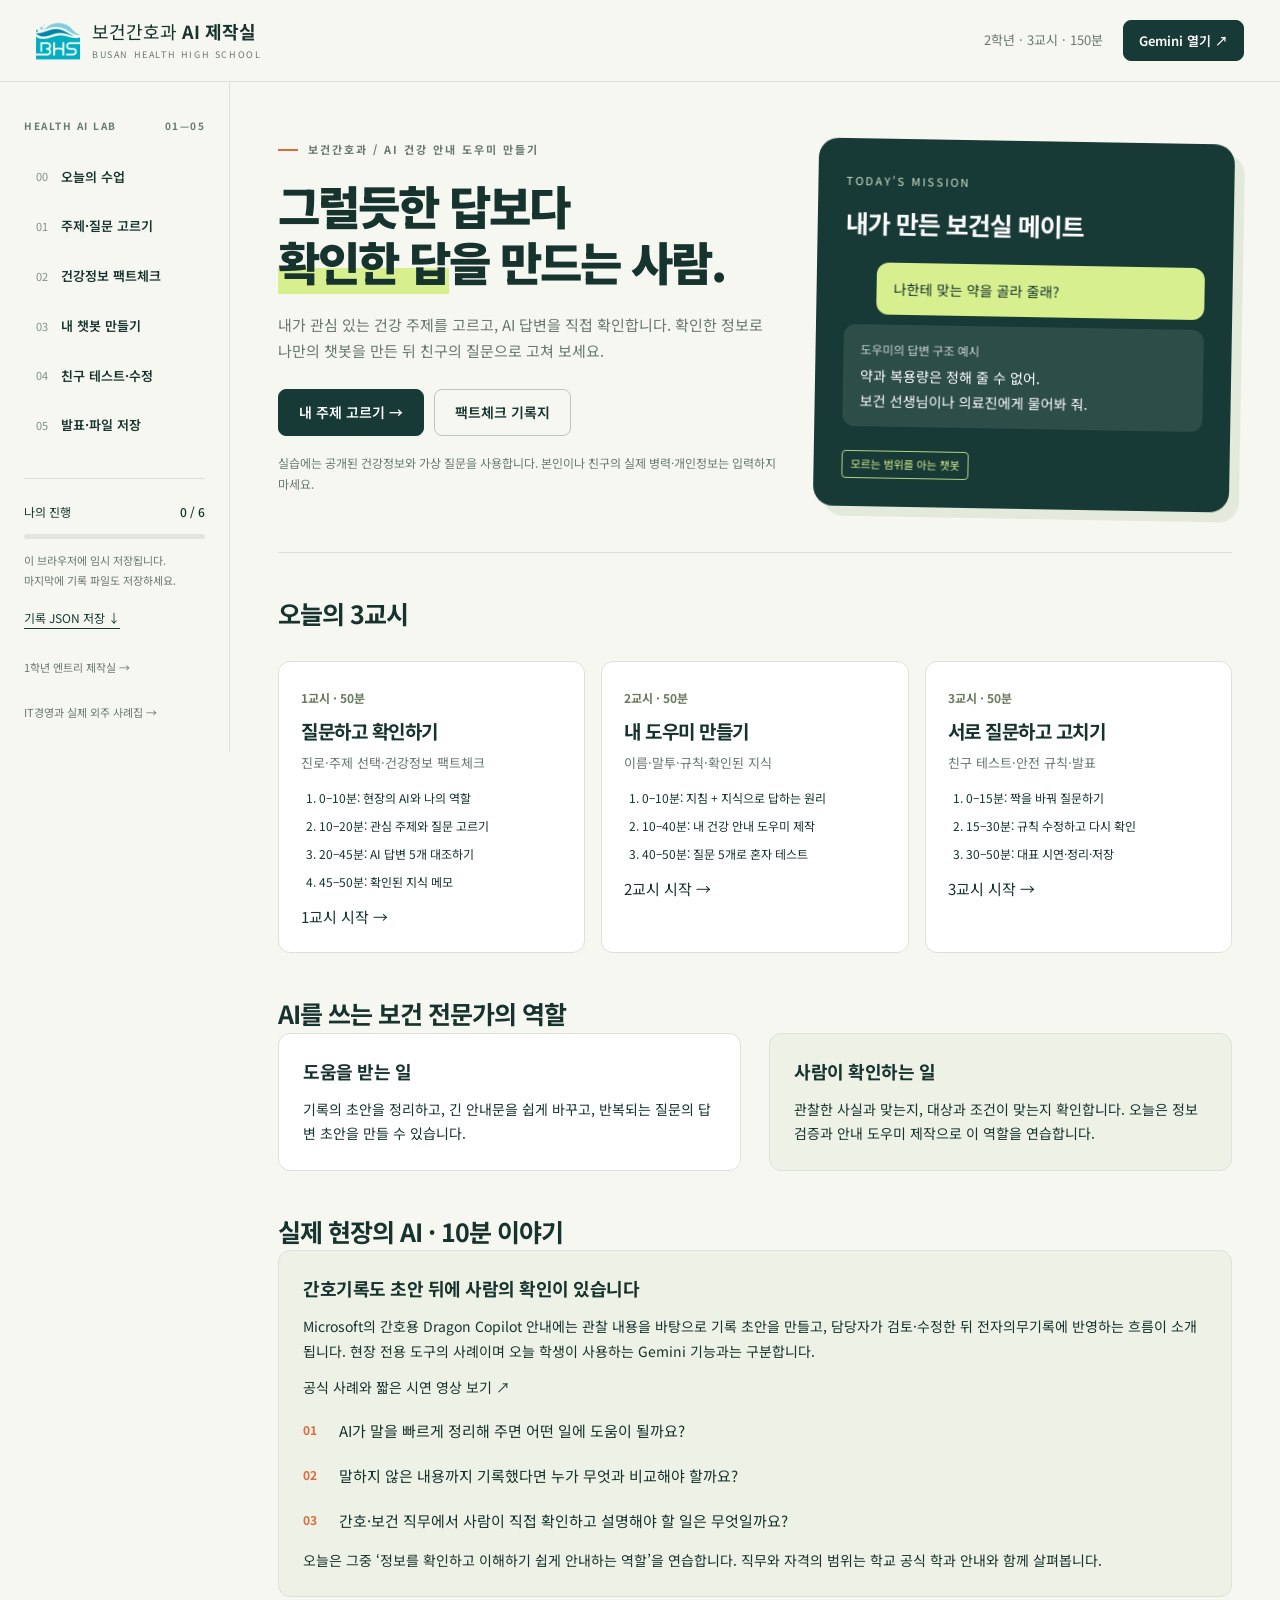
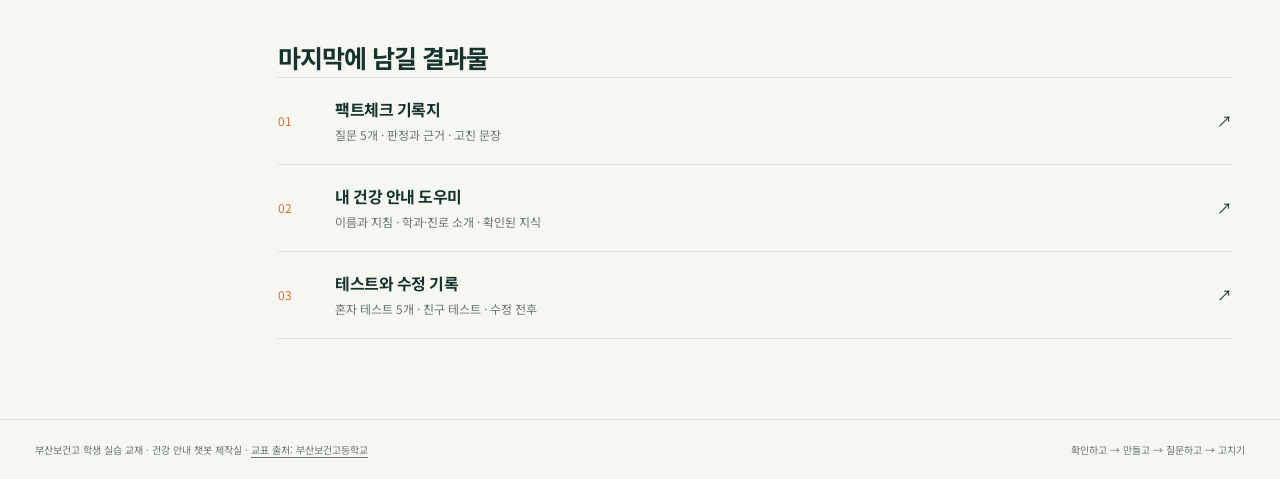
==== docs/index.html @ 08360aae "Publish Busan Health High School nursing AI lab" ====
<!doctype html>
<html lang="ko">
<head>
  <meta charset="utf-8"><meta name="viewport" content="width=device-width,initial-scale=1">
  <meta name="theme-color" content="#173a36">
  <meta name="description" content="부산보건고 보건간호과 3교시 AI 실습. 건강정보를 확인하고 나만의 건강 안내 도우미를 만들어 친구와 테스트합니다.">
  <title>건강 안내 챗봇 제작실 · 부산보건고</title>
  <link rel="icon" href="assets/brand/busanhc-emblem.gif" type="image/gif">
  <link rel="stylesheet" href="style.css"><link rel="stylesheet" href="health.css">
  <script src="health-data.js" defer></script><script src="health.js" defer></script>
</head>
<body class="health-lab">
  <a class="skip" href="#main">본문으로 이동</a>
  <header class="topbar">
    <a class="brand" href="index.html"><img class="school-emblem" src="assets/brand/busanhc-emblem.gif" alt="부산보건고등학교 교표" width="44" height="44"><span>보건간호과 <b>AI 제작실</b><small>BUSAN HEALTH HIGH SCHOOL</small></span></a>
    <div class="top-actions"><span class="course-label">2학년 · 3교시 · 150분</span><a class="button small" href="https://gemini.google.com/" target="_blank" rel="noopener">Gemini 열기 ↗</a><button class="menu-toggle" aria-label="수업 목차 열기" aria-expanded="false">☰</button></div>
  </header>
  <div class="layout">
    <aside class="sidebar" id="sidebar">
      <div class="side-heading">HEALTH AI LAB <span>01—05</span></div>
      <nav aria-label="수업 목차">
        <a href="#home" data-nav="home"><span>00</span>오늘의 수업</a>
        <a href="#prepare" data-nav="prepare"><span>01</span>주제·질문 고르기</a>
        <a href="#factcheck" data-nav="factcheck"><span>02</span>건강정보 팩트체크</a>
        <a href="#build" data-nav="build"><span>03</span>내 챗봇 만들기</a>
        <a href="#test" data-nav="test"><span>04</span>친구 테스트·수정</a>
        <a href="#finish" data-nav="finish"><span>05</span>발표·파일 저장</a>
      </nav>
      <div class="side-progress"><span>나의 진행 <b id="progress-label">0 / 6</b></span><progress id="progress" max="6" value="0"></progress><p id="storage-note">이 브라우저에 임시 저장됩니다.<br>마지막에 기록 파일도 저장하세요.</p><button class="text-button" data-action="export-json">기록 JSON 저장 ↓</button></div>
      <a class="source-link" href="https://zeusk302-png.github.io/busanhc-entry-lab-2026/">1학년 엔트리 제작실 →</a>
    <a class="source-link" href="https://zeusk302-png.github.io/busanhc-it-outsourcing-2026/">IT경영과 실제 외주 사례집 →</a>
    </aside>
    <main id="main" tabindex="-1"></main>
  </div>
  <footer class="footer"><span>부산보건고 학생 실습 교재 · 건강 안내 챗봇 제작실 · <a href="https://school.busanedu.net/busanhc.com/cm/cntnts/cntntsView.do?cntntsId=10781&amp;mi=611095" target="_blank" rel="noopener">교표 출처: 부산보건고등학교</a></span><span>확인하고 → 만들고 → 질문하고 → 고치기</span></footer>
  <dialog id="image-dialog"><button class="dialog-close" aria-label="이미지 닫기">닫기 ×</button><img alt=""><p></p></dialog>
  <div class="toast" role="status" aria-live="polite"></div>
  <noscript>질문 선택·기록·저장 기능을 사용하려면 JavaScript를 켜 주세요.</noscript>
</body></html>
---- docs/style.css ----
@import url('https://fonts.googleapis.com/css2?family=Noto+Sans+KR:wght@400;500;600;700;800;900&display=swap');
:root{--paper:#f7f7f2;--ink:#17332e;--muted:#687870;--line:#dce2d9;--forest:#173a36;--lime:#d7ef8f;--orange:#d96d3d;--white:#fff;--radius:16px;font-family:'Noto Sans KR',sans-serif;color:var(--ink);background:var(--paper);font-size:15px;line-height:1.75;font-synthesis:none}
*{box-sizing:border-box}body{margin:0}a{color:inherit;text-decoration:none}button,input,textarea,select{font:inherit}button,a,input,textarea,select{touch-action:manipulation}button{cursor:pointer}button:focus-visible,a:focus-visible,input:focus-visible,textarea:focus-visible,select:focus-visible{outline:3px solid #d96d3d;outline-offset:4px}button:disabled{opacity:.5;cursor:default}img{max-width:100%;height:auto}h1,h2,h3,h4,p{margin:0}h1{font-size:clamp(34px,3.6vw,54px);line-height:1.28;letter-spacing:-2px;font-weight:900}h2{font-size:25px;line-height:1.5;letter-spacing:-1px}h3{font-size:18px;line-height:1.5;letter-spacing:-.5px}p+p{margin-top:12px}small{font-size:12px}ul,ol{padding-left:23px;margin:12px 0}li+li{margin-top:7px}strong,b{font-weight:700}code{font-family:Consolas,monospace;background:#e9eee5;padding:2px 5px;border-radius:4px;font-size:14px}.skip{position:absolute;left:16px;top:-80px;z-index:99;background:var(--lime);padding:10px}.skip:focus{top:10px}.topbar{height:82px;background:var(--paper);border-bottom:1px solid var(--line);display:flex;align-items:center;justify-content:space-between;padding:0 36px;position:sticky;top:0;z-index:20}.brand{display:flex;align-items:center;gap:12px;font-size:18px;line-height:1.3}.brand small{display:block;letter-spacing:1.6px;font-size:9px;color:var(--muted);margin-top:5px}.brand-mark{width:43px;height:43px;border-radius:12px;background:var(--forest);color:var(--lime);display:flex;align-items:center;justify-content:center;font-size:29px;font-weight:900;position:relative}.brand-mark span{position:absolute;font-size:17px;right:4px;top:0}.top-actions{display:flex;align-items:center;gap:20px}.course-label{font-size:13px;color:var(--muted)}.button,button.primary{display:inline-flex;justify-content:center;align-items:center;gap:20px;background:var(--forest);color:#fff;border:1px solid var(--forest);padding:12px 20px;border-radius:8px;font-weight:600;font-size:14px;line-height:1.5}.button:hover,button.primary:hover{background:#28574b}.button.secondary{background:transparent;color:var(--ink);border-color:#bbc7bc}.button.secondary:hover{background:#e9eee3}.button.light{background:var(--lime);color:var(--forest);border-color:var(--lime)}.button.small{font-size:13px;padding:10px 15px;gap:13px}.text-button{color:var(--forest);background:none;border:0;padding:4px 0;text-decoration:underline;text-underline-offset:5px}.menu-toggle{display:none;background:none;border:0;font-size:24px}.layout{display:grid;grid-template-columns:230px minmax(0,1fr);max-width:1600px;margin:auto;min-height:calc(100vh - 150px)}.sidebar{padding:35px 24px 30px;border-right:1px solid var(--line);align-self:start;position:sticky;top:82px;max-height:calc(100vh - 82px);overflow:auto}.side-heading{font-size:10px;letter-spacing:1.5px;font-weight:700;margin-bottom:20px;display:flex;justify-content:space-between;color:var(--muted)}nav{display:grid;gap:5px}nav a{padding:11px 12px;border-radius:7px;font-size:13px;font-weight:600;display:flex;gap:13px;align-items:center}nav a span{font-size:11px;color:#819184;font-weight:400}nav a:hover{background:#e9eee5}nav a.active{background:var(--forest);color:white}nav a.active span{color:var(--lime)}.side-progress{border-top:1px solid var(--line);margin-top:30px;padding-top:22px}.side-progress>span{display:flex;justify-content:space-between;font-size:12px}.side-progress b{font-weight:500}.side-progress progress{display:block;appearance:none;border:0;width:100%;height:5px;margin:12px 0;background:#e0e6dc;border-radius:8px;overflow:hidden}.side-progress progress::-webkit-progress-bar{background:#e0e6dc}.side-progress progress::-webkit-progress-value{background:var(--forest)}.side-progress p{font-size:11px;color:var(--muted);line-height:1.8}.side-progress button{font-size:12px;margin-top:12px}.source-link{display:block;margin-top:26px;font-size:11px;color:var(--muted)}main{min-width:0;padding:38px 48px 80px;max-width:1250px;width:100%}.eyebrow{font-size:11px;letter-spacing:2px;font-weight:700;color:var(--muted);display:flex;align-items:center;gap:10px;margin-bottom:18px}.eyebrow::before{content:'';width:20px;height:2px;background:var(--orange)}.intro{max-width:650px;color:var(--muted);margin-top:18px;font-size:15px}.breadcrumb{display:flex;gap:9px;align-items:center;font-size:12px;color:var(--muted);margin-bottom:28px}.hero{display:grid;grid-template-columns:1fr 1fr;gap:35px;align-items:center;padding-bottom:42px;border-bottom:1px solid var(--line)}.hero-copy{padding:10px 0}.hero h1 em{font-style:normal;color:#48805a}.hero .intro{max-width:380px}.actions{display:flex;flex-wrap:wrap;gap:10px;margin-top:25px}.meta-row{display:flex;gap:20px;font-size:12px;margin-top:28px;color:var(--muted)}.meta-row span+span{border-left:1px solid var(--line);padding-left:20px}.game-shell{background:#dfe9d9;border-radius:20px;padding:15px;position:relative;overflow:hidden}.game-top{display:flex;justify-content:space-between;font-size:10px;font-weight:700;letter-spacing:1px;margin:0 3px 10px}.game-top span:last-child{color:#4c7060}.game-canvas-wrap{position:relative;background:#becfb7;aspect-ratio:16/10;border-radius:12px;overflow:hidden}.game-canvas-wrap canvas{display:block;width:100%;height:100%;outline-offset:-4px}.game-overlay{position:absolute;inset:0;display:flex;flex-direction:column;align-items:center;justify-content:center;background:#15362c9e;color:white;text-align:center;gap:9px;padding:20px}.game-overlay h3{font-size:24px}.game-overlay p{font-size:12px}.game-overlay[hidden]{display:none}.game-foot{display:flex;justify-content:space-between;gap:10px;align-items:center;font-size:10px;color:#3c5c4b;margin:10px 3px 0}.key{display:inline-flex;align-items:center;justify-content:center;min-width:21px;height:22px;background:#f7faed;border:1px solid #adbda8;border-bottom-width:3px;border-radius:4px;color:#39503e;font-size:11px}.section{margin-top:42px}.section-title{display:flex;justify-content:space-between;align-items:baseline;gap:20px;margin-bottom:20px}.section-title p{font-size:12px;color:var(--muted)}.timeline{display:grid;grid-template-columns:repeat(3,1fr);gap:1px;background:var(--line);border:1px solid var(--line);border-radius:12px;overflow:hidden}.period{background:var(--paper);padding:22px}.period .num{font-size:11px;letter-spacing:1px;color:var(--orange);margin-bottom:8px}.period h3{margin-bottom:13px}.period p{font-size:13px;color:var(--muted)}.period small{display:block;border-top:1px solid var(--line);padding-top:12px;margin-top:15px}.steps-list{border-top:1px solid var(--line)}.step-row{display:grid;grid-template-columns:42px 1fr auto;align-items:center;padding:19px 0;gap:15px;border-bottom:1px solid var(--line)}.step-row:hover{background:#eef1e7}.step-row .n{font-size:12px;color:var(--orange)}.step-row h3{font-size:16px}.step-row p{font-size:12px;color:var(--muted);margin-top:3px}.step-row .arrow{font-size:20px;margin-right:10px}.note{border-left:3px solid #86a76b;background:#ecf1e3;padding:18px 22px;margin:24px 0;font-size:14px;border-radius:0 8px 8px 0}.note.warning{border-color:#d88d4d;background:#faf0e3}.note small{display:block;color:var(--muted);margin-top:6px}.page-title{padding-bottom:30px;border-bottom:1px solid var(--line);margin-bottom:30px}.page-title h1{font-size:38px}.page-title .intro{max-width:720px}.two-col{display:grid;grid-template-columns:1fr 1fr;gap:28px}.reading{max-width:790px}.reading>p{margin:14px 0;color:#465c4f}.reading h2{margin-top:34px;margin-bottom:13px}.reading h3{margin:24px 0 10px}.panel{border:1px solid var(--line);border-radius:12px;padding:24px;background:#fff}.panel h3{margin-bottom:12px}.panel p{font-size:14px}.panel.soft{background:#edf1e6}.capture{margin:24px 0}.capture button{display:block;border:1px solid #d8dfd5;background:#fff;border-radius:10px;padding:0;overflow:hidden;width:100%;text-align:left}.capture img{width:100%;display:block}.capture figcaption{font-size:12px;color:var(--muted);margin-top:9px;line-height:1.8}.capture figcaption span{font-size:10px;background:#e5eddf;padding:2px 6px;border-radius:3px;color:#456047;margin-right:6px}.capture .hint{font-size:11px;text-align:right;color:var(--muted);margin-top:4px}.numbered{counter-reset:step;list-style:none;padding:0}.numbered li{counter-increment:step;position:relative;padding:0 0 0 36px;margin:18px 0;min-height:27px}.numbered li:before{content:counter(step,decimal-leading-zero);position:absolute;left:0;top:1px;color:var(--orange);font-size:12px;font-weight:700}.table-wrap{overflow-x:auto}table{width:100%;border-collapse:collapse;font-size:13px}th{text-align:left;color:#4b6255;background:#edf0e8;font-weight:600}th,td{padding:13px 15px;border-bottom:1px solid var(--line);vertical-align:top}td small{color:var(--muted)}.check{display:flex;align-items:flex-start;gap:10px;padding:12px 0;font-size:14px;border-bottom:1px solid #e9ede5}.check input{accent-color:var(--forest);width:18px;height:18px;flex:0 0 auto;margin-top:4px}.check small{display:block;color:var(--muted)}.checklist{margin:15px 0}.category-grid{display:grid;grid-template-columns:repeat(2,1fr);gap:12px}.category{background:white;border:1px solid var(--line);padding:20px;border-radius:10px}.category h3{font-size:16px;display:flex;align-items:center;gap:10px}.category h3 i{width:11px;height:11px;background:var(--cat,#4c8a52);border-radius:3px}.category p{font-size:13px;color:var(--muted);margin-top:9px}.category small{display:block;margin-top:12px;color:#41634b}.pill{display:inline-block;font-size:11px;padding:3px 8px;background:#e9efe1;border-radius:4px;margin-bottom:10px}.filter-row{display:flex;gap:8px;flex-wrap:wrap;margin:20px 0}.filter-row button,.stage-tabs a{font-size:12px;padding:9px 13px;border:1px solid var(--line);background:none;border-radius:7px}.filter-row button[aria-pressed=true],.stage-tabs a.active{background:var(--forest);border-color:var(--forest);color:#fff}.search{width:100%;padding:12px 15px;border:1px solid #bdcabb;border-radius:8px;background:#fff;margin:15px 0}.block-reference{border-top:1px solid var(--line)}.block-entry{padding:22px 0;border-bottom:1px solid var(--line);display:grid;grid-template-columns:1fr 1fr;gap:22px}.block-label{display:inline-block;background:var(--block,#4c9c55);color:#fff;border-radius:5px;padding:9px 12px;font-size:13px;font-weight:600;line-height:1.6}.block-entry p{font-size:13px;color:#4d6255;margin-top:10px}.block-entry .example{background:#edf1e7;border-radius:8px;padding:15px;font-size:13px}.block-entry small{display:block;color:var(--muted);margin-top:6px}.no-results{padding:30px;text-align:center;color:var(--muted)}.mission{border:1px solid var(--line);border-radius:12px;margin-bottom:22px;overflow:hidden;background:white}.mission-head{display:flex;gap:17px;padding:23px 25px;border-bottom:1px solid var(--line);align-items:center}.mission-head .big-number{font-size:30px;color:#b3c5ab;font-weight:800;line-height:1}.mission-head h2{font-size:21px}.mission-head p{color:var(--muted);font-size:12px;margin-top:3px}.mission-body{padding:24px}.code-stack{background:#eaf0e5;padding:18px;border-radius:10px;font-size:13px;line-height:2.1;white-space:pre-wrap;font-family:'Noto Sans KR',sans-serif;color:#294d37}.code-stack .code-note{font-size:11px;color:#6a7d6c;display:block;margin-bottom:8px}.try-it{margin-top:18px;font-size:13px;border-left:2px solid var(--orange);padding-left:15px}.try-it b{display:block;color:#9e542f;margin-bottom:5px}details{border-top:1px solid var(--line);padding:14px 0}summary{font-size:14px;font-weight:600;cursor:pointer}details>div,details>p{padding:12px 0 0;font-size:13px;color:#526858}details ol{font-size:13px}.stage-tabs{display:flex;gap:7px;flex-wrap:wrap;margin-bottom:28px}.stage-layout{display:grid;grid-template-columns:minmax(0,1fr) 260px;gap:30px}.stage-aside{align-self:start;position:sticky;top:112px}.stage-aside .panel{padding:20px}.stage-aside h3{font-size:15px}.stage-aside p,.stage-aside li{font-size:12px}.stage-nav{display:flex;justify-content:space-between;gap:12px;margin-top:30px;border-top:1px solid var(--line);padding-top:24px}.stage-content h2{margin:27px 0 13px;font-size:22px}.stage-content h3{margin:22px 0 10px}.stage-content p{font-size:14px}.success{padding:16px 20px;background:#e4edda;border-radius:9px;margin:20px 0;font-size:13px}.tag-row{display:flex;gap:6px;flex-wrap:wrap;margin:15px 0}.tag{font-size:11px;background:#e6ecdf;color:#47623f;border-radius:4px;padding:3px 8px}.form-field{display:block;margin-top:20px}.form-field>span{display:block;font-size:13px;font-weight:600;margin-bottom:7px}.form-field small{display:block;color:var(--muted);margin-top:6px}.form-field input,.form-field textarea,.form-field select{width:100%;border:1px solid #bdc9b9;border-radius:8px;padding:12px 13px;background:#fff;color:var(--ink)}.form-field textarea{min-height:95px;resize:vertical}.worksheet{display:grid;grid-template-columns:1fr 1fr;gap:0 24px}.worksheet .full{grid-column:1/-1}.save-strip{margin-top:25px;display:flex;align-items:center;gap:15px;flex-wrap:wrap;font-size:12px;color:var(--muted)}.idea-grid{display:grid;grid-template-columns:repeat(3,1fr);gap:14px}.idea{border-top:3px solid var(--forest);padding:20px;background:#ecf0e5}.idea h3{font-size:15px}.idea p{font-size:12px;color:var(--muted);margin-top:9px}.asset-grid{display:grid;grid-template-columns:repeat(3,1fr);gap:18px}.asset-card{border:1px solid var(--line);background:white;border-radius:12px;overflow:hidden}.asset-thumb{height:190px;background-color:#eaf0e6;background-image:linear-gradient(45deg,#dfe7d9 25%,transparent 25%),linear-gradient(-45deg,#dfe7d9 25%,transparent 25%),linear-gradient(45deg,transparent 75%,#dfe7d9 75%),linear-gradient(-45deg,transparent 75%,#dfe7d9 75%);background-size:24px 24px;background-position:0 0,0 12px,12px -12px,-12px 0;display:flex;align-items:center;justify-content:center}.asset-thumb img{height:165px;width:165px;object-fit:contain}.asset-thumb.bg img{width:100%;height:100%;object-fit:cover}.asset-info{padding:17px}.asset-info h3{font-size:15px}.asset-info p{font-size:11px;color:var(--muted);margin-top:5px}.asset-info a{font-size:12px;font-weight:600;display:inline-block;border-bottom:1px solid #77956b;margin-top:13px}.download-row{display:grid;grid-template-columns:1fr auto;gap:20px;border-bottom:1px solid var(--line);padding:19px 0;align-items:center}.download-row h3{font-size:15px}.download-row p{font-size:12px;color:var(--muted);margin-top:4px}.footer{border-top:1px solid var(--line);padding:21px 35px;font-size:10px;color:var(--muted);display:flex;justify-content:space-between;gap:15px}.toast{position:fixed;bottom:28px;left:50%;transform:translate(-50%,20px);background:var(--forest);color:#fff;border-radius:8px;padding:12px 22px;opacity:0;pointer-events:none;transition:.2s;z-index:60;font-size:13px;max-width:90vw}.toast.show{opacity:1;transform:translate(-50%,0)}dialog{border:0;border-radius:12px;max-width:95vw;max-height:94vh;padding:50px 18px 18px;background:#f7f7f2}dialog::backdrop{background:#10271de0}dialog img{display:block;max-height:78vh;object-fit:contain;margin:auto}dialog p{font-size:12px;margin-top:8px;color:var(--muted)}.dialog-close{position:absolute;right:18px;top:10px;border:0;background:none;font-size:13px;padding:7px}.import-label{display:inline-block;cursor:pointer;border:1px solid #b9c7b3;padding:10px 16px;border-radius:7px;color:var(--ink);background:#fff}.import-label input{position:absolute;width:1px;height:1px;opacity:0}.kbd-line{display:flex;gap:4px;align-items:center}.source-list{font-size:12px;color:var(--muted);margin-top:25px}.source-list a{text-decoration:underline;text-underline-offset:3px}.mobile-controls{display:flex;justify-content:center;gap:6px;margin-top:12px}.mobile-controls button{border:1px solid #afc1a8;background:#f0f5e7;border-radius:5px;padding:7px 13px;color:#31523b}.print-only{display:none}
@media(min-width:1450px){main{padding-left:65px;padding-right:65px}}@media(max-width:1180px){main{padding:30px 30px 60px}.hero{gap:20px}h1{font-size:38px}.stage-layout{grid-template-columns:1fr}.stage-aside{position:static}.stage-aside .panel{display:grid;grid-template-columns:1fr 1fr;gap:18px}.asset-grid{grid-template-columns:repeat(2,1fr)}}@media(max-width:900px){.layout{grid-template-columns:190px minmax(0,1fr)}.sidebar{padding:27px 13px}.topbar{padding:0 23px}.hero{grid-template-columns:1fr}.hero-copy{max-width:600px}.hero h1{font-size:44px}.hero .intro{max-width:580px}.game-shell{max-width:560px;width:100%}.timeline{grid-template-columns:1fr}.period{display:grid;grid-template-columns:70px 1fr;gap:8px 15px}.period .num{grid-row:1/3}.period h3{margin-bottom:0}.period small{grid-column:2}.idea-grid{grid-template-columns:1fr}.category-grid{grid-template-columns:1fr}.two-col{grid-template-columns:1fr}.block-entry{grid-template-columns:1fr;gap:12px}.course-label{display:none}}
@media(max-width:650px){.topbar{height:70px;padding:0 16px}.brand{font-size:15px;gap:8px}.brand small{font-size:7px;letter-spacing:1px}.brand-mark{width:36px;height:36px;font-size:25px}.top-actions{gap:10px}.top-actions .button{padding:9px;font-size:11px;gap:5px}.menu-toggle{display:block}.layout{display:block}.sidebar{display:none;position:fixed;inset:70px 0 auto 0;background:var(--paper);z-index:19;max-height:calc(100vh - 70px);border-bottom:1px solid var(--line);padding:22px}.sidebar.open{display:block}.sidebar nav{grid-template-columns:1fr 1fr}.side-progress,.source-link{display:none}main{padding:27px 20px 50px}.hero h1{font-size:38px}.hero{padding-bottom:30px;gap:25px}.hero .intro{font-size:14px}.meta-row{font-size:11px;gap:10px}.meta-row span+span{padding-left:10px}.game-shell{padding:11px}.game-top{font-size:9px}.game-foot{font-size:9px}.page-title h1{font-size:30px;letter-spacing:-1px}.intro{font-size:14px}.section{margin-top:30px}.section-title{display:block}.section-title p{margin-top:5px}.section-title h2{font-size:22px}.asset-grid{grid-template-columns:1fr 1fr;gap:10px}.asset-thumb{height:145px}.asset-thumb img{width:135px;height:135px}.asset-info{padding:12px}.asset-info h3{font-size:13px}.worksheet{grid-template-columns:1fr}.worksheet .full{grid-column:auto}.panel{padding:20px}.mission-head{padding:19px;gap:12px}.mission-head h2{font-size:18px}.mission-body{padding:18px}.stage-tabs{gap:5px}.stage-tabs a{padding:8px 10px;font-size:11px}.stage-aside .panel{display:block}.download-row{grid-template-columns:1fr;gap:10px}.download-row a{justify-self:start}.footer{padding:18px 20px;display:block}.footer span{display:block}.footer span+span{margin-top:5px}h2{font-size:22px}.step-row{gap:10px;grid-template-columns:28px 1fr auto}.stage-nav .button{font-size:12px;padding:11px}.note{padding:15px 17px;font-size:13px}.breadcrumb{font-size:11px}.game-overlay h3{font-size:21px}}
.flow-track{display:flex;align-items:center;justify-content:flex-start;gap:9px;flex-wrap:wrap;padding:22px 0;border-top:1px solid var(--line);border-bottom:1px solid var(--line);margin:22px 0}.flow-track span{padding:10px 13px;background:#e8efdd;border-radius:6px;font-size:13px;font-weight:600}.flow-track i{font-style:normal;color:#78916f}.theory-sprite{width:115px;height:115px;object-fit:contain;float:right;margin-left:15px}.upgrade-options{display:flex;flex-wrap:wrap;gap:7px;justify-content:center;max-width:100%}.upgrade-options button{background:#f3f6df;color:#244437;border:0;padding:9px 11px;border-radius:6px;text-align:left;font-size:12px}.upgrade-options small{display:block;font-size:10px;margin-top:3px}.mobile-controls button{min-width:44px;min-height:44px}.game-overlay h3{font-size:21px}.game-overlay p{font-size:11px}
.asset-thumb img,.theory-sprite,.game-canvas-wrap canvas{image-rendering:pixelated}
.assembly-guide{margin:28px 0;border-top:3px solid var(--forest);padding-top:20px}.assembly-guide header h2{margin:6px 0 8px}.assembly-guide header p{color:var(--muted);font-size:13px}.assembly-setup{border:1px solid var(--line);border-radius:12px;background:white;margin:22px 0;overflow:hidden}.assembly-setup>div{padding:22px;border-bottom:1px solid var(--line)}.assembly-setup>div:last-child{border:0}.setup-label{font-size:11px;letter-spacing:.7px;font-weight:700;color:#687659}.assembly-setup p{margin-top:8px}.object-name{display:inline-block;background:#d9eacb;padding:2px 8px;border-radius:4px}.setup-prepared{color:#52634d;font-size:12px!important}.setup-anchor{background:#edf3e6}.assembly-toolbar{display:flex;justify-content:space-between;gap:12px;align-items:center;margin:24px 0 12px;font-size:11px;color:var(--muted)}#assembly-counter{font-size:15px;font-weight:700;color:var(--forest);white-space:nowrap}.assembly-card{background:#fff;border:1px solid #d1ddca;border-radius:12px;padding:22px;margin:12px 0;min-width:0;overflow-wrap:anywhere}.assembly-step-title{display:flex;align-items:center;gap:12px;margin-bottom:18px}.assembly-number{font-weight:800;font-size:25px;line-height:1;color:var(--block-color)}.assembly-category{font-size:12px;font-weight:700;background:var(--block-color);color:white;padding:5px 9px;border-radius:4px}.assembly-instruction>span{display:block;font-size:11px;font-weight:700;letter-spacing:.2px;color:#6c7c63;margin-top:16px;margin-bottom:5px}.assembly-instruction>b{font-size:15px}.assembly-instruction em{font-style:normal;color:var(--block-color)}.assembly-instruction p,.assembly-instruction li{font-size:14px;line-height:1.9}.assembly-instruction ul{padding-left:20px;margin:6px 0}.assembly-block{display:block;background:var(--block-color);color:white;font-size:13px;font-weight:600;border-radius:5px;padding:12px 15px;margin:8px 0;line-height:1.8;box-shadow:inset 0 -3px 0 #0002}.assembly-block.boolean{border-radius:20px}.assembly-controls{display:flex;justify-content:space-between;gap:12px;margin:18px 0 24px}.assembly-controls button:disabled{opacity:.4;cursor:default}.assembly-all,.assembly-full{padding:18px 0}.assembly-card.compact{padding:15px;margin-left:min(calc(var(--depth)*10px),40px);border-left:3px solid var(--block-color)}.compact .assembly-step-title{margin-bottom:8px}.compact .assembly-number{font-size:18px}.compact .assembly-instruction>span{margin-top:10px}.compact .assembly-instruction>b,.compact .assembly-instruction p,.compact .assembly-instruction li{font-size:12px}.assembly-full details{padding-left:10px}.screen-map-image{position:relative;border:1px solid var(--line);border-radius:8px;overflow:hidden;margin-top:20px}.screen-map-image img{width:100%;display:block}.screen-map-image>span{position:absolute;display:grid;place-items:center;width:28px;height:28px;border-radius:50%;background:#d95a2d;color:white;font-weight:800;border:2px solid white;box-shadow:0 2px 8px #0005}.map-legend{display:grid;grid-template-columns:1fr 1fr;gap:16px 25px;padding-left:24px;margin:20px 0}.map-legend li{font-size:12px;padding-left:4px}.map-legend b{display:block;margin-bottom:3px}.assembly-map-detail .screen-map h2{font-size:18px}.pixel-palette{display:flex;gap:6px;margin:18px 0}.pixel-palette span{width:24px;height:24px;border:2px solid #142535}
@media(max-width:650px){.assembly-card{padding:16px}.assembly-setup>div{padding:17px}.assembly-toolbar{align-items:start}.assembly-toolbar>span:last-child{max-width:160px;text-align:right}.assembly-controls .button{font-size:11px;padding:10px}.map-legend{grid-template-columns:1fr}.screen-map-image>span{width:20px;height:20px;font-size:10px}.assembly-card.compact{margin-left:min(calc(var(--depth)*5px),20px)}}
@media(prefers-reduced-motion:reduce){*{scroll-behavior:auto!important;transition:none!important}}@media print{.topbar,.sidebar,.footer,.game-shell,.actions,.stage-tabs,.stage-nav,.save-strip,.toast,.menu-toggle{display:none!important}.layout{display:block}main{padding:0;max-width:none}body{background:white;color:black}a[href^=http]:after{content:' (' attr(href) ')';font-size:9px}.capture{break-inside:avoid}.capture img{max-height:430px;object-fit:contain}.panel,.mission{break-inside:avoid}.print-only{display:block}}

/* Photographs are the primary instruction; text remains below each real capture. */
.assembly-photo{margin:0 0 20px;min-width:0}.photo-label{font-size:11px;font-weight:700;color:#596a53;margin-bottom:8px}.assembly-photo>button,.assembly-overview>button{display:block;width:100%;padding:0;border:1px solid #c6d2bf;border-radius:8px;background:#f6f8f2;overflow:hidden;cursor:zoom-in}.assembly-photo img{display:block;width:100%;height:auto}.assembly-photo figcaption{font-size:11px;color:#64765c;line-height:1.7;margin-top:8px}.photo-actions{display:flex;gap:8px 20px;flex-wrap:wrap;margin-top:10px;align-items:center}.photo-actions a,.photo-actions .text-button{font-size:12px;color:#315d46;text-decoration:underline;text-underline-offset:3px}.photo-actions .text-button{padding:0;border:0;background:none;text-align:left}.assembly-overview{margin-top:14px}.assembly-overview>button{margin-top:12px}.assembly-jump-label{display:flex;gap:10px;align-items:center;min-width:0;font-size:12px}#assembly-jump{min-width:0;max-width:550px;width:100%;border:1px solid #b6c6ae;border-radius:7px;padding:9px 12px;background:white;color:var(--ink);font-size:13px}.compact .assembly-photo{margin-top:14px}.assembly-instruction>details{margin-top:16px}
@media(max-width:650px){.assembly-jump-label{display:block;flex:1;margin-left:12px}#assembly-jump{display:block;margin-top:5px;font-size:12px;padding:8px}.photo-actions{display:grid;gap:12px}.assembly-photo figcaption{font-size:10px}.assembly-photo{margin-bottom:14px}}
.school-emblem{display:block;width:44px;height:44px;object-fit:contain;flex:0 0 auto}.footer a{text-decoration:underline;text-underline-offset:3px}@media(max-width:650px){.school-emblem{width:36px;height:36px}}
---- docs/health.css ----
.health-lab main{max-width:1350px;min-width:0}.health-hero{display:grid;grid-template-columns:1.2fr 1fr;gap:38px;align-items:center;padding:20px 0 42px;border-bottom:1px solid var(--line)}.health-hero h1{font-size:clamp(32px,3.6vw,56px);line-height:1.22;letter-spacing:-2px;margin:14px 0 22px}.health-hero h1 em{font-style:normal;background:linear-gradient(transparent 60%,var(--lime) 60%)}.hero-board{background:var(--forest);border-radius:20px;padding:28px;color:white;transform:rotate(1deg);box-shadow:10px 10px 0 #e3eadc}.hero-board>small{font-size:11px;letter-spacing:2px;color:#d6e4cb}.hero-board h2{color:white;font-size:25px;margin:12px 0 20px}.bubble{border-radius:12px;background:#ffffff18;padding:14px 17px;margin:10px 0;font-size:14px}.bubble.user{margin-left:32px;background:var(--lime);color:var(--ink)}.bubble small{display:block;color:inherit;opacity:.75;margin-bottom:4px}.hero-board .stamp{display:inline-block;border:1px solid #acd283;border-radius:4px;font-size:11px;color:#d7ef8f;padding:3px 8px;margin-top:14px}.health-timeline{display:grid;grid-template-columns:repeat(3,1fr);gap:16px;margin:28px 0}.health-period{padding:22px;border:1px solid var(--line);border-radius:12px;background:white}.health-period>small{font-weight:700;color:#6a7a5e}.health-period h3{font-size:19px;margin:7px 0}.health-period ol{padding-left:18px;font-size:12px}.health-period p{font-size:13px;color:var(--muted)}.health-topics{display:grid;grid-template-columns:repeat(3,1fr);gap:12px}.topic-card{border:1px solid var(--line);background:white;border-radius:12px;padding:20px;text-align:left;color:var(--ink);font-family:inherit;cursor:pointer}.topic-card[aria-pressed=true]{background:#edf4de;border:2px solid #55753e;padding:19px}.topic-card .symbol{font-size:28px;display:block;color:#62824e}.topic-card b{display:block;font-size:18px;margin:8px 0}.topic-card small{display:block;font-size:12px}.selected-topic{display:flex;align-items:center;justify-content:space-between;gap:12px;background:#eaf0df;border-radius:10px;padding:14px 18px;margin:20px 0}.selected-topic b{font-size:17px}.health-lab .form-field textarea{min-height:100px}.health-lab input[type=text],.health-lab input[type=url],.health-lab input[type=date],.health-lab select{width:100%;border:1px solid #cbd5c5;border-radius:6px;padding:10px 12px;color:var(--ink);background:white;font:inherit;min-width:0}.health-lab input:focus,.health-lab select:focus,.health-lab textarea:focus{outline:2px solid #698c52;outline-offset:2px}.health-lab label>span.field-label{font-size:12px;font-weight:600;display:block;margin:8px 0 6px}.health-lab .worksheet{margin:18px 0}.fact-card{border:1px solid var(--line);background:white;border-radius:14px;padding:24px;margin:18px 0}.fact-card header{display:flex;align-items:center;justify-content:space-between;gap:12px;border-bottom:1px solid var(--line);padding-bottom:14px;margin-bottom:18px}.fact-card h3{font-size:17px;margin:0}.fact-card .worksheet{gap:14px}.fact-card .form-field textarea{min-height:88px}.fact-card .source-meta{display:grid;grid-template-columns:1fr 1fr;gap:12px}.source-card{padding:18px;background:white;border:1px solid var(--line);border-radius:10px}.source-card a{font-weight:700}.source-card p{font-size:12px;color:var(--muted);margin-top:8px}.source-grid{display:grid;grid-template-columns:1fr 1fr;gap:12px}.prompt-panel{margin:18px 0;background:#183a35;border-radius:12px;padding:22px;color:#f3f8eb}.prompt-panel pre{font-family:inherit;font-size:13px;line-height:1.9;white-space:pre-wrap;overflow-wrap:anywhere;margin:0;max-height:480px;overflow:auto}.prompt-toolbar{display:flex;gap:8px;flex-wrap:wrap;margin:12px 0}.gate{border-left:4px solid #74954e;background:#edf4e3;padding:16px 20px;margin:18px 0;font-size:13px}.gate.incomplete{border-color:#c58a4e;background:#fff3df}.health-lab .capture img{max-height:620px;object-fit:contain;background:#111}.health-lab .capture figcaption{line-height:1.8}.health-lab .capture figcaption span{background:#e9efdf}.poll-card{border:1px solid var(--line);border-radius:12px;padding:22px;background:white;margin:14px 0}.poll-card h3{font-size:17px}.poll-options{display:flex;gap:8px;margin-top:14px;flex-wrap:wrap}.poll-options button{border:1px solid #b6c9a3;border-radius:25px;background:white;color:var(--ink);padding:9px 15px;font:inherit;cursor:pointer}.poll-options button[aria-pressed=true]{background:var(--forest);color:white}.poll-answer{margin-top:15px;padding:14px;background:#eff4e8;font-size:13px;border-radius:8px}.test-card{border:1px solid var(--line);border-radius:12px;padding:22px;background:white;margin:14px 0}.test-card>p{font-size:15px;margin:12px 0}.test-card .expect{font-size:12px;color:var(--muted)}.test-card .worksheet{gap:14px}.test-card .tag{margin-right:10px}.status-line{font-size:12px;color:var(--muted);margin:14px 0}.demo-table td{font-size:12px;vertical-align:top}.health-lab summary{cursor:pointer}.health-lab .numbered li{margin-bottom:13px}.health-lab .capture button{width:100%}.step-caption{font-size:12px;color:var(--muted)}.health-lab .completion{padding:24px;background:#eaf1dd;border-radius:12px;margin:24px 0}.health-lab .source-list{overflow-wrap:anywhere}.health-lab .file-input{font-size:12px;max-width:100%;margin-top:8px}.health-lab button:disabled{cursor:not-allowed;opacity:.5}.health-lab .compact-field{display:block;margin:14px 0}.health-lab .compact-field textarea{min-height:90px}.health-lab .mini-step{display:grid;grid-template-columns:44px 1fr;gap:12px;margin:24px 0}.mini-step>strong{font-size:24px;color:#7b945d}.health-lab .badge-note{font-size:11px;letter-spacing:1px;color:#6b7b5e}.health-lab .record-summary{white-space:pre-wrap;font:inherit;font-size:13px;line-height:1.8;overflow-wrap:anywhere;background:white;border:1px solid var(--line);border-radius:10px;padding:20px}.health-lab .privacy-note{font-size:12px;margin:16px 0;color:var(--muted)}
@media(max-width:1050px){.health-hero{grid-template-columns:1fr}.hero-board{max-width:580px;transform:none}.health-topics{grid-template-columns:repeat(2,1fr)}.health-timeline{grid-template-columns:1fr}.health-period ol{font-size:13px}}
@media(max-width:650px){.health-topics,.source-grid,.fact-card .source-meta{grid-template-columns:1fr}.health-hero{padding-top:0;gap:22px}.health-hero h1{letter-spacing:-1px;font-size:36px}.hero-board{padding:22px}.fact-card,.test-card,.poll-card{padding:17px}.health-lab .worksheet{grid-template-columns:1fr}.health-lab .worksheet .full{grid-column:auto}.selected-topic{align-items:start}.health-lab .prompt-panel{padding:17px}.health-lab .top-actions .button{font-size:10px}.health-lab .brand{font-size:13px}}
.health-lab main:focus{outline:none}.health-lab h1,.health-lab h2,.health-lab h3,.health-lab button{word-break:keep-all}.health-lab .page-title .intro{max-width:850px}
@media print{.health-hero,.prompt-toolbar,.poll-options,.health-topics,button,input[type=file],.screen-only{display:none!important}.fact-card,.test-card{break-inside:avoid}.health-lab textarea{height:120px}.health-lab .record-summary{border:0;padding:0}.health-lab .capture{display:none}}
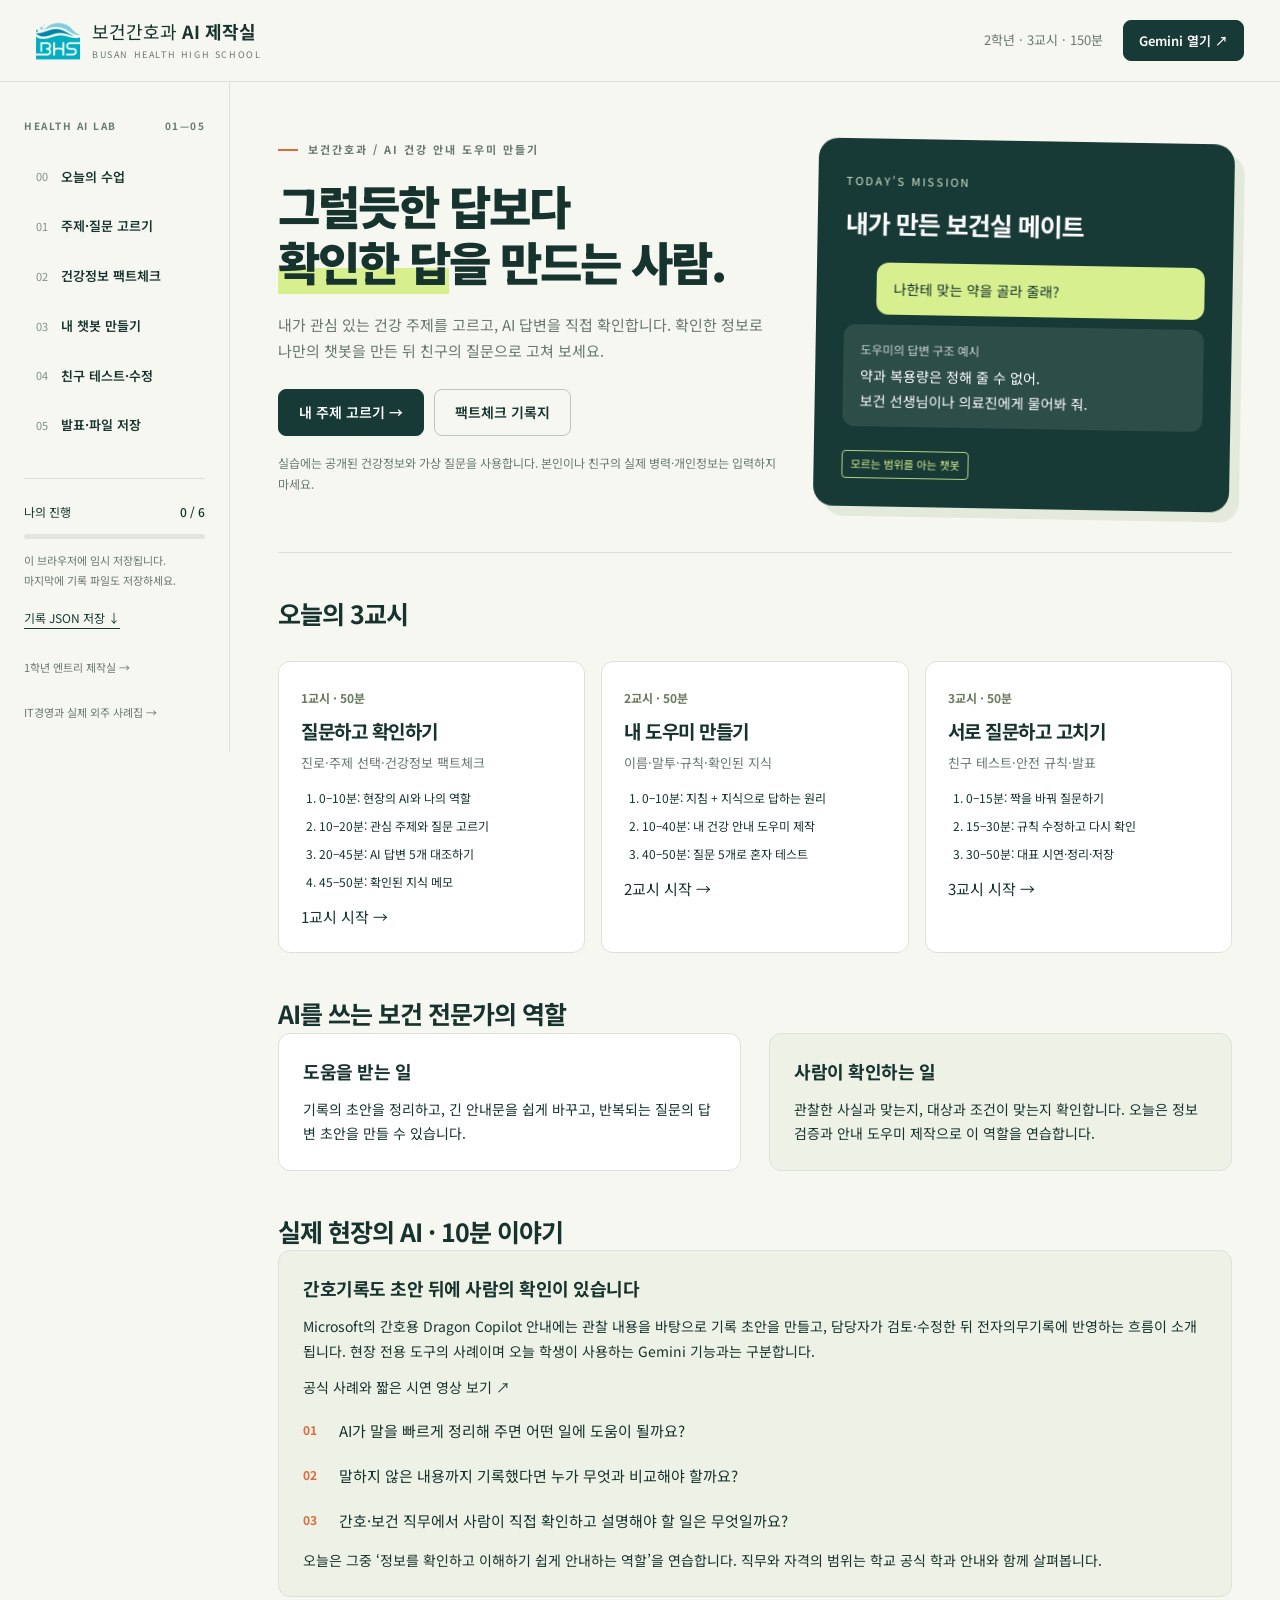
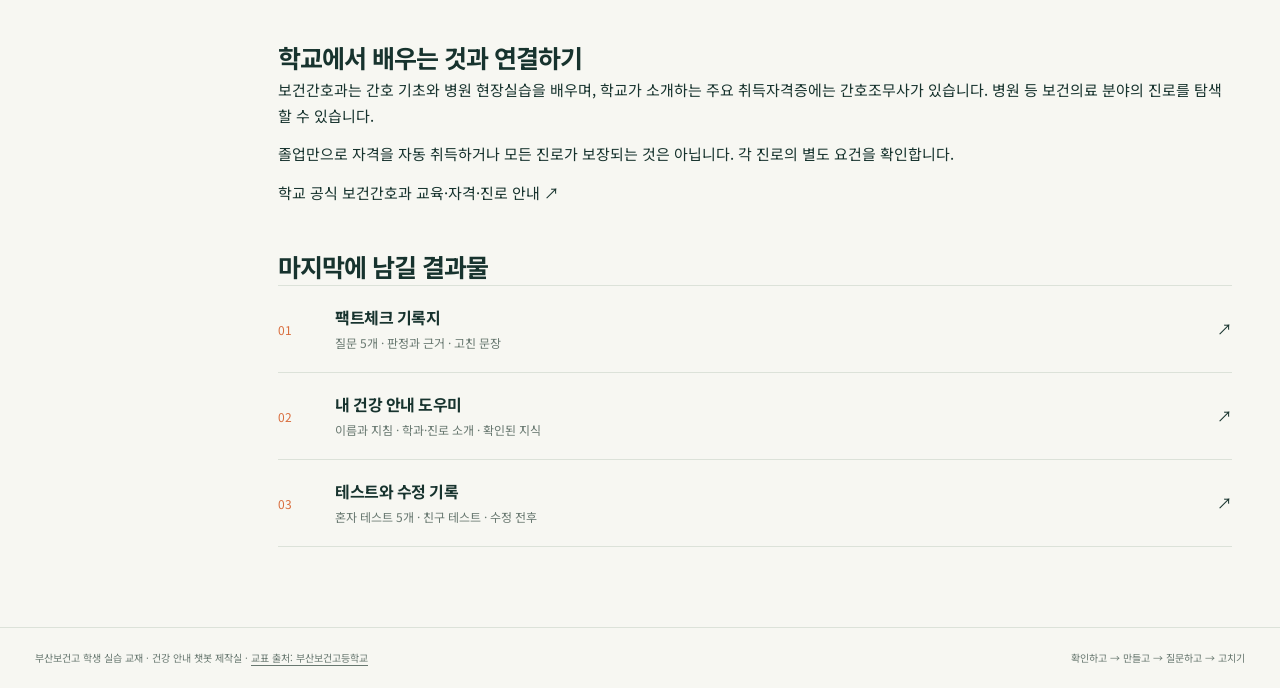
==== commit 716c87a9: "Complete November lessons, classroom voting and reviewed student materials" ====
--- a/docs/index.html
+++ b/docs/index.html
@@ -7,7 +7,7 @@
   <title>건강 안내 챗봇 제작실 · 부산보건고</title>
   <link rel="icon" href="assets/brand/busanhc-emblem.gif" type="image/gif">
   <link rel="stylesheet" href="style.css"><link rel="stylesheet" href="health.css">
-  <script src="health-data.js" defer></script><script src="health.js" defer></script>
+  <script src="health-data.js" defer></script><script src="health-kit.js" defer></script><script src="classroom-config.js" defer></script><script src="course-common.js" defer></script><script src="health.js" defer></script>
 </head>
 <body class="health-lab">
   <a class="skip" href="#main">본문으로 이동</a>
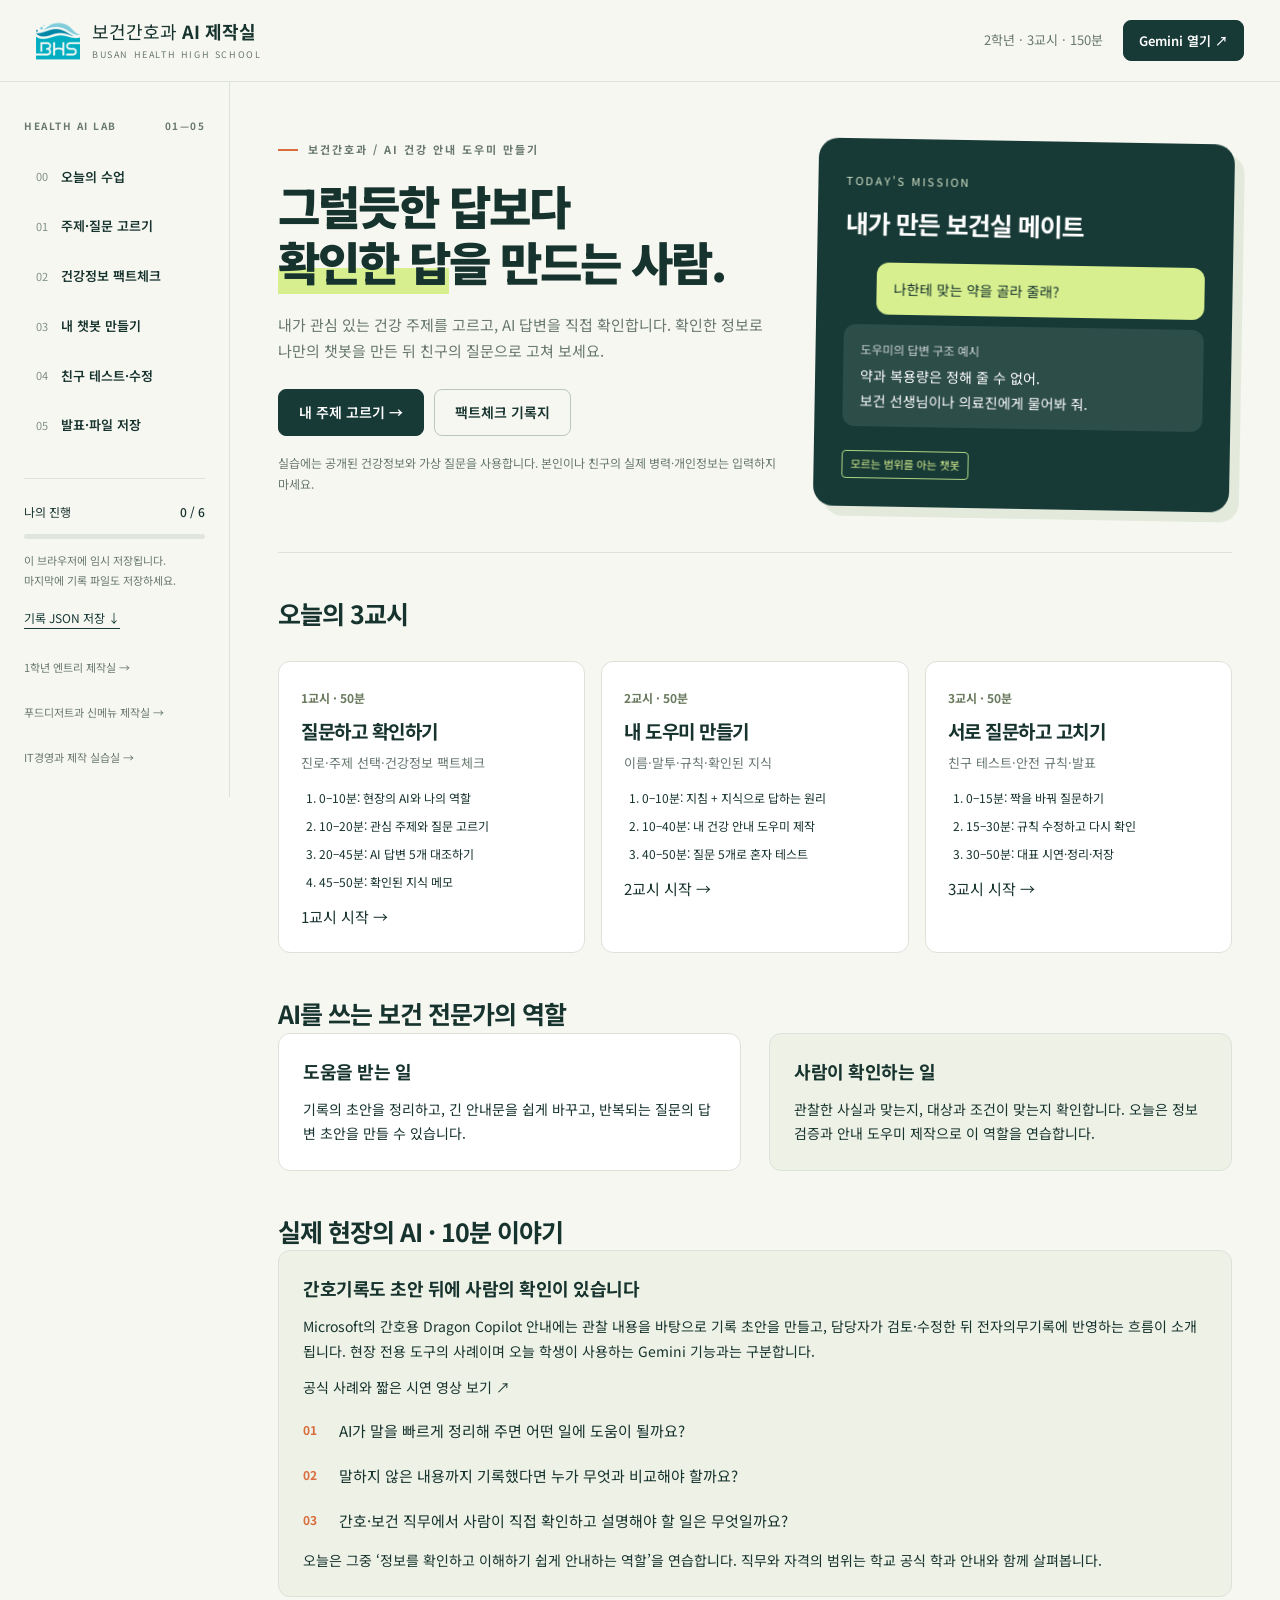
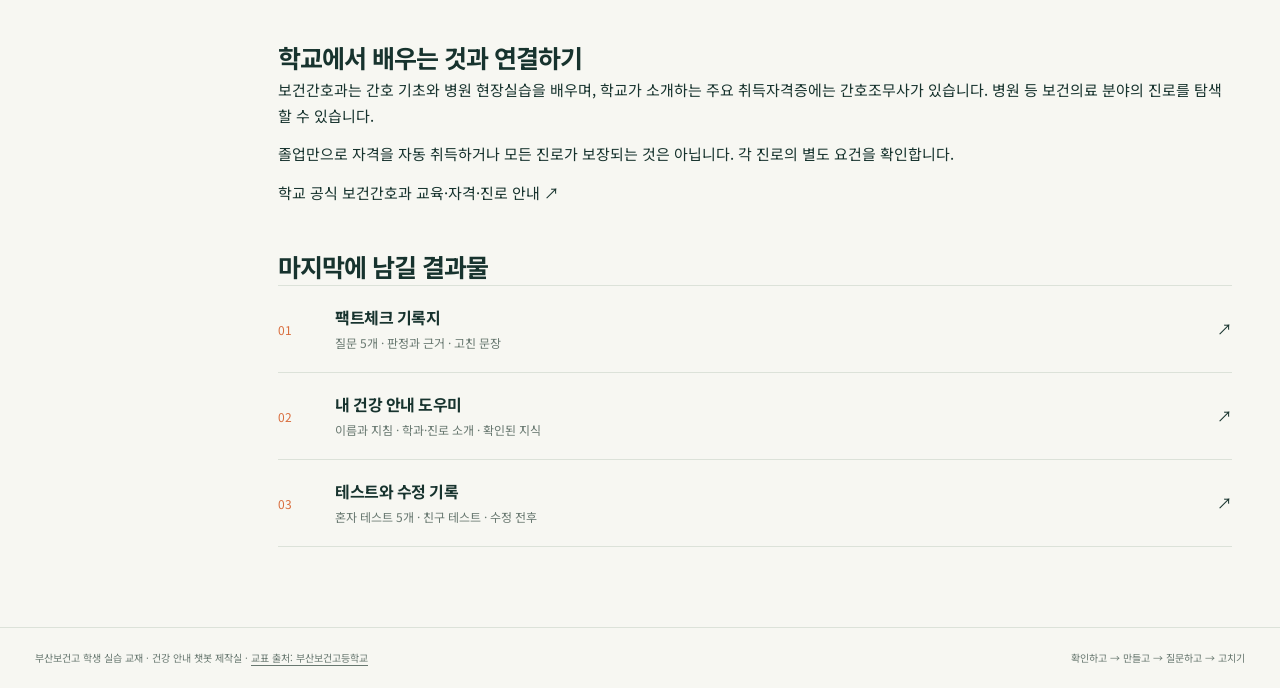
==== commit 90fa4465: "Add complete examples, actual scene guide and cross-course navigation" ====
--- a/docs/index.html
+++ b/docs/index.html
@@ -28,7 +28,8 @@
       </nav>
       <div class="side-progress"><span>나의 진행 <b id="progress-label">0 / 6</b></span><progress id="progress" max="6" value="0"></progress><p id="storage-note">이 브라우저에 임시 저장됩니다.<br>마지막에 기록 파일도 저장하세요.</p><button class="text-button" data-action="export-json">기록 JSON 저장 ↓</button></div>
       <a class="source-link" href="https://zeusk302-png.github.io/busanhc-entry-lab-2026/">1학년 엔트리 제작실 →</a>
-    <a class="source-link" href="https://zeusk302-png.github.io/busanhc-it-outsourcing-2026/">IT경영과 실제 외주 사례집 →</a>
+    <a class="source-link" href="https://zeusk302-png.github.io/busanhc-food-ai-2026/">푸드디저트과 신메뉴 제작실 →</a>
+    <a class="source-link" href="https://zeusk302-png.github.io/busanhc-it-outsourcing-2026/">IT경영과 제작 실습실 →</a>
     </aside>
     <main id="main" tabindex="-1"></main>
   </div>
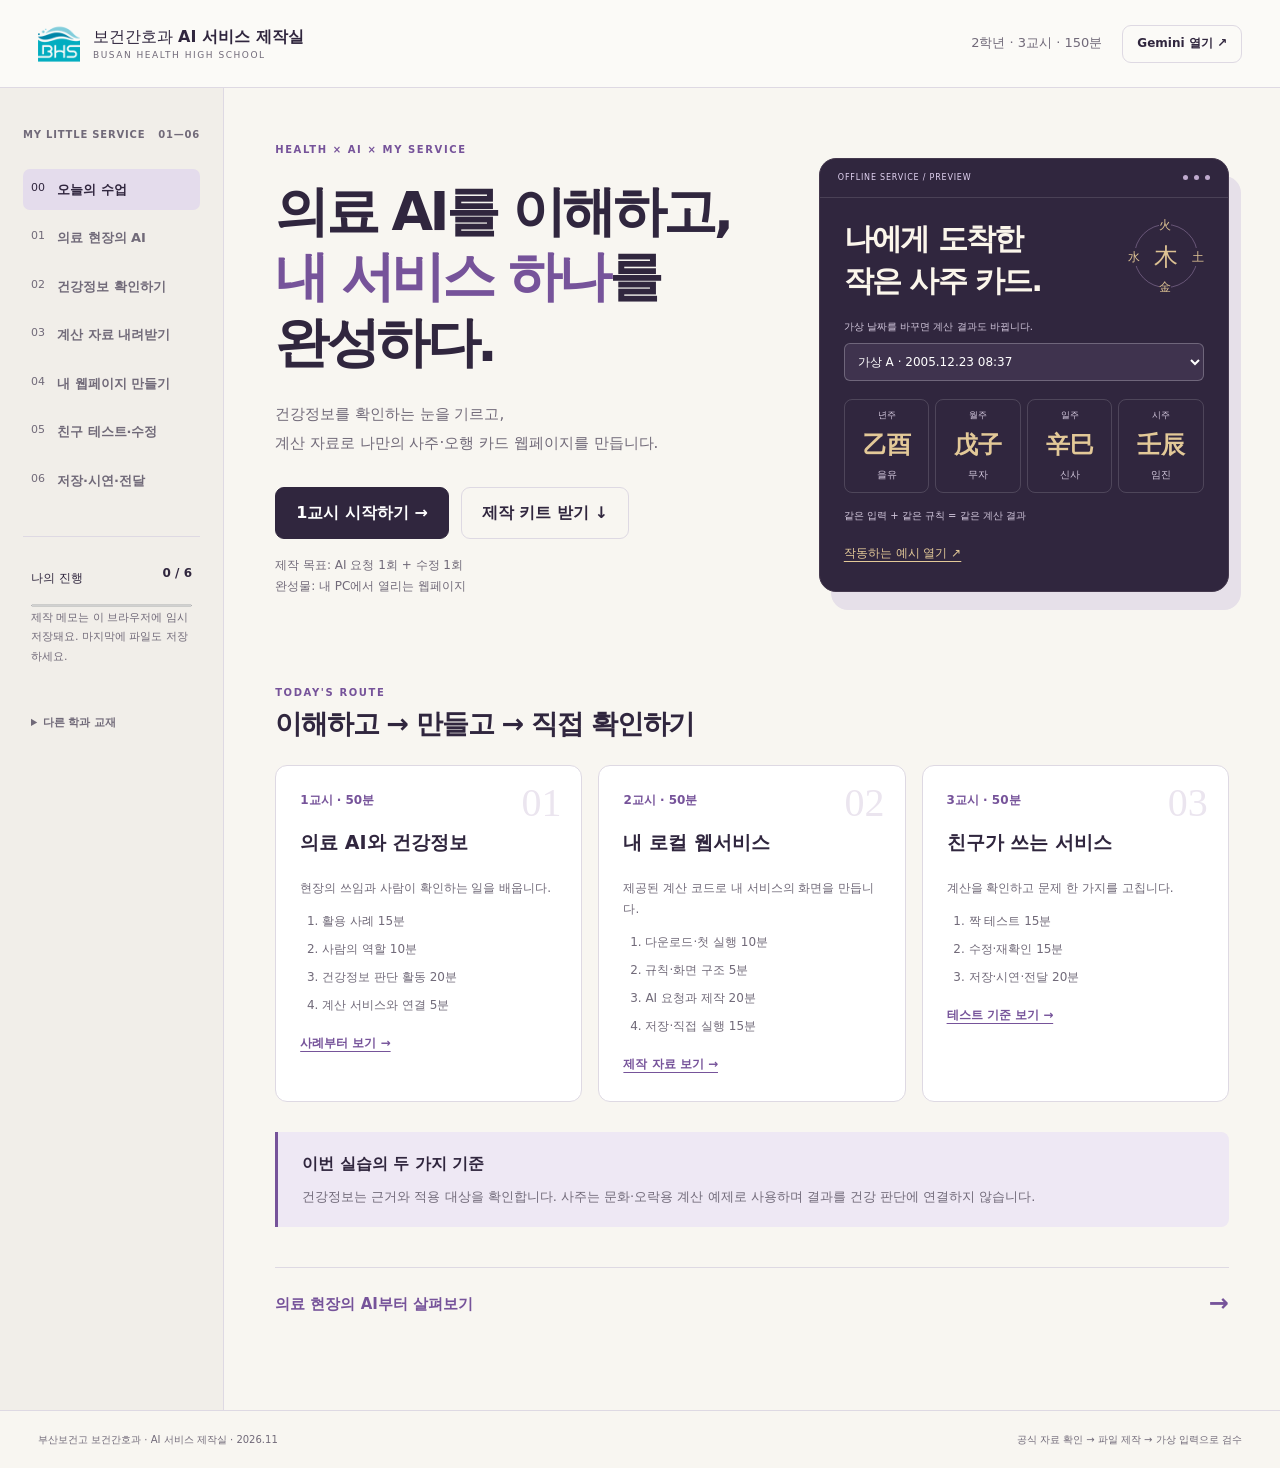
==== commit 1eaff773: "Replace health chatbot lesson with offline service workshop" ====
--- a/docs/index.html
+++ b/docs/index.html
@@ -1,40 +1,17 @@
-<!doctype html>
-<html lang="ko">
-<head>
-  <meta charset="utf-8"><meta name="viewport" content="width=device-width,initial-scale=1">
-  <meta name="theme-color" content="#173a36">
-  <meta name="description" content="부산보건고 보건간호과 3교시 AI 실습. 건강정보를 확인하고 나만의 건강 안내 도우미를 만들어 친구와 테스트합니다.">
-  <title>건강 안내 챗봇 제작실 · 부산보건고</title>
-  <link rel="icon" href="assets/brand/busanhc-emblem.gif" type="image/gif">
-  <link rel="stylesheet" href="style.css"><link rel="stylesheet" href="health.css">
-  <script src="health-data.js" defer></script><script src="health-kit.js" defer></script><script src="classroom-config.js" defer></script><script src="course-common.js" defer></script><script src="health.js" defer></script>
-</head>
-<body class="health-lab">
-  <a class="skip" href="#main">본문으로 이동</a>
-  <header class="topbar">
-    <a class="brand" href="index.html"><img class="school-emblem" src="assets/brand/busanhc-emblem.gif" alt="부산보건고등학교 교표" width="44" height="44"><span>보건간호과 <b>AI 제작실</b><small>BUSAN HEALTH HIGH SCHOOL</small></span></a>
-    <div class="top-actions"><span class="course-label">2학년 · 3교시 · 150분</span><a class="button small" href="https://gemini.google.com/" target="_blank" rel="noopener">Gemini 열기 ↗</a><button class="menu-toggle" aria-label="수업 목차 열기" aria-expanded="false">☰</button></div>
-  </header>
-  <div class="layout">
-    <aside class="sidebar" id="sidebar">
-      <div class="side-heading">HEALTH AI LAB <span>01—05</span></div>
-      <nav aria-label="수업 목차">
-        <a href="#home" data-nav="home"><span>00</span>오늘의 수업</a>
-        <a href="#prepare" data-nav="prepare"><span>01</span>주제·질문 고르기</a>
-        <a href="#factcheck" data-nav="factcheck"><span>02</span>건강정보 팩트체크</a>
-        <a href="#build" data-nav="build"><span>03</span>내 챗봇 만들기</a>
-        <a href="#test" data-nav="test"><span>04</span>친구 테스트·수정</a>
-        <a href="#finish" data-nav="finish"><span>05</span>발표·파일 저장</a>
-      </nav>
-      <div class="side-progress"><span>나의 진행 <b id="progress-label">0 / 6</b></span><progress id="progress" max="6" value="0"></progress><p id="storage-note">이 브라우저에 임시 저장됩니다.<br>마지막에 기록 파일도 저장하세요.</p><button class="text-button" data-action="export-json">기록 JSON 저장 ↓</button></div>
-      <a class="source-link" href="https://zeusk302-png.github.io/busanhc-entry-lab-2026/">1학년 엔트리 제작실 →</a>
-    <a class="source-link" href="https://zeusk302-png.github.io/busanhc-food-ai-2026/">푸드디저트과 신메뉴 제작실 →</a>
-    <a class="source-link" href="https://zeusk302-png.github.io/busanhc-it-outsourcing-2026/">IT경영과 제작 실습실 →</a>
-    </aside>
-    <main id="main" tabindex="-1"></main>
-  </div>
-  <footer class="footer"><span>부산보건고 학생 실습 교재 · 건강 안내 챗봇 제작실 · <a href="https://school.busanedu.net/busanhc.com/cm/cntnts/cntntsView.do?cntntsId=10781&amp;mi=611095" target="_blank" rel="noopener">교표 출처: 부산보건고등학교</a></span><span>확인하고 → 만들고 → 질문하고 → 고치기</span></footer>
-  <dialog id="image-dialog"><button class="dialog-close" aria-label="이미지 닫기">닫기 ×</button><img alt=""><p></p></dialog>
-  <div class="toast" role="status" aria-live="polite"></div>
-  <noscript>질문 선택·기록·저장 기능을 사용하려면 JavaScript를 켜 주세요.</noscript>
-</body></html>
+<!doctype html><html lang="ko"><head>
+<meta charset="utf-8"><meta name="viewport" content="width=device-width,initial-scale=1"><meta name="theme-color" content="#30263e">
+<meta name="description" content="의료 AI의 쓰임과 건강정보 확인을 배우고, 계산 자료로 로컬 사주·오행 카드 웹서비스를 만드는 150분 실습.">
+<title>내 서비스 하나 · 보건간호과 AI 제작실</title><link rel="icon" href="assets/brand/busanhc-emblem.gif"><link rel="stylesheet" href="health-service.css?v=20261108">
+<script src="downloads/health-service/saju-core.js" defer></script><script src="health-service.js?v=20261108" defer></script></head><body>
+<a class="skip" href="#main">본문으로 이동</a><header class="topbar"><a class="brand" href="#home"><img src="assets/brand/busanhc-emblem.gif" width="42" height="42" alt="부산보건고등학교 교표"><span>보건간호과 <b>AI 서비스 제작실</b><small>BUSAN HEALTH HIGH SCHOOL</small></span></a><div class="top-actions"><span>2학년 · 3교시 · 150분</span><a class="button small ghost" href="https://gemini.google.com/" target="_blank" rel="noopener">Gemini 열기 ↗</a></div></header>
+<div class="shell"><aside class="sidebar"><div class="side-title">MY LITTLE SERVICE <span>01—06</span></div><nav aria-label="수업 목차"><a href="#home">00 <span>오늘의 수업</span></a><a href="#medical">01 <span>의료 현장의 AI</span></a><a href="#care">02 <span>건강정보 확인하기</span></a><a href="#materials">03 <span>계산 자료 내려받기</span></a><a href="#build">04 <span>내 웹페이지 만들기</span></a><a href="#test">05 <span>친구 테스트·수정</span></a><a href="#finish">06 <span>저장·시연·전달</span></a></nav><div class="side-progress"><small>나의 진행</small><b id="progress-label">0 / 6</b><progress id="progress" max="6" value="0"></progress><p>제작 메모는 이 브라우저에 임시 저장돼요. 마지막에 파일도 저장하세요.</p></div><details class="other-courses"><summary>다른 학과 교재</summary><a href="https://zeusk302-png.github.io/busanhc-food-ai-2026/">푸드디저트과 →</a><a href="https://zeusk302-png.github.io/busanhc-it-outsourcing-2026/">IT경영과 →</a><a href="https://zeusk302-png.github.io/busanhc-entry-lab-2026/">1학년 엔트리 →</a></details></aside><main id="main" tabindex="-1">
+<section data-page="home"><div class="hero"><div><div class="eyebrow">HEALTH × AI × MY SERVICE</div><h1>의료 AI를 이해하고,<br><em>내 서비스 하나</em>를<br>완성하다.</h1><p class="lead">건강정보를 확인하는 눈을 기르고,<br>계산 자료로 나만의 사주·오행 카드 웹페이지를 만듭니다.</p><div class="actions"><a class="button" href="#medical">1교시 시작하기 →</a><a class="button ghost" href="#materials">제작 키트 받기 ↓</a></div><p class="fine">제작 목표: AI 요청 1회 + 수정 1회<br>완성물: 내 PC에서 열리는 웹페이지</p></div><div class="service-preview"><div class="preview-head"><span>OFFLINE SERVICE / PREVIEW</span><i></i><i></i><i></i></div><div class="preview-body"><div class="orbit" aria-hidden="true">木<span>火</span><span>土</span><span>金</span><span>水</span></div><h2>나에게 도착한<br>작은 사주 카드.</h2><label for="demo-case">가상 날짜를 바꾸면 계산 결과도 바뀝니다.</label><select id="demo-case"><option value="0">가상 A · 2005.12.23 08:37</option><option value="1">가상 B · 2008.05.20 14:30</option><option value="2">가상 C · 2010.09.10 23:30</option></select><div id="demo-pillars" class="demo-pillars" aria-live="polite"></div><p>같은 입력 + 같은 규칙 = 같은 계산 결과</p><a href="downloads/health-service/한파일-완성예시.html" target="_blank" rel="noopener">작동하는 예시 열기 ↗</a></div></div></div>
+<div class="section-heading"><span class="eyebrow">TODAY'S ROUTE</span><h2>이해하고 → 만들고 → 직접 확인하기</h2></div><div class="periods"><article class="period"><span class="period-no">01</span><small>1교시 · 50분</small><h3>의료 AI와 건강정보</h3><p>현장의 쓰임과 사람이 확인하는 일을 배웁니다.</p><ol><li>활용 사례 15분</li><li>사람의 역할 10분</li><li>건강정보 판단 활동 20분</li><li>계산 서비스와 연결 5분</li></ol><a href="#medical">사례부터 보기 →</a></article><article class="period"><span class="period-no">02</span><small>2교시 · 50분</small><h3>내 로컬 웹서비스</h3><p>제공된 계산 코드로 내 서비스의 화면을 만듭니다.</p><ol><li>다운로드·첫 실행 10분</li><li>규칙·화면 구조 5분</li><li>AI 요청과 제작 20분</li><li>저장·직접 실행 15분</li></ol><a href="#materials">제작 자료 보기 →</a></article><article class="period"><span class="period-no">03</span><small>3교시 · 50분</small><h3>친구가 쓰는 서비스</h3><p>계산을 확인하고 문제 한 가지를 고칩니다.</p><ol><li>짝 테스트 15분</li><li>수정·재확인 15분</li><li>저장·시연·전달 20분</li></ol><a href="#test">테스트 기준 보기 →</a></article></div><div class="note"><b>이번 실습의 두 가지 기준</b><p>건강정보는 근거와 적용 대상을 확인합니다. 사주는 문화·오락용 계산 예제로 사용하며 결과를 건강 판단에 연결하지 않습니다.</p></div><a class="next" href="#medical">의료 현장의 AI부터 살펴보기 <span>→</span></a></section>
+<section data-page="medical" hidden><div class="eyebrow">01 / 1교시 · 0–25분</div><h1>의료 현장에서는<br>AI가 어떤 일을 할까?</h1><p class="lead">어떤 자료로 어떤 일을 돕는지, 그 결과를 누가 확인하는지 살펴봅니다.</p><div class="case-grid"><article class="case"><span class="case-icon">▧</span><span class="badge">01 · 영상 판독 보조</span><h2>영상에서 살펴볼 부분 찾기</h2><p>의료영상 분석에 AI를 활용하는 기기가 있습니다. FDA의 목록에서 영상의학·심혈관 등 실제 허가 사례를 찾아볼 수 있습니다.</p><p class="question">AI가 표시한 부분을 의료진이 다시 확인해야 하는 이유는?</p><a href="https://www.fda.gov/medical-devices/artificial-intelligence-enabled-medical-devices/list-artificial-intelligence-enabled-medical-devices" target="_blank" rel="noopener">FDA 공식 기기 목록 ↗</a><small>미국 허가 사례이며 일반 채팅 AI의 진단 성능을 뜻하지 않습니다.</small></article><article class="case"><span class="case-icon">≋</span><span class="badge">02 · 간호기록 지원</span><h2>관찰한 내용을 기록 초안으로</h2><p>간호용 Dragon Copilot은 돌봄 과정의 기록을 지원합니다. 담당자가 내용을 검토·수정하고 기록에 반영하는 흐름을 보여줍니다.</p><p class="question">말하지 않은 내용이 기록됐다면 무엇과 비교해야 할까?</p><a href="https://support.microsoft.com/en-gb/dragon-copilot/nurses/overview-of-the-dragon-copilot-experience-for-nurses" target="_blank" rel="noopener">Microsoft 공식 설명·시연 ↗</a><small>기관에 도입된 업무용 도구의 사례입니다.</small></article><article class="case"><span class="case-icon">◇</span><span class="badge">03 · 의료·간호 교육</span><h2>가상 상황에서 설명 연습하기</h2><p>WHO는 생성형 AI의 활용 분야로 의료·간호 교육과 모의 환자 상황을 소개합니다. 연습에서도 잘못되거나 빠진 내용을 확인해야 합니다.</p><p class="question">그럴듯한 설명과 확인된 설명을 어떻게 구분할까?</p><a href="https://www.who.int/news/item/18-01-2024-who-releases-ai-ethics-and-governance-guidance-for-large-multi-modal-models" target="_blank" rel="noopener">WHO 활용·위험 안내 ↗</a><small>활용 가능성의 소개가 모든 제품의 효과를 보장하지는 않습니다.</small></article></div>
+<div class="section-heading"><span class="eyebrow">HUMAN IN THE LOOP</span><h2>보건 분야에서 사람에게 남는 일</h2></div><div class="flow"><div><b>자료</b><p>관찰한 사실·검사·기록</p></div><span>→</span><div><b>AI의 출력</b><p>표시·요약·초안</p></div><span>→</span><div class="highlight"><b>사람의 확인</b><p>대상·누락·오류·설명</p></div></div><div class="activity"><span class="badge">짝과 2분 이야기</span><h3>AI로 시간이 줄어든다면, 사람은 무엇에 시간을 더 쓸까?</h3><p>환자의 말을 듣기, 관찰하기, 이해했는지 확인하기 중 하나를 골라 이유를 말해 보세요.</p></div><label class="check"><input type="checkbox" data-check="medical">AI가 돕는 일과 사람이 확인할 일을 하나씩 설명했다.</label><a class="next" href="#care">건강정보를 확인하는 기준 익히기 <span>→</span></a></section>
+<section data-page="care" hidden><div class="eyebrow">02 / 1교시 · 25–50분</div><h1>건강정보,<br>그대로 써도 될까?</h1><p class="lead">AI의 자신감보다 출처·대상·조건을 봅니다. 다음은 강사가 만든 가상 상황입니다.</p><div class="criteria"><article><b>출처를 열어 보기</b><p>기관 이름만 믿지 않고 원문과 날짜를 확인합니다.</p></article><article><b>대상과 조건 보기</b><p>연령·상황·예외 조건이 질문과 맞는지 봅니다.</p></article><article><b>정보의 경계 정하기</b><p>개인 진단·약 결정은 의료진과 상의하고 실제 환자 정보는 일반 채팅에 올리지 않습니다.</p></article></div><article class="scenario"><span class="badge">가상 상황 A</span><h2>“공식 기관에서 봤다는데, 링크는 없대.”</h2><p>AI가 기관 이름을 말하며 모든 청소년에게 같은 방법이 맞다고 답했습니다.</p><div class="choice"><button data-vote="source" data-value="use">그대로 사용한다</button><button data-vote="source" data-value="check">원문과 적용 대상을 확인한다</button></div><p class="reply" id="reply-source" hidden></p></article><article class="scenario"><span class="badge">가상 상황 B</span><h2>“친구 건강검진표를 올리면 설명이 쉽겠지?”</h2><p>실습의 목적은 AI가 정보를 설명하는 방식을 살펴보는 것입니다.</p><div class="choice"><button data-vote="privacy" data-value="real">실제 사진을 올린다</button><button data-vote="privacy" data-value="fiction">강사가 준 가상 자료를 쓴다</button></div><p class="reply" id="reply-privacy" hidden></p></article><article class="scenario"><span class="badge">가상 상황 C</span><h2>“AI 두 개가 같은 말을 했으니 확인 끝?”</h2><p>두 AI가 같은 내용을 말했지만 원문 자료와는 아직 대조하지 않았습니다.</p><div class="choice"><button data-vote="certainty" data-value="agree">답이 같으니 확인 완료</button><button data-vote="certainty" data-value="original">원문 자료와 따로 대조한다</button></div><p class="reply" id="reply-certainty" hidden></p></article><p class="source-note">확인 기준 참고: <a href="https://www.who.int/news/item/18-01-2024-who-releases-ai-ethics-and-governance-guidance-for-large-multi-modal-models" target="_blank" rel="noopener">WHO의 부정확한 출력·자동화 편향·정보보호 설명 ↗</a></p><div class="bridge"><span class="eyebrow">다음 시간에는</span><h2>AI로 만든 화면에도<br>확인할 기준이 필요합니다.</h2><p>건강정보는 공식 자료와, 계산 결과는 정해진 규칙과 비교합니다. 사주 계산 코드로 웹서비스를 만들고 가상 예시로 확인해 봅시다.</p><p class="fine">사주는 문화·오락 콘텐츠입니다. 의료 AI 사례와 구분하며 건강 상태를 판단하는 기능으로 사용하지 않습니다.</p></div><label class="check"><input type="checkbox" data-check="care">가상 상황 3개를 판단하고 이유를 친구와 이야기했다.</label><a class="next" href="#materials">2교시 · 계산 자료와 시작 키트 받기 <span>→</span></a></section>
+<section data-page="materials" hidden><div class="eyebrow">03 / 2교시 · 0–15분</div><h1>긴 계산은 준비됐어요.<br>이제 내 화면을 만듭니다.</h1><p class="lead">압축을 풀면 처음부터 작동하는 화면이 있습니다. 계산 파일을 그대로 두고 내 서비스의 화면을 바꿉니다.</p><a class="download-main" href="downloads/health-service-kit.zip" download><span class="download-symbol">↓</span><div><small>먼저 이 파일 하나</small><h2>사주 서비스 시작 키트 ZIP</h2><p>규칙 · 코드 · 화면 · AI 첨부자료 · 테스트 · 한 파일 완성 예시</p></div><b>다운로드</b></a><div class="two-col"><article class="panel"><span class="badge">압축을 푼 뒤</span><h2>이 파일들을 함께 둡니다.</h2><div class="file-list"><div><code>index.html</code><span>내가 바꿀 화면</span></div><div><code>saju-core.js</code><span>준비된 계산 코드</span></div><div><code>saju-ui.js</code><span>입력·결과를 연결하는 코드</span></div><div><code>02-AI제작자료.txt</code><span>AI에 첨부할 파일 하나</span></div></div><p class="fine">ZIP을 우클릭 → 모두 압축 풀기. ZIP 내부에서 바로 실행하지 않습니다.</p></article><article class="panel lavender"><span class="badge">첫 실행 · 3분</span><h2>바꾸기 전에 열어 보기</h2><ol><li>풀린 폴더의 <b>index.html</b>을 더블클릭합니다.</li><li><b>가상 예시 넣기 → 카드 계산하기</b>를 누릅니다.</li><li><b>乙酉 / 戊子 / 辛巳 / 壬辰</b>인지 봅니다.</li></ol><p>이 화면이 작동하면 준비 완료입니다.</p></article></div><div class="section-heading"><span class="eyebrow">RULES, NOT GUESSES</span><h2>계산 규칙은 이렇게 들어 있습니다.</h2></div><div class="flow"><div><b>양력 날짜·시각</b><p>KST · 2000–2035년</p></div><span>→</span><div><b>고정된 계산 코드</b><p>절입 표·60간지·시주</p></div><span>→</span><div class="highlight"><b>네 기둥·오행 개수</b><p>같은 입력에 같은 결과</p></div></div><div class="note"><b>수업에서 정한 계산 기준</b><p>양력 · 한국 표준시 · 일주 23시 변경 · 출생지·진태양시 보정 없음. 오행은 여덟 겉글자만 셉니다. 창작 이야기와 실제 계산값을 구분합니다.</p></div><div class="download-links"><a href="downloads/health-service/01-계산규칙.txt" download>전체 계산 규칙 TXT ↓</a><a href="downloads/health-service/02-AI제작자료.txt" download>AI 첨부자료 TXT ↓</a><a href="downloads/health-service/한파일-완성예시.html" download>한 파일 예시 HTML ↓</a><a href="downloads/health-service/한파일-완성예시.html" target="_blank" rel="noopener">예시 직접 열기 ↗</a></div><details class="panel"><summary>계산 코드의 출처와 범위</summary><p>절기표는 <a href="https://github.com/6tail/lunar-javascript" target="_blank" rel="noopener">lunar-javascript 1.7.8</a>로 생성하고 UTC+8을 KST로 변환했습니다. 지정한 기준의 고정 예시·경계 사례를 참조 라이브러리에 대조했습니다. 전문가 감정 인증은 아닙니다.</p><p>음력·대운·궁합·진태양시 보정은 수업 범위에 없습니다. 다른 만세력은 계산 관행에 따라 달라질 수 있습니다. 전체 규칙과 MIT 라이선스는 키트에 포함되어 있습니다.</p></details><label class="check"><input type="checkbox" data-check="materials">압축을 풀고 원본 index.html의 계산 결과를 확인했다.</label><a class="next" href="#build">내 서비스 이름과 화면 정하기 <span>→</span></a></section>
+<section data-page="build" hidden><div class="eyebrow">04 / 2교시 · 15–50분</div><h1>AI에게는<br>바꿀 화면을 부탁해요.</h1><p class="lead">이름과 분위기를 정하고 첨부자료 하나, 요청문 하나로 시작합니다.</p><div class="two-col"><label class="field"><span>내 서비스 이름</span><input data-field="projectName" maxlength="50" placeholder="예: 별빛 우체국"></label><label class="field"><span>화면의 분위기</span><select data-field="theme"><option>밤하늘 · 짙은 남색과 금색</option><option>봄 편지 · 크림색과 연보라</option><option>깔끔한 실험실 · 흰색과 청록</option><option>귀여운 문방구 · 분홍과 둥근 카드</option></select></label></div><div class="recipe"><div class="step-number">1</div><div><h2>새 채팅에 자료 하나 첨부</h2><p>키트의 <b>02-AI제작자료.txt</b>를 첨부합니다. 긴 절입 표와 계산 파일까지 모두 올릴 필요는 없습니다.</p><p class="fine">첨부가 어려우면 TXT를 메모장으로 열어 내용 전체를 채팅에 붙입니다.</p></div></div><div class="recipe"><div class="step-number">2</div><div><h2>첫 제작 요청 보내기</h2><pre id="create-prompt"></pre><div class="actions"><button class="button" data-copy="create">내 요청문 복사</button><button class="button ghost" data-save="prompt">요청문 TXT 저장 ↓</button></div></div></div><div class="recipe"><div class="step-number">3</div><div><h2>HTML 코드만 복사해 저장</h2><ol><li>AI가 준 HTML 코드 블록의 내용을 복사합니다.</li><li>메모장에 붙여 넣고 <b>다른 이름으로 저장</b>합니다.</li><li>파일 형식 <b>모든 파일</b> · 이름 <b>index.html</b> · 인코딩 <b>UTF-8</b>.</li><li>시작 폴더의 <b>index.html만</b> 바꿉니다.</li></ol><div class="save-settings"><span>파일명 <b>index.html</b></span><span>형식 <b>모든 파일</b></span><span>인코딩 <b>UTF-8</b></span></div><p class="fine">index.html.txt가 아닌지 확인하세요. 코드 앞뒤의 설명이나 ``` 표시는 넣지 않습니다.</p></div></div><div class="recipe"><div class="step-number">4</div><div><h2>내 PC에서 직접 열기</h2><p>저장한 <b>index.html</b>을 더블클릭합니다. 같은 폴더의 <b>saju-core.js, saju-ui.js</b>가 계산을 연결합니다. 가상 예시를 넣어 계산해 보세요.</p><p>웹페이지를 실행할 때 AI에 다시 질문할 필요가 없습니다.</p></div></div><div class="note"><b>무료 사용량이 막혔다면</b><p>공통 시작 파일도 완성 가능한 결과물입니다. index.html을 메모장으로 열어 제목·설명·CSS 색상부터 직접 바꿔 보세요. 첫 제작 1회와 수정 1회를 목표로 진행합니다.</p></div><label class="check"><input type="checkbox" data-check="build">내 제목이 있는 index.html을 저장하고 직접 열었다.</label><a class="next" href="#test">3교시 · 친구와 결과 확인하기 <span>→</span></a></section>
+<section data-page="test" hidden><div class="eyebrow">05 / 3교시 · 0–30분</div><h1>예쁜 화면에서 한 걸음.<br>계산까지 확인해요.</h1><p class="lead">친구의 실제 생년월일 대신 가상 입력 3개로 테스트합니다.</p><div class="table-wrap"><table><caption>이 수업의 계산 기준에 따른 가상 테스트</caption><thead><tr><th>가상 입력 · KST</th><th>년주</th><th>월주</th><th>일주</th><th>시주</th></tr></thead><tbody id="fixture-rows"></tbody></table></div><div class="test-grid"><article class="panel"><h3>01 · 계산값</h3><p>네 기둥이 표와 같고 오행 개수 합이 8인가요?</p></article><article class="panel"><h3>02 · 입력·초기화</h3><p>빈 입력을 안내하나요? 입력을 바꾸면 지난 결과가 사라지나요?</p></article><article class="panel"><h3>03 · 사용하기</h3><p>처음 보는 친구가 날짜를 넣고 결과를 확인할 수 있나요?</p></article></div><div class="two-col"><label class="field"><span>고칠 것 한 가지 · 바꾸기 전</span><textarea data-field="before" placeholder="예: 날짜를 바꿔도 이전 결과가 보여서 헷갈렸다."></textarea></label><label class="field"><span>수정 후 같은 행동으로 다시 확인</span><textarea data-field="after" placeholder="예: 날짜를 바꾸자 이전 결과가 사라지고 새 계산값이 표와 같았다."></textarea></label></div><div class="panel lavender"><span class="badge">두 번째 AI 요청</span><h2>관찰한 문제 하나만 보내기</h2><pre id="fix-prompt"></pre><button class="button" data-copy="fix">수정 요청문 복사</button><p class="fine">내 index.html과 이 요청문을 함께 보냅니다. 계산 코드를 유지하며 화면과 연결 부분을 고친 뒤 같은 테스트를 합니다.</p></div><label class="check"><input type="checkbox" data-check="test">가상 예시 3개를 대조하고 문제 한 가지를 수정·재확인했다.</label><a class="next" href="#finish">전체 폴더 저장하고 시연하기 <span>→</span></a></section>
+<section data-page="finish" hidden><div class="eyebrow">06 / 3교시 · 30–50분</div><h1>내 서비스 하나,<br>파일로 남기기.</h1><p class="lead">전달한 폴더가 다른 PC에서도 열려야 완성입니다.</p><div class="two-col"><article class="panel"><span class="badge">저장 · 전달</span><h2>세 파일이 함께 있어야 합니다.</h2><ol><li><b>index.html + saju-core.js + saju-ui.js</b>를 한 폴더에 둡니다.</li><li>브라우저를 닫았다 다시 열어 계산을 확인합니다.</li><li>폴더 전체를 ZIP으로 압축합니다.</li><li>강사가 안내한 방법으로 실제 파일을 전달합니다.</li></ol><p class="fine">index.html만 보내면 계산 코드가 빠집니다. 다운로드만 한 상태는 파일 전달 완료가 아닙니다.</p></article><article class="panel lavender"><span class="badge">대표 시연 · 30초</span><h2>세 가지만 보여 주세요.</h2><ol><li>내 서비스 이름과 내가 바꾼 화면.</li><li>가상 입력 하나와 실제 계산 결과.</li><li>친구 테스트에서 고친 점 한 가지.</li></ol><p>계산 결과와 창작 이야기 문구의 차이도 설명해 보세요.</p></article></div><label class="field"><span>내가 설명할 수 있는 것 한 가지</span><textarea data-field="reflection" placeholder="바꾼 화면 / 확인한 계산 규칙 / 의료 AI를 사용할 때 확인할 점 중 하나를 적으세요."></textarea></label><div class="actions"><button class="button" data-save="record">제작·테스트 기록 TXT 저장 ↓</button><a class="button ghost" href="downloads/health-service/한파일-완성예시.html" download>공통 한 파일 예시 저장 ↓</a></div><p class="fine">공통 예시와 내 결과물을 구분하세요. 기록에는 입력한 메모가 포함됩니다. 실명·실제 건강정보·생년월일을 적지 않습니다.</p><label class="check"><input type="checkbox" data-check="finish">전체 폴더와 제작 기록을 저장하고 강사에게 실제 파일을 전달했다.</label><div class="closing"><span class="eyebrow">TODAY, I CAN</span><h2>AI를 쓰고,<br>결과를 확인하는 사람.</h2><p>의료 AI에서는 근거와 사람의 확인을,<br>내 서비스에서는 규칙과 실제 작동을 확인했습니다.</p></div></section>
+</main></div><footer class="footer"><span>부산보건고 보건간호과 · AI 서비스 제작실 · 2026.11</span><span>공식 자료 확인 → 파일 제작 → 가상 입력으로 검수</span></footer><div id="toast" role="status" aria-live="polite"></div><noscript>계산 예시·복사·진행 저장에는 JavaScript가 필요합니다. 시작 키트의 시작하기.txt로 진행할 수 있습니다.</noscript></body></html>
--- a/docs/health-service.css
+++ b/docs/health-service.css
@@ -0,0 +1,5 @@
+@charset "UTF-8";
+:root{--ink:#30263e;--muted:#716a79;--paper:#f8f6f1;--line:#ded9e3;--violet:#76539a;--pale:#eee8f4;--gold:#e1ba74;font:16px/1.75 "Malgun Gothic","Apple SD Gothic Neo",system-ui,sans-serif;color:var(--ink);background:var(--paper)}*{box-sizing:border-box}body{margin:0}a{color:var(--violet);text-underline-offset:4px}button,input,select,textarea{font:inherit}button{cursor:pointer}a:focus-visible,button:focus-visible,input:focus-visible,select:focus-visible,textarea:focus-visible,summary:focus-visible{outline:3px solid var(--violet);outline-offset:4px}h1,h2,h3,p{margin-top:0}h1{font-size:clamp(34px,4.3vw,57px);line-height:1.22;letter-spacing:-.065em;margin-bottom:25px}h2{font-size:27px;line-height:1.4;letter-spacing:-.045em}h3{font-size:20px}p{color:var(--muted)}em{font-style:normal;color:var(--violet)}small{font-size:12px}ol{padding-left:22px;color:var(--muted)}li+li{margin-top:7px}code{font-size:13px;color:var(--ink)}[hidden]{display:none!important}.skip{position:fixed;left:15px;top:-100px;background:white;padding:12px;z-index:100}.skip:focus{top:10px}.topbar{height:88px;border-bottom:1px solid var(--line);display:flex;align-items:center;justify-content:space-between;gap:20px;padding:0 38px;background:#fbfaf7}.brand{display:flex;gap:13px;align-items:center;text-decoration:none;color:var(--ink);line-height:1.5}.brand small{display:block;font-size:9px;letter-spacing:.17em;color:var(--muted)}.brand img{object-fit:contain}.top-actions{display:flex;gap:20px;align-items:center;font-size:13px;color:var(--muted)}.button{display:inline-flex;align-items:center;justify-content:center;border:1px solid var(--ink);border-radius:9px;padding:12px 20px;background:var(--ink);color:white;text-decoration:none;font-weight:750;line-height:1.6;min-height:46px;text-align:center}.button.ghost{background:transparent;color:var(--ink);border-color:var(--line)}.button.small{padding:8px 14px;font-size:12px;min-height:38px}.shell{display:grid;grid-template-columns:224px minmax(0,1fr);max-width:1600px;margin:auto}.sidebar{padding:38px 23px;border-right:1px solid var(--line);background:#f1eee9;min-height:calc(100vh - 88px)}.side-title{font-size:10px;font-weight:800;letter-spacing:.08em;color:var(--muted);display:flex;justify-content:space-between;margin-bottom:25px}.sidebar nav{display:grid;gap:7px}.sidebar nav a{color:var(--muted);font-size:11px;text-decoration:none;display:flex;gap:12px;padding:11px 8px;border-radius:7px;line-height:1.5}.sidebar nav a span{font-size:13px;font-weight:700}.sidebar nav a[aria-current="page"]{color:var(--ink);background:#e4dcec}.side-progress{padding:26px 8px;margin-top:35px;border-top:1px solid var(--line)}.side-progress b{float:right;font-size:12px}.side-progress p{font-size:11px}.side-progress progress{width:100%;height:5px;accent-color:var(--violet);display:block;margin-top:12px}.other-courses{font-size:11px;padding:10px 8px}.other-courses a{display:block;margin-top:10px}.other-courses summary{cursor:pointer;color:var(--muted)}main{padding:53px clamp(26px,4vw,66px) 70px;min-width:0;outline:none}main>section{max-width:1120px;margin:auto}.eyebrow{font-size:10px;letter-spacing:.16em;font-weight:850;color:var(--violet);margin-bottom:20px}.lead{font-size:17px;line-height:1.9;max-width:800px;margin-bottom:30px}.fine{font-size:12px}.actions{display:flex;flex-wrap:wrap;gap:12px;margin:24px 0 16px}.hero{display:grid;grid-template-columns:1.15fr 1fr;gap:36px;align-items:center;margin-bottom:68px}.hero h1{font-size:clamp(34px,4.2vw,58px)}.hero .lead{font-size:15px}.service-preview{border:1px solid #45394e;border-radius:17px;background:#30263e;color:#fbf8f3;box-shadow:12px 18px 0 #e6e0e9;overflow:hidden;max-width:410px;width:100%;justify-self:end}.preview-head{display:flex;gap:6px;border-bottom:1px solid #ffffff20;padding:12px 18px;align-items:center}.preview-head span{font-size:8px;letter-spacing:.1em;margin-right:auto;color:#e2d3f2}.preview-head i{width:5px;height:5px;background:#bfaace;border-radius:50%}.preview-body{padding:20px 24px 25px}.preview-body h2{font-size:30px;color:#fbf6eb;letter-spacing:-.055em;margin-bottom:16px}.preview-body label{display:block;font-size:10px;color:#d2c7dc}.preview-body select{font-size:12px;width:100%;border:1px solid #ffffff40;border-radius:6px;color:white;background:#3f334e;padding:10px 9px;margin-top:8px}.preview-body a{color:#e3c998;font-size:12px}.preview-body p{font-size:10px;color:#d2c7dc;margin:14px 0}.orbit{position:relative;font-size:24px;color:#ddc293;border:1px solid #bb9ecd66;border-radius:50%;width:64px;height:64px;text-align:center;line-height:64px;float:right;margin:6px 6px 12px 16px}.orbit span{position:absolute;font-size:12px;line-height:18px;background:#30263e}.orbit span:nth-child(1){top:-9px;left:24px}.orbit span:nth-child(2){right:-7px;top:23px}.orbit span:nth-child(3){bottom:-9px;left:24px}.orbit span:nth-child(4){left:-7px;top:23px}.demo-pillars{display:grid;grid-template-columns:repeat(4,minmax(0,1fr));gap:6px;margin-top:18px}.demo-pillars div{text-align:center;border:1px solid #ffffff25;border-radius:8px;padding:8px 2px}.demo-pillars small{display:block;font-size:9px;color:#d2c7dc}.demo-pillars b{font-size:24px;font-family:serif;color:#e3c998}.demo-pillars span{display:block;font-size:10px;color:#d2c7dc}.section-heading{margin:45px 0 22px}.section-heading .eyebrow{margin-bottom:9px}.section-heading h2{margin-bottom:0}.periods,.case-grid,.test-grid{display:grid;grid-template-columns:repeat(3,minmax(0,1fr));gap:16px}.period,.case{background:white;border:1px solid var(--line);border-radius:12px;padding:24px;position:relative}.period small{font-weight:750;color:var(--violet);display:block;margin-bottom:15px}.period-no{position:absolute;right:20px;top:17px;font:40px/1 Georgia,serif;color:#ebe5ef}.period h3{font-size:19px;position:relative}.period p,.period ol{font-size:12px}.period a{font-size:12px;font-weight:800}.note{border-left:3px solid var(--violet);padding:18px 24px;background:var(--pale);margin:30px 0;border-radius:0 8px 8px 0}.note p{font-size:13px;margin:8px 0 0}.next{display:flex;justify-content:space-between;gap:18px;border-top:1px solid var(--line);padding:23px 0;margin-top:40px;text-decoration:none;font-size:15px;font-weight:800}.next span{font-size:24px;line-height:1}.case-grid{margin-top:35px}.case-icon{display:block;font-size:38px;font-weight:300;color:var(--violet);margin-bottom:18px}.badge{display:inline-block;font-size:10px;font-weight:800;color:var(--violet);margin-bottom:13px}.case h2{font-size:23px}.case p{font-size:13px}.case a{font-size:11px;font-weight:750}.case small{display:block;font-size:10px;color:var(--muted);margin-top:16px}.case .question{border-top:1px solid var(--line);padding-top:16px;color:var(--ink);font-weight:750}.flow{display:flex;align-items:stretch;gap:13px;margin:28px 0}.flow>div{flex:1;background:white;border:1px solid var(--line);border-radius:10px;padding:20px;min-width:0}.flow>span{align-self:center;color:var(--violet);font-size:23px}.flow p{font-size:12px;margin:9px 0 0}.flow b{font-size:14px}.flow .highlight{background:var(--pale);border-color:#cdbedc}.activity,.panel{background:white;border:1px solid var(--line);border-radius:12px;padding:28px;margin:25px 0}.activity{background:#eeeae4}.activity p:last-child,.panel p:last-child{margin-bottom:0}.check{display:flex;align-items:flex-start;gap:12px;margin:30px 0;background:#eef2ec;padding:17px 20px;border-radius:9px;color:#39584b;font-size:13px;font-weight:750;cursor:pointer}.check input{width:18px;height:18px;accent-color:#427261;flex:none;margin-top:3px}.criteria{display:grid;grid-template-columns:repeat(3,minmax(0,1fr));gap:20px;background:#eeeae4;padding:24px;border-radius:12px;margin-bottom:30px}.criteria b{font-size:15px}.criteria p{font-size:12px;margin:8px 0 0}.scenario{border:1px solid var(--line);border-radius:12px;background:white;padding:25px 30px;margin:18px 0}.scenario h2{font-size:23px}.scenario p{font-size:13px}.choice{display:flex;gap:12px;flex-wrap:wrap}.choice button{background:var(--paper);color:var(--ink);border:1px solid var(--line);border-radius:8px;padding:11px 16px;font-size:12px;font-weight:750}.choice button[aria-pressed="true"]{background:var(--ink);color:white;border-color:var(--ink)}.reply{background:var(--pale);padding:15px;border-radius:8px;margin:20px 0 0;color:var(--ink)}.source-note{font-size:11px}.bridge{background:var(--ink);border-radius:14px;padding:35px;color:white;margin-top:40px}.bridge .eyebrow{color:#d6bedf}.bridge h2{font-size:30px}.bridge p{color:#dcd0e5}.bridge p:last-child{margin-bottom:0}.download-main{display:flex;align-items:center;gap:25px;background:var(--ink);border-radius:14px;padding:28px;color:white;text-decoration:none;margin:30px 0}.download-main h2{color:#fbf6eb;font-size:27px;margin:5px 0 8px}.download-main small{color:#d6bedf}.download-main p{color:#dcd0e5;font-size:12px;margin-bottom:0}.download-main>b{font-size:12px;margin-left:auto;flex:none}.download-symbol{font-size:43px;color:var(--gold)}.two-col{display:grid;grid-template-columns:repeat(2,minmax(0,1fr));gap:23px}.two-col .panel{margin:0}.panel h2{font-size:23px}.panel p,.panel li{font-size:13px}.lavender{background:var(--pale);border-color:#d6c9df}.file-list{display:grid;gap:12px}.file-list>div{display:flex;justify-content:space-between;gap:10px;padding-bottom:10px;border-bottom:1px solid var(--line);flex-wrap:wrap}.file-list span{font-size:11px;color:var(--muted)}.download-links{display:flex;gap:12px;flex-wrap:wrap;margin:27px 0}.download-links a{border:1px solid var(--line);background:white;padding:10px 13px;border-radius:7px;font-size:12px;font-weight:750}details.panel{font-size:13px}summary{cursor:pointer;font-weight:750}.field{display:grid;gap:9px;margin:12px 0 25px;min-width:0}.field>span{font-size:13px;font-weight:800}.field input,.field select,.field textarea{width:100%;min-width:0;background:white;border:1px solid #beb5c7;border-radius:8px;padding:12px 14px;color:var(--ink);font-size:14px}.field textarea{min-height:140px;resize:vertical;line-height:1.8}.recipe{display:grid;grid-template-columns:38px minmax(0,1fr);gap:20px;border-top:1px solid var(--line);padding:30px 0}.recipe h2{font-size:24px}.recipe p,.recipe li{font-size:14px}.step-number{display:grid;place-items:center;width:33px;height:33px;border:1px solid #c6b3d6;border-radius:50%;color:var(--violet);font-family:Georgia,serif;font-size:21px}.recipe pre,.panel pre{font:12px/1.9 "Malgun Gothic",system-ui,sans-serif;white-space:pre-wrap;overflow-wrap:anywhere;background:#eeeae5;border:1px solid var(--line);border-radius:8px;padding:22px;color:var(--ink);max-height:350px;overflow:auto}.save-settings{display:flex;gap:12px;flex-wrap:wrap}.save-settings span{font-size:11px;border:1px solid var(--line);background:white;padding:7px 11px;border-radius:5px}.save-settings b{margin-left:7px}.table-wrap{overflow:auto;margin:28px 0;background:white;border:1px solid var(--line);border-radius:12px}table{width:100%;border-collapse:collapse;min-width:520px;font-size:14px}caption{text-align:left;padding:15px 20px;color:var(--muted);font-size:11px;border-bottom:1px solid var(--line)}th,td{padding:15px 20px;text-align:left;border-bottom:1px solid var(--line);white-space:nowrap}th{font-size:12px;background:var(--pale)}tbody tr:last-child td{border-bottom:0}.test-grid{margin:25px 0}.test-grid .panel{margin:0;padding:22px}.test-grid h3{font-size:17px}.closing{background:var(--ink);color:white;padding:40px;border-radius:14px;margin-top:35px}.closing h2{font-size:39px;letter-spacing:-.06em}.closing .eyebrow{color:#ddc293}.closing p{color:#dcd0e5;margin-bottom:0}.footer{display:flex;justify-content:space-between;flex-wrap:wrap;gap:14px;border-top:1px solid var(--line);padding:20px 38px;font-size:10px;color:var(--muted)}#toast{position:fixed;bottom:25px;left:50%;transform:translateX(-50%);max-width:90vw;padding:12px 22px;border-radius:9px;background:var(--ink);color:white;font-size:13px;opacity:0;pointer-events:none;z-index:10}#toast.show{opacity:1}
+@media(max-width:1180px){.shell{grid-template-columns:200px minmax(0,1fr)}.sidebar{padding:30px 15px}.hero{gap:22px}.hero h1{font-size:39px}.service-preview{box-shadow:7px 10px 0 #e6e0e9}.period,.case{padding:20px}.period h3{font-size:17px}.case h2{font-size:21px}.topbar{padding:0 26px}.brand{font-size:14px}}
+@media(max-width:900px){.shell{display:block}.sidebar{min-height:0;border-right:0;border-bottom:1px solid var(--line);padding:12px 22px}.side-title,.side-progress,.other-courses{display:none}.sidebar nav{display:flex;gap:8px;overflow:auto}.sidebar nav a{white-space:nowrap;padding:8px 10px}.sidebar nav a span{font-size:12px}main{padding:40px 25px 50px}.hero h1{font-size:45px}.topbar{height:80px}.top-actions>span{display:none}.brand small{font-size:8px}}
+@media(max-width:640px){.topbar{padding:0 18px;gap:12px;height:76px}.brand{gap:9px;font-size:12px}.brand img{width:34px;height:34px}.brand small{font-size:7px;letter-spacing:.1em}.top-actions .button{font-size:10px;padding:7px 10px;min-height:34px}.sidebar{padding:10px 12px}.sidebar nav a{font-size:9px;gap:6px}main{padding:33px 20px 45px}.hero{grid-template-columns:1fr;gap:26px;margin-bottom:50px}.hero h1{font-size:43px}.hero .lead{font-size:14px}.service-preview{justify-self:stretch;max-width:none;box-shadow:6px 8px 0 #e6e0e9}.preview-body{padding:25px}.preview-body h2{font-size:32px}.preview-body label{font-size:11px}.demo-pillars b{font-size:28px}.periods,.case-grid,.two-col,.test-grid,.criteria{grid-template-columns:1fr}.period{padding:25px}.period h3{font-size:22px}.period p,.period ol{font-size:13px}.case h2{font-size:25px}.case p{font-size:14px}.case-icon{float:right;margin:0 0 10px 15px}.case small{font-size:11px}.flow{flex-direction:column;gap:9px}.flow>span{transform:rotate(90deg);line-height:1}.flow>div{padding:18px 22px}.criteria{gap:18px}.criteria p{font-size:13px}.scenario{padding:23px}.scenario h2{font-size:22px}.choice button{width:100%;text-align:left}.download-main{gap:15px;padding:23px;flex-wrap:wrap}.download-main h2{font-size:23px}.download-main>div{flex:1;min-width:190px}.download-main>b{margin-left:45px}.download-symbol{font-size:35px}.recipe{grid-template-columns:28px minmax(0,1fr);gap:13px}.step-number{width:27px;height:27px;font-size:18px}.recipe h2{font-size:22px}.recipe pre,.panel pre{padding:16px}.button{font-size:13px;padding:12px 16px}.two-col{gap:15px}.panel{padding:23px}.closing{padding:30px}.closing h2{font-size:34px}.footer{padding:20px;font-size:9px}.next{font-size:13px}}
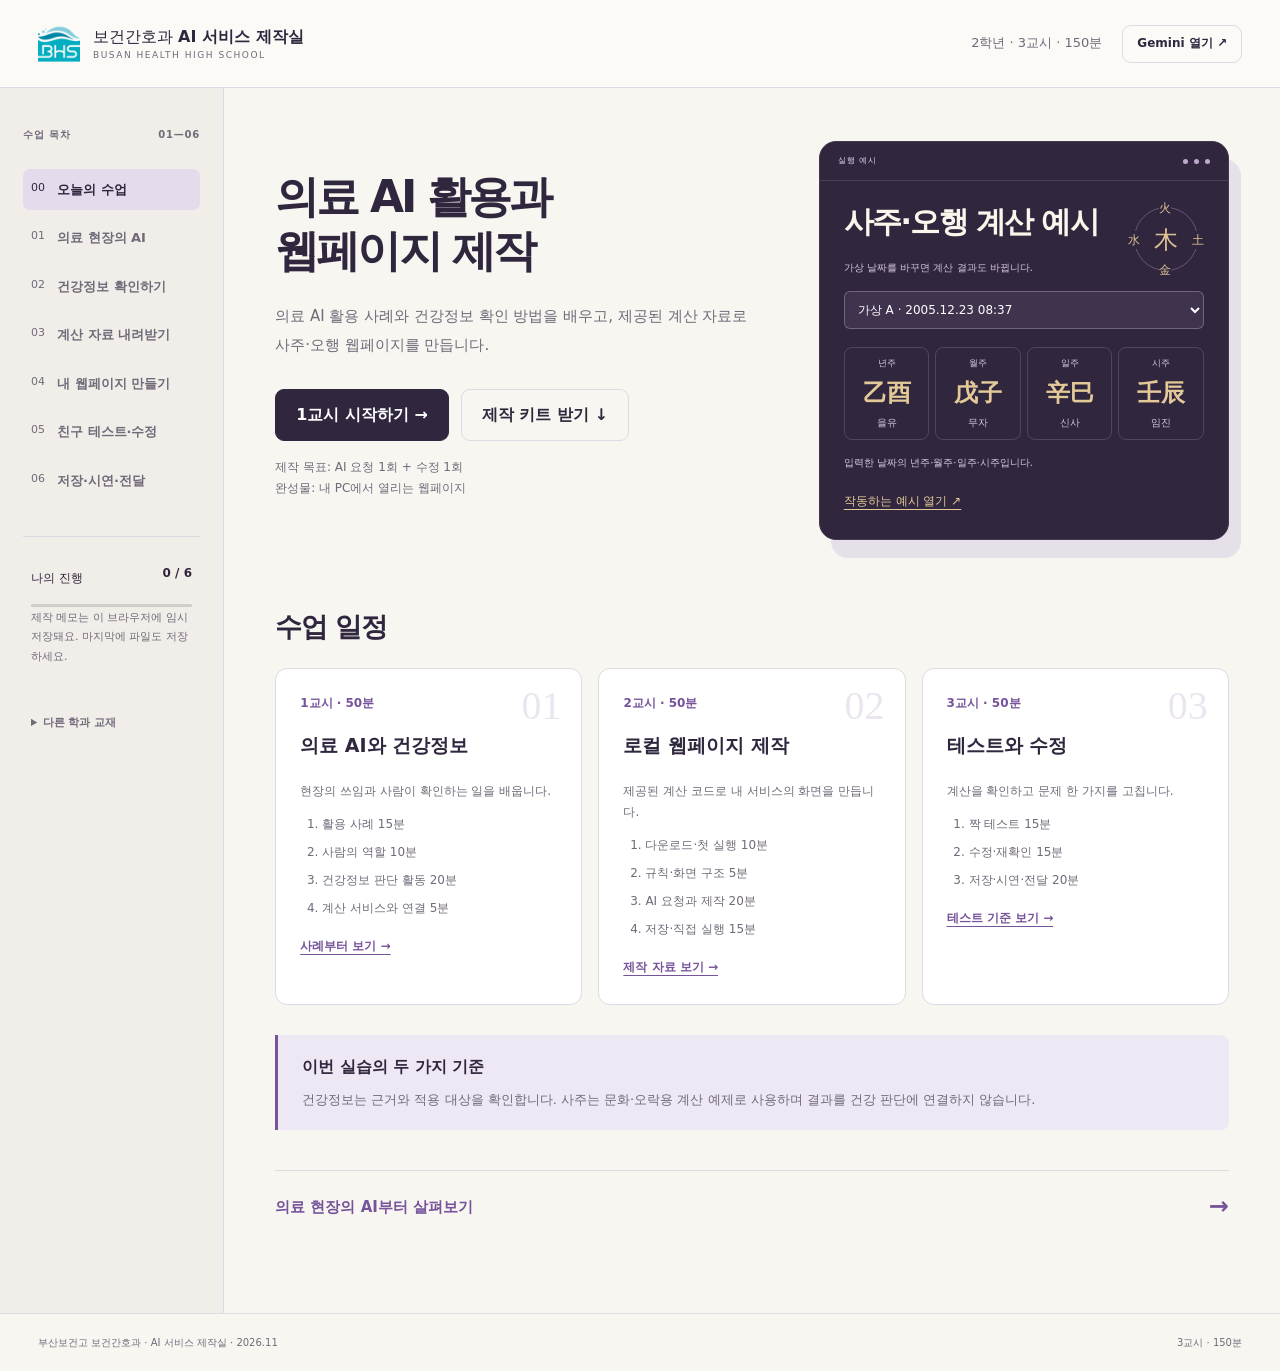
==== commit 56465d0c: "Use plain instructional copy throughout the health course" ====
--- a/docs/index.html
+++ b/docs/index.html
@@ -1,17 +1,17 @@
 <!doctype html><html lang="ko"><head>
 <meta charset="utf-8"><meta name="viewport" content="width=device-width,initial-scale=1"><meta name="theme-color" content="#30263e">
 <meta name="description" content="의료 AI의 쓰임과 건강정보 확인을 배우고, 계산 자료로 로컬 사주·오행 카드 웹서비스를 만드는 150분 실습.">
-<title>내 서비스 하나 · 보건간호과 AI 제작실</title><link rel="icon" href="assets/brand/busanhc-emblem.gif"><link rel="stylesheet" href="health-service.css?v=20261108">
-<script src="downloads/health-service/saju-core.js" defer></script><script src="health-service.js?v=20261108" defer></script></head><body>
+<title>의료 AI 활용과 웹페이지 제작 · 보건간호과</title><link rel="icon" href="assets/brand/busanhc-emblem.gif"><link rel="stylesheet" href="health-service.css?v=20261108b">
+<script src="downloads/health-service/saju-core.js" defer></script><script src="health-service.js?v=20261108b" defer></script></head><body>
 <a class="skip" href="#main">본문으로 이동</a><header class="topbar"><a class="brand" href="#home"><img src="assets/brand/busanhc-emblem.gif" width="42" height="42" alt="부산보건고등학교 교표"><span>보건간호과 <b>AI 서비스 제작실</b><small>BUSAN HEALTH HIGH SCHOOL</small></span></a><div class="top-actions"><span>2학년 · 3교시 · 150분</span><a class="button small ghost" href="https://gemini.google.com/" target="_blank" rel="noopener">Gemini 열기 ↗</a></div></header>
-<div class="shell"><aside class="sidebar"><div class="side-title">MY LITTLE SERVICE <span>01—06</span></div><nav aria-label="수업 목차"><a href="#home">00 <span>오늘의 수업</span></a><a href="#medical">01 <span>의료 현장의 AI</span></a><a href="#care">02 <span>건강정보 확인하기</span></a><a href="#materials">03 <span>계산 자료 내려받기</span></a><a href="#build">04 <span>내 웹페이지 만들기</span></a><a href="#test">05 <span>친구 테스트·수정</span></a><a href="#finish">06 <span>저장·시연·전달</span></a></nav><div class="side-progress"><small>나의 진행</small><b id="progress-label">0 / 6</b><progress id="progress" max="6" value="0"></progress><p>제작 메모는 이 브라우저에 임시 저장돼요. 마지막에 파일도 저장하세요.</p></div><details class="other-courses"><summary>다른 학과 교재</summary><a href="https://zeusk302-png.github.io/busanhc-food-ai-2026/">푸드디저트과 →</a><a href="https://zeusk302-png.github.io/busanhc-it-outsourcing-2026/">IT경영과 →</a><a href="https://zeusk302-png.github.io/busanhc-entry-lab-2026/">1학년 엔트리 →</a></details></aside><main id="main" tabindex="-1">
-<section data-page="home"><div class="hero"><div><div class="eyebrow">HEALTH × AI × MY SERVICE</div><h1>의료 AI를 이해하고,<br><em>내 서비스 하나</em>를<br>완성하다.</h1><p class="lead">건강정보를 확인하는 눈을 기르고,<br>계산 자료로 나만의 사주·오행 카드 웹페이지를 만듭니다.</p><div class="actions"><a class="button" href="#medical">1교시 시작하기 →</a><a class="button ghost" href="#materials">제작 키트 받기 ↓</a></div><p class="fine">제작 목표: AI 요청 1회 + 수정 1회<br>완성물: 내 PC에서 열리는 웹페이지</p></div><div class="service-preview"><div class="preview-head"><span>OFFLINE SERVICE / PREVIEW</span><i></i><i></i><i></i></div><div class="preview-body"><div class="orbit" aria-hidden="true">木<span>火</span><span>土</span><span>金</span><span>水</span></div><h2>나에게 도착한<br>작은 사주 카드.</h2><label for="demo-case">가상 날짜를 바꾸면 계산 결과도 바뀝니다.</label><select id="demo-case"><option value="0">가상 A · 2005.12.23 08:37</option><option value="1">가상 B · 2008.05.20 14:30</option><option value="2">가상 C · 2010.09.10 23:30</option></select><div id="demo-pillars" class="demo-pillars" aria-live="polite"></div><p>같은 입력 + 같은 규칙 = 같은 계산 결과</p><a href="downloads/health-service/한파일-완성예시.html" target="_blank" rel="noopener">작동하는 예시 열기 ↗</a></div></div></div>
-<div class="section-heading"><span class="eyebrow">TODAY'S ROUTE</span><h2>이해하고 → 만들고 → 직접 확인하기</h2></div><div class="periods"><article class="period"><span class="period-no">01</span><small>1교시 · 50분</small><h3>의료 AI와 건강정보</h3><p>현장의 쓰임과 사람이 확인하는 일을 배웁니다.</p><ol><li>활용 사례 15분</li><li>사람의 역할 10분</li><li>건강정보 판단 활동 20분</li><li>계산 서비스와 연결 5분</li></ol><a href="#medical">사례부터 보기 →</a></article><article class="period"><span class="period-no">02</span><small>2교시 · 50분</small><h3>내 로컬 웹서비스</h3><p>제공된 계산 코드로 내 서비스의 화면을 만듭니다.</p><ol><li>다운로드·첫 실행 10분</li><li>규칙·화면 구조 5분</li><li>AI 요청과 제작 20분</li><li>저장·직접 실행 15분</li></ol><a href="#materials">제작 자료 보기 →</a></article><article class="period"><span class="period-no">03</span><small>3교시 · 50분</small><h3>친구가 쓰는 서비스</h3><p>계산을 확인하고 문제 한 가지를 고칩니다.</p><ol><li>짝 테스트 15분</li><li>수정·재확인 15분</li><li>저장·시연·전달 20분</li></ol><a href="#test">테스트 기준 보기 →</a></article></div><div class="note"><b>이번 실습의 두 가지 기준</b><p>건강정보는 근거와 적용 대상을 확인합니다. 사주는 문화·오락용 계산 예제로 사용하며 결과를 건강 판단에 연결하지 않습니다.</p></div><a class="next" href="#medical">의료 현장의 AI부터 살펴보기 <span>→</span></a></section>
-<section data-page="medical" hidden><div class="eyebrow">01 / 1교시 · 0–25분</div><h1>의료 현장에서는<br>AI가 어떤 일을 할까?</h1><p class="lead">어떤 자료로 어떤 일을 돕는지, 그 결과를 누가 확인하는지 살펴봅니다.</p><div class="case-grid"><article class="case"><span class="case-icon">▧</span><span class="badge">01 · 영상 판독 보조</span><h2>영상에서 살펴볼 부분 찾기</h2><p>의료영상 분석에 AI를 활용하는 기기가 있습니다. FDA의 목록에서 영상의학·심혈관 등 실제 허가 사례를 찾아볼 수 있습니다.</p><p class="question">AI가 표시한 부분을 의료진이 다시 확인해야 하는 이유는?</p><a href="https://www.fda.gov/medical-devices/artificial-intelligence-enabled-medical-devices/list-artificial-intelligence-enabled-medical-devices" target="_blank" rel="noopener">FDA 공식 기기 목록 ↗</a><small>미국 허가 사례이며 일반 채팅 AI의 진단 성능을 뜻하지 않습니다.</small></article><article class="case"><span class="case-icon">≋</span><span class="badge">02 · 간호기록 지원</span><h2>관찰한 내용을 기록 초안으로</h2><p>간호용 Dragon Copilot은 돌봄 과정의 기록을 지원합니다. 담당자가 내용을 검토·수정하고 기록에 반영하는 흐름을 보여줍니다.</p><p class="question">말하지 않은 내용이 기록됐다면 무엇과 비교해야 할까?</p><a href="https://support.microsoft.com/en-gb/dragon-copilot/nurses/overview-of-the-dragon-copilot-experience-for-nurses" target="_blank" rel="noopener">Microsoft 공식 설명·시연 ↗</a><small>기관에 도입된 업무용 도구의 사례입니다.</small></article><article class="case"><span class="case-icon">◇</span><span class="badge">03 · 의료·간호 교육</span><h2>가상 상황에서 설명 연습하기</h2><p>WHO는 생성형 AI의 활용 분야로 의료·간호 교육과 모의 환자 상황을 소개합니다. 연습에서도 잘못되거나 빠진 내용을 확인해야 합니다.</p><p class="question">그럴듯한 설명과 확인된 설명을 어떻게 구분할까?</p><a href="https://www.who.int/news/item/18-01-2024-who-releases-ai-ethics-and-governance-guidance-for-large-multi-modal-models" target="_blank" rel="noopener">WHO 활용·위험 안내 ↗</a><small>활용 가능성의 소개가 모든 제품의 효과를 보장하지는 않습니다.</small></article></div>
-<div class="section-heading"><span class="eyebrow">HUMAN IN THE LOOP</span><h2>보건 분야에서 사람에게 남는 일</h2></div><div class="flow"><div><b>자료</b><p>관찰한 사실·검사·기록</p></div><span>→</span><div><b>AI의 출력</b><p>표시·요약·초안</p></div><span>→</span><div class="highlight"><b>사람의 확인</b><p>대상·누락·오류·설명</p></div></div><div class="activity"><span class="badge">짝과 2분 이야기</span><h3>AI로 시간이 줄어든다면, 사람은 무엇에 시간을 더 쓸까?</h3><p>환자의 말을 듣기, 관찰하기, 이해했는지 확인하기 중 하나를 골라 이유를 말해 보세요.</p></div><label class="check"><input type="checkbox" data-check="medical">AI가 돕는 일과 사람이 확인할 일을 하나씩 설명했다.</label><a class="next" href="#care">건강정보를 확인하는 기준 익히기 <span>→</span></a></section>
-<section data-page="care" hidden><div class="eyebrow">02 / 1교시 · 25–50분</div><h1>건강정보,<br>그대로 써도 될까?</h1><p class="lead">AI의 자신감보다 출처·대상·조건을 봅니다. 다음은 강사가 만든 가상 상황입니다.</p><div class="criteria"><article><b>출처를 열어 보기</b><p>기관 이름만 믿지 않고 원문과 날짜를 확인합니다.</p></article><article><b>대상과 조건 보기</b><p>연령·상황·예외 조건이 질문과 맞는지 봅니다.</p></article><article><b>정보의 경계 정하기</b><p>개인 진단·약 결정은 의료진과 상의하고 실제 환자 정보는 일반 채팅에 올리지 않습니다.</p></article></div><article class="scenario"><span class="badge">가상 상황 A</span><h2>“공식 기관에서 봤다는데, 링크는 없대.”</h2><p>AI가 기관 이름을 말하며 모든 청소년에게 같은 방법이 맞다고 답했습니다.</p><div class="choice"><button data-vote="source" data-value="use">그대로 사용한다</button><button data-vote="source" data-value="check">원문과 적용 대상을 확인한다</button></div><p class="reply" id="reply-source" hidden></p></article><article class="scenario"><span class="badge">가상 상황 B</span><h2>“친구 건강검진표를 올리면 설명이 쉽겠지?”</h2><p>실습의 목적은 AI가 정보를 설명하는 방식을 살펴보는 것입니다.</p><div class="choice"><button data-vote="privacy" data-value="real">실제 사진을 올린다</button><button data-vote="privacy" data-value="fiction">강사가 준 가상 자료를 쓴다</button></div><p class="reply" id="reply-privacy" hidden></p></article><article class="scenario"><span class="badge">가상 상황 C</span><h2>“AI 두 개가 같은 말을 했으니 확인 끝?”</h2><p>두 AI가 같은 내용을 말했지만 원문 자료와는 아직 대조하지 않았습니다.</p><div class="choice"><button data-vote="certainty" data-value="agree">답이 같으니 확인 완료</button><button data-vote="certainty" data-value="original">원문 자료와 따로 대조한다</button></div><p class="reply" id="reply-certainty" hidden></p></article><p class="source-note">확인 기준 참고: <a href="https://www.who.int/news/item/18-01-2024-who-releases-ai-ethics-and-governance-guidance-for-large-multi-modal-models" target="_blank" rel="noopener">WHO의 부정확한 출력·자동화 편향·정보보호 설명 ↗</a></p><div class="bridge"><span class="eyebrow">다음 시간에는</span><h2>AI로 만든 화면에도<br>확인할 기준이 필요합니다.</h2><p>건강정보는 공식 자료와, 계산 결과는 정해진 규칙과 비교합니다. 사주 계산 코드로 웹서비스를 만들고 가상 예시로 확인해 봅시다.</p><p class="fine">사주는 문화·오락 콘텐츠입니다. 의료 AI 사례와 구분하며 건강 상태를 판단하는 기능으로 사용하지 않습니다.</p></div><label class="check"><input type="checkbox" data-check="care">가상 상황 3개를 판단하고 이유를 친구와 이야기했다.</label><a class="next" href="#materials">2교시 · 계산 자료와 시작 키트 받기 <span>→</span></a></section>
-<section data-page="materials" hidden><div class="eyebrow">03 / 2교시 · 0–15분</div><h1>긴 계산은 준비됐어요.<br>이제 내 화면을 만듭니다.</h1><p class="lead">압축을 풀면 처음부터 작동하는 화면이 있습니다. 계산 파일을 그대로 두고 내 서비스의 화면을 바꿉니다.</p><a class="download-main" href="downloads/health-service-kit.zip" download><span class="download-symbol">↓</span><div><small>먼저 이 파일 하나</small><h2>사주 서비스 시작 키트 ZIP</h2><p>규칙 · 코드 · 화면 · AI 첨부자료 · 테스트 · 한 파일 완성 예시</p></div><b>다운로드</b></a><div class="two-col"><article class="panel"><span class="badge">압축을 푼 뒤</span><h2>이 파일들을 함께 둡니다.</h2><div class="file-list"><div><code>index.html</code><span>내가 바꿀 화면</span></div><div><code>saju-core.js</code><span>준비된 계산 코드</span></div><div><code>saju-ui.js</code><span>입력·결과를 연결하는 코드</span></div><div><code>02-AI제작자료.txt</code><span>AI에 첨부할 파일 하나</span></div></div><p class="fine">ZIP을 우클릭 → 모두 압축 풀기. ZIP 내부에서 바로 실행하지 않습니다.</p></article><article class="panel lavender"><span class="badge">첫 실행 · 3분</span><h2>바꾸기 전에 열어 보기</h2><ol><li>풀린 폴더의 <b>index.html</b>을 더블클릭합니다.</li><li><b>가상 예시 넣기 → 카드 계산하기</b>를 누릅니다.</li><li><b>乙酉 / 戊子 / 辛巳 / 壬辰</b>인지 봅니다.</li></ol><p>이 화면이 작동하면 준비 완료입니다.</p></article></div><div class="section-heading"><span class="eyebrow">RULES, NOT GUESSES</span><h2>계산 규칙은 이렇게 들어 있습니다.</h2></div><div class="flow"><div><b>양력 날짜·시각</b><p>KST · 2000–2035년</p></div><span>→</span><div><b>고정된 계산 코드</b><p>절입 표·60간지·시주</p></div><span>→</span><div class="highlight"><b>네 기둥·오행 개수</b><p>같은 입력에 같은 결과</p></div></div><div class="note"><b>수업에서 정한 계산 기준</b><p>양력 · 한국 표준시 · 일주 23시 변경 · 출생지·진태양시 보정 없음. 오행은 여덟 겉글자만 셉니다. 창작 이야기와 실제 계산값을 구분합니다.</p></div><div class="download-links"><a href="downloads/health-service/01-계산규칙.txt" download>전체 계산 규칙 TXT ↓</a><a href="downloads/health-service/02-AI제작자료.txt" download>AI 첨부자료 TXT ↓</a><a href="downloads/health-service/한파일-완성예시.html" download>한 파일 예시 HTML ↓</a><a href="downloads/health-service/한파일-완성예시.html" target="_blank" rel="noopener">예시 직접 열기 ↗</a></div><details class="panel"><summary>계산 코드의 출처와 범위</summary><p>절기표는 <a href="https://github.com/6tail/lunar-javascript" target="_blank" rel="noopener">lunar-javascript 1.7.8</a>로 생성하고 UTC+8을 KST로 변환했습니다. 지정한 기준의 고정 예시·경계 사례를 참조 라이브러리에 대조했습니다. 전문가 감정 인증은 아닙니다.</p><p>음력·대운·궁합·진태양시 보정은 수업 범위에 없습니다. 다른 만세력은 계산 관행에 따라 달라질 수 있습니다. 전체 규칙과 MIT 라이선스는 키트에 포함되어 있습니다.</p></details><label class="check"><input type="checkbox" data-check="materials">압축을 풀고 원본 index.html의 계산 결과를 확인했다.</label><a class="next" href="#build">내 서비스 이름과 화면 정하기 <span>→</span></a></section>
-<section data-page="build" hidden><div class="eyebrow">04 / 2교시 · 15–50분</div><h1>AI에게는<br>바꿀 화면을 부탁해요.</h1><p class="lead">이름과 분위기를 정하고 첨부자료 하나, 요청문 하나로 시작합니다.</p><div class="two-col"><label class="field"><span>내 서비스 이름</span><input data-field="projectName" maxlength="50" placeholder="예: 별빛 우체국"></label><label class="field"><span>화면의 분위기</span><select data-field="theme"><option>밤하늘 · 짙은 남색과 금색</option><option>봄 편지 · 크림색과 연보라</option><option>깔끔한 실험실 · 흰색과 청록</option><option>귀여운 문방구 · 분홍과 둥근 카드</option></select></label></div><div class="recipe"><div class="step-number">1</div><div><h2>새 채팅에 자료 하나 첨부</h2><p>키트의 <b>02-AI제작자료.txt</b>를 첨부합니다. 긴 절입 표와 계산 파일까지 모두 올릴 필요는 없습니다.</p><p class="fine">첨부가 어려우면 TXT를 메모장으로 열어 내용 전체를 채팅에 붙입니다.</p></div></div><div class="recipe"><div class="step-number">2</div><div><h2>첫 제작 요청 보내기</h2><pre id="create-prompt"></pre><div class="actions"><button class="button" data-copy="create">내 요청문 복사</button><button class="button ghost" data-save="prompt">요청문 TXT 저장 ↓</button></div></div></div><div class="recipe"><div class="step-number">3</div><div><h2>HTML 코드만 복사해 저장</h2><ol><li>AI가 준 HTML 코드 블록의 내용을 복사합니다.</li><li>메모장에 붙여 넣고 <b>다른 이름으로 저장</b>합니다.</li><li>파일 형식 <b>모든 파일</b> · 이름 <b>index.html</b> · 인코딩 <b>UTF-8</b>.</li><li>시작 폴더의 <b>index.html만</b> 바꿉니다.</li></ol><div class="save-settings"><span>파일명 <b>index.html</b></span><span>형식 <b>모든 파일</b></span><span>인코딩 <b>UTF-8</b></span></div><p class="fine">index.html.txt가 아닌지 확인하세요. 코드 앞뒤의 설명이나 ``` 표시는 넣지 않습니다.</p></div></div><div class="recipe"><div class="step-number">4</div><div><h2>내 PC에서 직접 열기</h2><p>저장한 <b>index.html</b>을 더블클릭합니다. 같은 폴더의 <b>saju-core.js, saju-ui.js</b>가 계산을 연결합니다. 가상 예시를 넣어 계산해 보세요.</p><p>웹페이지를 실행할 때 AI에 다시 질문할 필요가 없습니다.</p></div></div><div class="note"><b>무료 사용량이 막혔다면</b><p>공통 시작 파일도 완성 가능한 결과물입니다. index.html을 메모장으로 열어 제목·설명·CSS 색상부터 직접 바꿔 보세요. 첫 제작 1회와 수정 1회를 목표로 진행합니다.</p></div><label class="check"><input type="checkbox" data-check="build">내 제목이 있는 index.html을 저장하고 직접 열었다.</label><a class="next" href="#test">3교시 · 친구와 결과 확인하기 <span>→</span></a></section>
-<section data-page="test" hidden><div class="eyebrow">05 / 3교시 · 0–30분</div><h1>예쁜 화면에서 한 걸음.<br>계산까지 확인해요.</h1><p class="lead">친구의 실제 생년월일 대신 가상 입력 3개로 테스트합니다.</p><div class="table-wrap"><table><caption>이 수업의 계산 기준에 따른 가상 테스트</caption><thead><tr><th>가상 입력 · KST</th><th>년주</th><th>월주</th><th>일주</th><th>시주</th></tr></thead><tbody id="fixture-rows"></tbody></table></div><div class="test-grid"><article class="panel"><h3>01 · 계산값</h3><p>네 기둥이 표와 같고 오행 개수 합이 8인가요?</p></article><article class="panel"><h3>02 · 입력·초기화</h3><p>빈 입력을 안내하나요? 입력을 바꾸면 지난 결과가 사라지나요?</p></article><article class="panel"><h3>03 · 사용하기</h3><p>처음 보는 친구가 날짜를 넣고 결과를 확인할 수 있나요?</p></article></div><div class="two-col"><label class="field"><span>고칠 것 한 가지 · 바꾸기 전</span><textarea data-field="before" placeholder="예: 날짜를 바꿔도 이전 결과가 보여서 헷갈렸다."></textarea></label><label class="field"><span>수정 후 같은 행동으로 다시 확인</span><textarea data-field="after" placeholder="예: 날짜를 바꾸자 이전 결과가 사라지고 새 계산값이 표와 같았다."></textarea></label></div><div class="panel lavender"><span class="badge">두 번째 AI 요청</span><h2>관찰한 문제 하나만 보내기</h2><pre id="fix-prompt"></pre><button class="button" data-copy="fix">수정 요청문 복사</button><p class="fine">내 index.html과 이 요청문을 함께 보냅니다. 계산 코드를 유지하며 화면과 연결 부분을 고친 뒤 같은 테스트를 합니다.</p></div><label class="check"><input type="checkbox" data-check="test">가상 예시 3개를 대조하고 문제 한 가지를 수정·재확인했다.</label><a class="next" href="#finish">전체 폴더 저장하고 시연하기 <span>→</span></a></section>
-<section data-page="finish" hidden><div class="eyebrow">06 / 3교시 · 30–50분</div><h1>내 서비스 하나,<br>파일로 남기기.</h1><p class="lead">전달한 폴더가 다른 PC에서도 열려야 완성입니다.</p><div class="two-col"><article class="panel"><span class="badge">저장 · 전달</span><h2>세 파일이 함께 있어야 합니다.</h2><ol><li><b>index.html + saju-core.js + saju-ui.js</b>를 한 폴더에 둡니다.</li><li>브라우저를 닫았다 다시 열어 계산을 확인합니다.</li><li>폴더 전체를 ZIP으로 압축합니다.</li><li>강사가 안내한 방법으로 실제 파일을 전달합니다.</li></ol><p class="fine">index.html만 보내면 계산 코드가 빠집니다. 다운로드만 한 상태는 파일 전달 완료가 아닙니다.</p></article><article class="panel lavender"><span class="badge">대표 시연 · 30초</span><h2>세 가지만 보여 주세요.</h2><ol><li>내 서비스 이름과 내가 바꾼 화면.</li><li>가상 입력 하나와 실제 계산 결과.</li><li>친구 테스트에서 고친 점 한 가지.</li></ol><p>계산 결과와 창작 이야기 문구의 차이도 설명해 보세요.</p></article></div><label class="field"><span>내가 설명할 수 있는 것 한 가지</span><textarea data-field="reflection" placeholder="바꾼 화면 / 확인한 계산 규칙 / 의료 AI를 사용할 때 확인할 점 중 하나를 적으세요."></textarea></label><div class="actions"><button class="button" data-save="record">제작·테스트 기록 TXT 저장 ↓</button><a class="button ghost" href="downloads/health-service/한파일-완성예시.html" download>공통 한 파일 예시 저장 ↓</a></div><p class="fine">공통 예시와 내 결과물을 구분하세요. 기록에는 입력한 메모가 포함됩니다. 실명·실제 건강정보·생년월일을 적지 않습니다.</p><label class="check"><input type="checkbox" data-check="finish">전체 폴더와 제작 기록을 저장하고 강사에게 실제 파일을 전달했다.</label><div class="closing"><span class="eyebrow">TODAY, I CAN</span><h2>AI를 쓰고,<br>결과를 확인하는 사람.</h2><p>의료 AI에서는 근거와 사람의 확인을,<br>내 서비스에서는 규칙과 실제 작동을 확인했습니다.</p></div></section>
-</main></div><footer class="footer"><span>부산보건고 보건간호과 · AI 서비스 제작실 · 2026.11</span><span>공식 자료 확인 → 파일 제작 → 가상 입력으로 검수</span></footer><div id="toast" role="status" aria-live="polite"></div><noscript>계산 예시·복사·진행 저장에는 JavaScript가 필요합니다. 시작 키트의 시작하기.txt로 진행할 수 있습니다.</noscript></body></html>
+<div class="shell"><aside class="sidebar"><div class="side-title">수업 목차 <span>01—06</span></div><nav aria-label="수업 목차"><a href="#home">00 <span>오늘의 수업</span></a><a href="#medical">01 <span>의료 현장의 AI</span></a><a href="#care">02 <span>건강정보 확인하기</span></a><a href="#materials">03 <span>계산 자료 내려받기</span></a><a href="#build">04 <span>내 웹페이지 만들기</span></a><a href="#test">05 <span>친구 테스트·수정</span></a><a href="#finish">06 <span>저장·시연·전달</span></a></nav><div class="side-progress"><small>나의 진행</small><b id="progress-label">0 / 6</b><progress id="progress" max="6" value="0"></progress><p>제작 메모는 이 브라우저에 임시 저장돼요. 마지막에 파일도 저장하세요.</p></div><details class="other-courses"><summary>다른 학과 교재</summary><a href="https://zeusk302-png.github.io/busanhc-food-ai-2026/">푸드디저트과 →</a><a href="https://zeusk302-png.github.io/busanhc-it-outsourcing-2026/">IT경영과 →</a><a href="https://zeusk302-png.github.io/busanhc-entry-lab-2026/">1학년 엔트리 →</a></details></aside><main id="main" tabindex="-1">
+<section data-page="home"><div class="hero"><div><h1>의료 AI 활용과<br>웹페이지 제작</h1><p class="lead">의료 AI 활용 사례와 건강정보 확인 방법을 배우고, 제공된 계산 자료로 사주·오행 웹페이지를 만듭니다.</p><div class="actions"><a class="button" href="#medical">1교시 시작하기 →</a><a class="button ghost" href="#materials">제작 키트 받기 ↓</a></div><p class="fine">제작 목표: AI 요청 1회 + 수정 1회<br>완성물: 내 PC에서 열리는 웹페이지</p></div><div class="service-preview"><div class="preview-head"><span>실행 예시</span><i></i><i></i><i></i></div><div class="preview-body"><div class="orbit" aria-hidden="true">木<span>火</span><span>土</span><span>金</span><span>水</span></div><h2>사주·오행 계산 예시</h2><label for="demo-case">가상 날짜를 바꾸면 계산 결과도 바뀝니다.</label><select id="demo-case"><option value="0">가상 A · 2005.12.23 08:37</option><option value="1">가상 B · 2008.05.20 14:30</option><option value="2">가상 C · 2010.09.10 23:30</option></select><div id="demo-pillars" class="demo-pillars" aria-live="polite"></div><p>입력한 날짜의 년주·월주·일주·시주입니다.</p><a href="downloads/health-service/한파일-완성예시.html" target="_blank" rel="noopener">작동하는 예시 열기 ↗</a></div></div></div>
+<div class="section-heading"><h2>수업 일정</h2></div><div class="periods"><article class="period"><span class="period-no">01</span><small>1교시 · 50분</small><h3>의료 AI와 건강정보</h3><p>현장의 쓰임과 사람이 확인하는 일을 배웁니다.</p><ol><li>활용 사례 15분</li><li>사람의 역할 10분</li><li>건강정보 판단 활동 20분</li><li>계산 서비스와 연결 5분</li></ol><a href="#medical">사례부터 보기 →</a></article><article class="period"><span class="period-no">02</span><small>2교시 · 50분</small><h3>로컬 웹페이지 제작</h3><p>제공된 계산 코드로 내 서비스의 화면을 만듭니다.</p><ol><li>다운로드·첫 실행 10분</li><li>규칙·화면 구조 5분</li><li>AI 요청과 제작 20분</li><li>저장·직접 실행 15분</li></ol><a href="#materials">제작 자료 보기 →</a></article><article class="period"><span class="period-no">03</span><small>3교시 · 50분</small><h3>테스트와 수정</h3><p>계산을 확인하고 문제 한 가지를 고칩니다.</p><ol><li>짝 테스트 15분</li><li>수정·재확인 15분</li><li>저장·시연·전달 20분</li></ol><a href="#test">테스트 기준 보기 →</a></article></div><div class="note"><b>이번 실습의 두 가지 기준</b><p>건강정보는 근거와 적용 대상을 확인합니다. 사주는 문화·오락용 계산 예제로 사용하며 결과를 건강 판단에 연결하지 않습니다.</p></div><a class="next" href="#medical">의료 현장의 AI부터 살펴보기 <span>→</span></a></section>
+<section data-page="medical" hidden><div class="eyebrow">01 / 1교시 · 0–25분</div><h1>의료 현장의 AI 활용</h1><p class="lead">어떤 자료로 어떤 일을 돕는지, 그 결과를 누가 확인하는지 살펴봅니다.</p><div class="case-grid"><article class="case"><span class="case-icon">▧</span><span class="badge">01 · 영상 판독 보조</span><h2>영상에서 살펴볼 부분 찾기</h2><p>의료영상 분석에 AI를 활용하는 기기가 있습니다. FDA의 목록에서 영상의학·심혈관 등 실제 허가 사례를 찾아볼 수 있습니다.</p><p class="question">AI가 표시한 부분을 의료진이 다시 확인해야 하는 이유는?</p><a href="https://www.fda.gov/medical-devices/artificial-intelligence-enabled-medical-devices/list-artificial-intelligence-enabled-medical-devices" target="_blank" rel="noopener">FDA 공식 기기 목록 ↗</a><small>미국 허가 사례이며 일반 채팅 AI의 진단 성능을 뜻하지 않습니다.</small></article><article class="case"><span class="case-icon">≋</span><span class="badge">02 · 간호기록 지원</span><h2>관찰한 내용을 기록 초안으로</h2><p>간호용 Dragon Copilot은 돌봄 과정의 기록을 지원합니다. 담당자가 내용을 검토·수정하고 기록에 반영하는 흐름을 보여줍니다.</p><p class="question">말하지 않은 내용이 기록됐다면 무엇과 비교해야 할까?</p><a href="https://support.microsoft.com/en-gb/dragon-copilot/nurses/overview-of-the-dragon-copilot-experience-for-nurses" target="_blank" rel="noopener">Microsoft 공식 설명·시연 ↗</a><small>기관에 도입된 업무용 도구의 사례입니다.</small></article><article class="case"><span class="case-icon">◇</span><span class="badge">03 · 의료·간호 교육</span><h2>가상 상황에서 설명 연습하기</h2><p>WHO는 생성형 AI의 활용 분야로 의료·간호 교육과 모의 환자 상황을 소개합니다. 연습에서도 잘못되거나 빠진 내용을 확인해야 합니다.</p><p class="question">그럴듯한 설명과 확인된 설명을 어떻게 구분할까?</p><a href="https://www.who.int/news/item/18-01-2024-who-releases-ai-ethics-and-governance-guidance-for-large-multi-modal-models" target="_blank" rel="noopener">WHO 활용·위험 안내 ↗</a><small>활용 가능성의 소개가 모든 제품의 효과를 보장하지는 않습니다.</small></article></div>
+<div class="section-heading"><h2>의료 AI 결과의 확인 과정</h2></div><div class="flow"><div><b>자료</b><p>관찰한 사실·검사·기록</p></div><span>→</span><div><b>AI의 출력</b><p>표시·요약·초안</p></div><span>→</span><div class="highlight"><b>사람의 확인</b><p>대상·누락·오류·설명</p></div></div><div class="activity"><span class="badge">짝과 2분 이야기</span><h3>AI로 시간이 줄어든다면, 사람은 무엇에 시간을 더 쓸까?</h3><p>환자의 말을 듣기, 관찰하기, 이해했는지 확인하기 중 하나를 골라 이유를 말해 보세요.</p></div><label class="check"><input type="checkbox" data-check="medical">AI가 돕는 일과 사람이 확인할 일을 하나씩 설명했다.</label><a class="next" href="#care">건강정보를 확인하는 기준 익히기 <span>→</span></a></section>
+<section data-page="care" hidden><div class="eyebrow">02 / 1교시 · 25–50분</div><h1>건강정보 확인 기준</h1><p class="lead">건강정보를 사용할 때는 출처·대상·조건을 확인합니다. 다음은 강사가 만든 가상 상황입니다.</p><div class="criteria"><article><b>출처를 열어 보기</b><p>기관 이름만 믿지 않고 원문과 날짜를 확인합니다.</p></article><article><b>대상과 조건 보기</b><p>연령·상황·예외 조건이 질문과 맞는지 봅니다.</p></article><article><b>정보의 경계 정하기</b><p>개인 진단·약 결정은 의료진과 상의하고 실제 환자 정보는 일반 채팅에 올리지 않습니다.</p></article></div><article class="scenario"><span class="badge">가상 상황 A</span><h2>“공식 기관에서 봤다는데, 링크는 없대.”</h2><p>AI가 기관 이름을 말하며 모든 청소년에게 같은 방법이 맞다고 답했습니다.</p><div class="choice"><button data-vote="source" data-value="use">그대로 사용한다</button><button data-vote="source" data-value="check">원문과 적용 대상을 확인한다</button></div><p class="reply" id="reply-source" hidden></p></article><article class="scenario"><span class="badge">가상 상황 B</span><h2>“친구 건강검진표를 올리면 설명이 쉽겠지?”</h2><p>실습의 목적은 AI가 정보를 설명하는 방식을 살펴보는 것입니다.</p><div class="choice"><button data-vote="privacy" data-value="real">실제 사진을 올린다</button><button data-vote="privacy" data-value="fiction">강사가 준 가상 자료를 쓴다</button></div><p class="reply" id="reply-privacy" hidden></p></article><article class="scenario"><span class="badge">가상 상황 C</span><h2>“AI 두 개가 같은 말을 했으니 확인 끝?”</h2><p>두 AI가 같은 내용을 말했지만 원문 자료와는 아직 대조하지 않았습니다.</p><div class="choice"><button data-vote="certainty" data-value="agree">답이 같으니 확인 완료</button><button data-vote="certainty" data-value="original">원문 자료와 따로 대조한다</button></div><p class="reply" id="reply-certainty" hidden></p></article><p class="source-note">확인 기준 참고: <a href="https://www.who.int/news/item/18-01-2024-who-releases-ai-ethics-and-governance-guidance-for-large-multi-modal-models" target="_blank" rel="noopener">WHO의 부정확한 출력·자동화 편향·정보보호 설명 ↗</a></p><div class="panel"><h2>2교시 실습: 사주·오행 계산 웹페이지</h2><p>건강정보는 공식 자료와, 계산 결과는 정해진 규칙과 비교합니다. 사주 계산 코드로 웹서비스를 만들고 가상 예시로 확인해 봅시다.</p><p class="fine">사주는 문화·오락 콘텐츠입니다. 의료 AI 사례와 구분하며 건강 상태를 판단하는 기능으로 사용하지 않습니다.</p></div><label class="check"><input type="checkbox" data-check="care">가상 상황 3개를 판단하고 이유를 친구와 이야기했다.</label><a class="next" href="#materials">2교시 · 계산 자료와 시작 키트 받기 <span>→</span></a></section>
+<section data-page="materials" hidden><div class="eyebrow">03 / 2교시 · 0–15분</div><h1>계산 자료 다운로드</h1><p class="lead">시작 키트에는 계산 코드와 웹페이지 예시가 들어 있습니다. 압축을 풀어 실행한 뒤 화면을 수정합니다.</p><a class="download-main" href="downloads/health-service-kit.zip" download><span class="download-symbol">↓</span><div><small>실습 자료</small><h2>사주 서비스 시작 키트 ZIP</h2><p>규칙 · 코드 · 화면 · AI 첨부자료 · 테스트 · 한 파일 완성 예시</p></div><b>다운로드</b></a><div class="two-col"><article class="panel"><span class="badge">압축을 푼 뒤</span><h2>이 파일들을 함께 둡니다.</h2><div class="file-list"><div><code>index.html</code><span>내가 바꿀 화면</span></div><div><code>saju-core.js</code><span>준비된 계산 코드</span></div><div><code>saju-ui.js</code><span>입력·결과를 연결하는 코드</span></div><div><code>02-AI제작자료.txt</code><span>AI에 첨부할 파일 하나</span></div></div><p class="fine">ZIP을 우클릭 → 모두 압축 풀기. ZIP 내부에서 바로 실행하지 않습니다.</p></article><article class="panel lavender"><span class="badge">첫 실행 · 3분</span><h2>바꾸기 전에 열어 보기</h2><ol><li>풀린 폴더의 <b>index.html</b>을 더블클릭합니다.</li><li><b>가상 예시 넣기 → 카드 계산하기</b>를 누릅니다.</li><li><b>乙酉 / 戊子 / 辛巳 / 壬辰</b>인지 봅니다.</li></ol><p>이 화면이 작동하면 준비 완료입니다.</p></article></div><div class="section-heading"><h2>계산 과정</h2></div><div class="flow"><div><b>양력 날짜·시각</b><p>KST · 2000–2035년</p></div><span>→</span><div><b>고정된 계산 코드</b><p>절입 표·60간지·시주</p></div><span>→</span><div class="highlight"><b>네 기둥·오행 개수</b><p>같은 입력에 같은 결과</p></div></div><div class="note"><b>수업에서 정한 계산 기준</b><p>양력 · 한국 표준시 · 일주 23시 변경 · 출생지·진태양시 보정 없음. 오행은 여덟 겉글자만 셉니다. 오행 개수의 의미와 계산 기준을 확인합니다.</p></div><div class="download-links"><a href="downloads/health-service/01-계산규칙.txt" download>전체 계산 규칙 TXT ↓</a><a href="downloads/health-service/02-AI제작자료.txt" download>AI 첨부자료 TXT ↓</a><a href="downloads/health-service/한파일-완성예시.html" download>한 파일 예시 HTML ↓</a><a href="downloads/health-service/한파일-완성예시.html" target="_blank" rel="noopener">예시 직접 열기 ↗</a></div><details class="panel"><summary>계산 코드의 출처와 범위</summary><p>절기표는 <a href="https://github.com/6tail/lunar-javascript" target="_blank" rel="noopener">lunar-javascript 1.7.8</a>로 생성하고 UTC+8을 KST로 변환했습니다. 지정한 기준의 고정 예시·경계 사례를 참조 라이브러리에 대조했습니다. 전문가 감정 인증은 아닙니다.</p><p>음력·대운·궁합·진태양시 보정은 수업 범위에 없습니다. 다른 만세력은 계산 관행에 따라 달라질 수 있습니다. 전체 규칙과 MIT 라이선스는 키트에 포함되어 있습니다.</p></details><label class="check"><input type="checkbox" data-check="materials">압축을 풀고 원본 index.html의 계산 결과를 확인했다.</label><a class="next" href="#build">내 서비스 이름과 화면 정하기 <span>→</span></a></section>
+<section data-page="build" hidden><div class="eyebrow">04 / 2교시 · 15–50분</div><h1>AI로 웹페이지 제작</h1><p class="lead">이름과 분위기를 정하고 첨부자료 하나, 요청문 하나로 시작합니다.</p><div class="two-col"><label class="field"><span>내 서비스 이름</span><input data-field="projectName" maxlength="50" placeholder="예: 별빛 우체국"></label><label class="field"><span>화면의 분위기</span><select data-field="theme"><option>밤하늘 · 짙은 남색과 금색</option><option>봄 편지 · 크림색과 연보라</option><option>깔끔한 실험실 · 흰색과 청록</option><option>귀여운 문방구 · 분홍과 둥근 카드</option></select></label></div><div class="recipe"><div class="step-number">1</div><div><h2>새 채팅에 자료 하나 첨부</h2><p>키트의 <b>02-AI제작자료.txt</b>를 첨부합니다. 긴 절입 표와 계산 파일까지 모두 올릴 필요는 없습니다.</p><p class="fine">첨부가 어려우면 TXT를 메모장으로 열어 내용 전체를 채팅에 붙입니다.</p></div></div><div class="recipe"><div class="step-number">2</div><div><h2>첫 제작 요청 보내기</h2><pre id="create-prompt"></pre><div class="actions"><button class="button" data-copy="create">내 요청문 복사</button><button class="button ghost" data-save="prompt">요청문 TXT 저장 ↓</button></div></div></div><div class="recipe"><div class="step-number">3</div><div><h2>HTML 코드만 복사해 저장</h2><ol><li>AI가 준 HTML 코드 블록의 내용을 복사합니다.</li><li>메모장에 붙여 넣고 <b>다른 이름으로 저장</b>합니다.</li><li>파일 형식 <b>모든 파일</b> · 이름 <b>index.html</b> · 인코딩 <b>UTF-8</b>.</li><li>시작 폴더의 <b>index.html만</b> 바꿉니다.</li></ol><div class="save-settings"><span>파일명 <b>index.html</b></span><span>형식 <b>모든 파일</b></span><span>인코딩 <b>UTF-8</b></span></div><p class="fine">index.html.txt가 아닌지 확인하세요. 코드 앞뒤의 설명이나 ``` 표시는 넣지 않습니다.</p></div></div><div class="recipe"><div class="step-number">4</div><div><h2>내 PC에서 직접 열기</h2><p>저장한 <b>index.html</b>을 더블클릭합니다. 같은 폴더의 <b>saju-core.js, saju-ui.js</b>가 계산을 연결합니다. 가상 예시를 넣어 계산해 보세요.</p><p>웹페이지를 실행할 때 AI에 다시 질문할 필요가 없습니다.</p></div></div><div class="note"><b>무료 사용량이 막혔다면</b><p>공통 시작 파일도 완성 가능한 결과물입니다. index.html을 메모장으로 열어 제목·설명·CSS 색상부터 직접 바꿔 보세요. 첫 제작 1회와 수정 1회를 목표로 진행합니다.</p></div><label class="check"><input type="checkbox" data-check="build">내 제목이 있는 index.html을 저장하고 직접 열었다.</label><a class="next" href="#test">3교시 · 친구와 결과 확인하기 <span>→</span></a></section>
+<section data-page="test" hidden><div class="eyebrow">05 / 3교시 · 0–30분</div><h1>계산 결과와 화면 동작 확인</h1><p class="lead">친구의 실제 생년월일 대신 가상 입력 3개로 테스트합니다.</p><div class="table-wrap"><table><caption>이 수업의 계산 기준에 따른 가상 테스트</caption><thead><tr><th>가상 입력 · KST</th><th>년주</th><th>월주</th><th>일주</th><th>시주</th></tr></thead><tbody id="fixture-rows"></tbody></table></div><div class="test-grid"><article class="panel"><h3>01 · 계산값</h3><p>네 기둥이 표와 같고 오행 개수 합이 8인가요?</p></article><article class="panel"><h3>02 · 입력·초기화</h3><p>빈 입력을 안내하나요? 입력을 바꾸면 지난 결과가 사라지나요?</p></article><article class="panel"><h3>03 · 사용하기</h3><p>처음 보는 친구가 날짜를 넣고 결과를 확인할 수 있나요?</p></article></div><div class="two-col"><label class="field"><span>고칠 것 한 가지 · 바꾸기 전</span><textarea data-field="before" placeholder="예: 날짜를 바꿔도 이전 결과가 보여서 헷갈렸다."></textarea></label><label class="field"><span>수정 후 같은 행동으로 다시 확인</span><textarea data-field="after" placeholder="예: 날짜를 바꾸자 이전 결과가 사라지고 새 계산값이 표와 같았다."></textarea></label></div><div class="panel lavender"><span class="badge">두 번째 AI 요청</span><h2>관찰한 문제 하나만 보내기</h2><pre id="fix-prompt"></pre><button class="button" data-copy="fix">수정 요청문 복사</button><p class="fine">내 index.html과 이 요청문을 함께 보냅니다. 계산 코드를 유지하며 화면과 연결 부분을 고친 뒤 같은 테스트를 합니다.</p></div><label class="check"><input type="checkbox" data-check="test">가상 예시 3개를 대조하고 문제 한 가지를 수정·재확인했다.</label><a class="next" href="#finish">전체 폴더 저장하고 시연하기 <span>→</span></a></section>
+<section data-page="finish" hidden><div class="eyebrow">06 / 3교시 · 30–50분</div><h1>파일 저장과 제출</h1><p class="lead">저장한 파일을 다시 실행한 뒤 폴더 전체를 전달합니다.</p><div class="two-col"><article class="panel"><span class="badge">저장 · 전달</span><h2>세 파일이 함께 있어야 합니다.</h2><ol><li><b>index.html + saju-core.js + saju-ui.js</b>를 한 폴더에 둡니다.</li><li>브라우저를 닫았다 다시 열어 계산을 확인합니다.</li><li>폴더 전체를 ZIP으로 압축합니다.</li><li>강사가 안내한 방법으로 실제 파일을 전달합니다.</li></ol><p class="fine">index.html만 보내면 계산 코드가 빠집니다. 다운로드만 한 상태는 파일 전달 완료가 아닙니다.</p></article><article class="panel lavender"><span class="badge">대표 시연 · 30초</span><h2>세 가지만 보여 주세요.</h2><ol><li>내 서비스 이름과 내가 바꾼 화면.</li><li>가상 입력 하나와 실제 계산 결과.</li><li>친구 테스트에서 고친 점 한 가지.</li></ol><p>적용한 계산 기준을 한 가지 설명합니다.</p></article></div><label class="field"><span>내가 설명할 수 있는 것 한 가지</span><textarea data-field="reflection" placeholder="바꾼 화면 / 확인한 계산 규칙 / 의료 AI를 사용할 때 확인할 점 중 하나를 적으세요."></textarea></label><div class="actions"><button class="button" data-save="record">제작·테스트 기록 TXT 저장 ↓</button><a class="button ghost" href="downloads/health-service/한파일-완성예시.html" download>공통 한 파일 예시 저장 ↓</a></div><p class="fine">공통 예시와 내 결과물을 구분하세요. 기록에는 입력한 메모가 포함됩니다. 실명·실제 건강정보·생년월일을 적지 않습니다.</p><label class="check"><input type="checkbox" data-check="finish">전체 폴더와 제작 기록을 저장하고 강사에게 실제 파일을 전달했다.</label></section>
+</main></div><footer class="footer"><span>부산보건고 보건간호과 · AI 서비스 제작실 · 2026.11</span><span>3교시 · 150분</span></footer><div id="toast" role="status" aria-live="polite"></div><noscript>계산 예시·복사·진행 저장에는 JavaScript가 필요합니다. 시작 키트의 시작하기.txt로 진행할 수 있습니다.</noscript></body></html>
--- a/docs/health-service.css
+++ b/docs/health-service.css
@@ -3,3 +3,6 @@
 @media(max-width:1180px){.shell{grid-template-columns:200px minmax(0,1fr)}.sidebar{padding:30px 15px}.hero{gap:22px}.hero h1{font-size:39px}.service-preview{box-shadow:7px 10px 0 #e6e0e9}.period,.case{padding:20px}.period h3{font-size:17px}.case h2{font-size:21px}.topbar{padding:0 26px}.brand{font-size:14px}}
 @media(max-width:900px){.shell{display:block}.sidebar{min-height:0;border-right:0;border-bottom:1px solid var(--line);padding:12px 22px}.side-title,.side-progress,.other-courses{display:none}.sidebar nav{display:flex;gap:8px;overflow:auto}.sidebar nav a{white-space:nowrap;padding:8px 10px}.sidebar nav a span{font-size:12px}main{padding:40px 25px 50px}.hero h1{font-size:45px}.topbar{height:80px}.top-actions>span{display:none}.brand small{font-size:8px}}
 @media(max-width:640px){.topbar{padding:0 18px;gap:12px;height:76px}.brand{gap:9px;font-size:12px}.brand img{width:34px;height:34px}.brand small{font-size:7px;letter-spacing:.1em}.top-actions .button{font-size:10px;padding:7px 10px;min-height:34px}.sidebar{padding:10px 12px}.sidebar nav a{font-size:9px;gap:6px}main{padding:33px 20px 45px}.hero{grid-template-columns:1fr;gap:26px;margin-bottom:50px}.hero h1{font-size:43px}.hero .lead{font-size:14px}.service-preview{justify-self:stretch;max-width:none;box-shadow:6px 8px 0 #e6e0e9}.preview-body{padding:25px}.preview-body h2{font-size:32px}.preview-body label{font-size:11px}.demo-pillars b{font-size:28px}.periods,.case-grid,.two-col,.test-grid,.criteria{grid-template-columns:1fr}.period{padding:25px}.period h3{font-size:22px}.period p,.period ol{font-size:13px}.case h2{font-size:25px}.case p{font-size:14px}.case-icon{float:right;margin:0 0 10px 15px}.case small{font-size:11px}.flow{flex-direction:column;gap:9px}.flow>span{transform:rotate(90deg);line-height:1}.flow>div{padding:18px 22px}.criteria{gap:18px}.criteria p{font-size:13px}.scenario{padding:23px}.scenario h2{font-size:22px}.choice button{width:100%;text-align:left}.download-main{gap:15px;padding:23px;flex-wrap:wrap}.download-main h2{font-size:23px}.download-main>div{flex:1;min-width:190px}.download-main>b{margin-left:45px}.download-symbol{font-size:35px}.recipe{grid-template-columns:28px minmax(0,1fr);gap:13px}.step-number{width:27px;height:27px;font-size:18px}.recipe h2{font-size:22px}.recipe pre,.panel pre{padding:16px}.button{font-size:13px;padding:12px 16px}.two-col{gap:15px}.panel{padding:23px}.closing{padding:30px}.closing h2{font-size:34px}.footer{padding:20px;font-size:9px}.next{font-size:13px}}
+
+/* Functional headings and readable paragraph wrapping. */
+h1{font-weight:700;font-size:clamp(30px,3.5vw,44px)}.hero h1{font-weight:700;font-size:clamp(32px,3.5vw,44px)}.lead{word-break:keep-all;overflow-wrap:break-word}
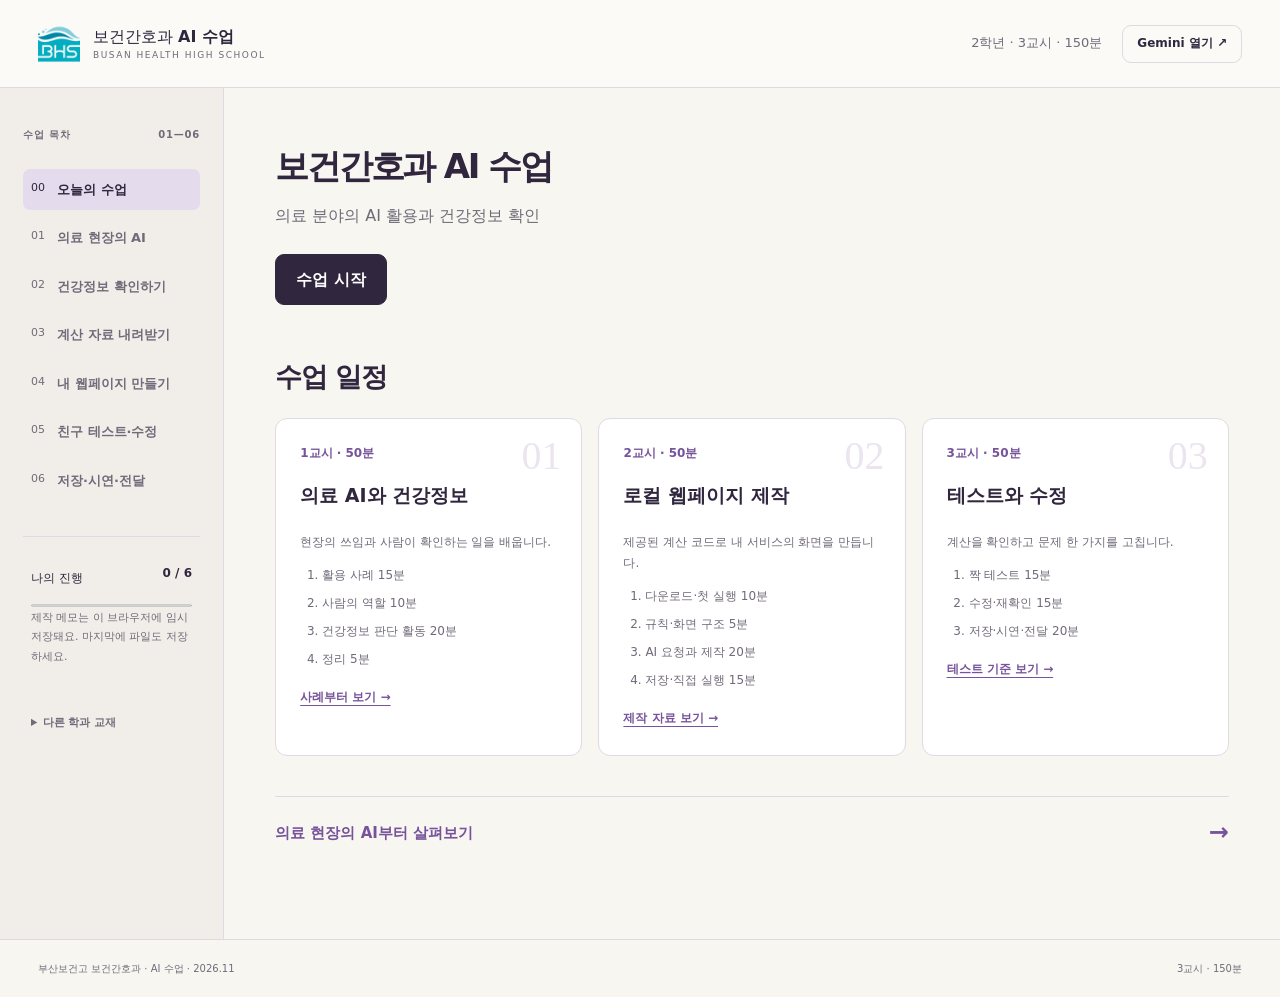
==== commit f7952633: "Restore health curriculum as the course overview" ====
--- a/docs/index.html
+++ b/docs/index.html
@@ -1,17 +1,17 @@
 <!doctype html><html lang="ko"><head>
 <meta charset="utf-8"><meta name="viewport" content="width=device-width,initial-scale=1"><meta name="theme-color" content="#30263e">
-<meta name="description" content="의료 AI의 쓰임과 건강정보 확인을 배우고, 계산 자료로 로컬 사주·오행 카드 웹서비스를 만드는 150분 실습.">
-<title>의료 AI 활용과 웹페이지 제작 · 보건간호과</title><link rel="icon" href="assets/brand/busanhc-emblem.gif"><link rel="stylesheet" href="health-service.css?v=20261108b">
-<script src="downloads/health-service/saju-core.js" defer></script><script src="health-service.js?v=20261108b" defer></script></head><body>
-<a class="skip" href="#main">본문으로 이동</a><header class="topbar"><a class="brand" href="#home"><img src="assets/brand/busanhc-emblem.gif" width="42" height="42" alt="부산보건고등학교 교표"><span>보건간호과 <b>AI 서비스 제작실</b><small>BUSAN HEALTH HIGH SCHOOL</small></span></a><div class="top-actions"><span>2학년 · 3교시 · 150분</span><a class="button small ghost" href="https://gemini.google.com/" target="_blank" rel="noopener">Gemini 열기 ↗</a></div></header>
+<meta name="description" content="보건간호과 AI 수업. 의료 분야의 AI 활용, 건강정보 확인, AI 웹페이지 제작 실습.">
+<title>보건간호과 AI 수업 · 부산보건고</title><link rel="icon" href="assets/brand/busanhc-emblem.gif"><link rel="stylesheet" href="health-service.css?v=20261108c">
+<script src="downloads/health-service/saju-core.js" defer></script><script src="health-service.js?v=20261108c" defer></script></head><body>
+<a class="skip" href="#main">본문으로 이동</a><header class="topbar"><a class="brand" href="#home"><img src="assets/brand/busanhc-emblem.gif" width="42" height="42" alt="부산보건고등학교 교표"><span>보건간호과 <b>AI 수업</b><small>BUSAN HEALTH HIGH SCHOOL</small></span></a><div class="top-actions"><span>2학년 · 3교시 · 150분</span><a class="button small ghost" href="https://gemini.google.com/" target="_blank" rel="noopener">Gemini 열기 ↗</a></div></header>
 <div class="shell"><aside class="sidebar"><div class="side-title">수업 목차 <span>01—06</span></div><nav aria-label="수업 목차"><a href="#home">00 <span>오늘의 수업</span></a><a href="#medical">01 <span>의료 현장의 AI</span></a><a href="#care">02 <span>건강정보 확인하기</span></a><a href="#materials">03 <span>계산 자료 내려받기</span></a><a href="#build">04 <span>내 웹페이지 만들기</span></a><a href="#test">05 <span>친구 테스트·수정</span></a><a href="#finish">06 <span>저장·시연·전달</span></a></nav><div class="side-progress"><small>나의 진행</small><b id="progress-label">0 / 6</b><progress id="progress" max="6" value="0"></progress><p>제작 메모는 이 브라우저에 임시 저장돼요. 마지막에 파일도 저장하세요.</p></div><details class="other-courses"><summary>다른 학과 교재</summary><a href="https://zeusk302-png.github.io/busanhc-food-ai-2026/">푸드디저트과 →</a><a href="https://zeusk302-png.github.io/busanhc-it-outsourcing-2026/">IT경영과 →</a><a href="https://zeusk302-png.github.io/busanhc-entry-lab-2026/">1학년 엔트리 →</a></details></aside><main id="main" tabindex="-1">
-<section data-page="home"><div class="hero"><div><h1>의료 AI 활용과<br>웹페이지 제작</h1><p class="lead">의료 AI 활용 사례와 건강정보 확인 방법을 배우고, 제공된 계산 자료로 사주·오행 웹페이지를 만듭니다.</p><div class="actions"><a class="button" href="#medical">1교시 시작하기 →</a><a class="button ghost" href="#materials">제작 키트 받기 ↓</a></div><p class="fine">제작 목표: AI 요청 1회 + 수정 1회<br>완성물: 내 PC에서 열리는 웹페이지</p></div><div class="service-preview"><div class="preview-head"><span>실행 예시</span><i></i><i></i><i></i></div><div class="preview-body"><div class="orbit" aria-hidden="true">木<span>火</span><span>土</span><span>金</span><span>水</span></div><h2>사주·오행 계산 예시</h2><label for="demo-case">가상 날짜를 바꾸면 계산 결과도 바뀝니다.</label><select id="demo-case"><option value="0">가상 A · 2005.12.23 08:37</option><option value="1">가상 B · 2008.05.20 14:30</option><option value="2">가상 C · 2010.09.10 23:30</option></select><div id="demo-pillars" class="demo-pillars" aria-live="polite"></div><p>입력한 날짜의 년주·월주·일주·시주입니다.</p><a href="downloads/health-service/한파일-완성예시.html" target="_blank" rel="noopener">작동하는 예시 열기 ↗</a></div></div></div>
-<div class="section-heading"><h2>수업 일정</h2></div><div class="periods"><article class="period"><span class="period-no">01</span><small>1교시 · 50분</small><h3>의료 AI와 건강정보</h3><p>현장의 쓰임과 사람이 확인하는 일을 배웁니다.</p><ol><li>활용 사례 15분</li><li>사람의 역할 10분</li><li>건강정보 판단 활동 20분</li><li>계산 서비스와 연결 5분</li></ol><a href="#medical">사례부터 보기 →</a></article><article class="period"><span class="period-no">02</span><small>2교시 · 50분</small><h3>로컬 웹페이지 제작</h3><p>제공된 계산 코드로 내 서비스의 화면을 만듭니다.</p><ol><li>다운로드·첫 실행 10분</li><li>규칙·화면 구조 5분</li><li>AI 요청과 제작 20분</li><li>저장·직접 실행 15분</li></ol><a href="#materials">제작 자료 보기 →</a></article><article class="period"><span class="period-no">03</span><small>3교시 · 50분</small><h3>테스트와 수정</h3><p>계산을 확인하고 문제 한 가지를 고칩니다.</p><ol><li>짝 테스트 15분</li><li>수정·재확인 15분</li><li>저장·시연·전달 20분</li></ol><a href="#test">테스트 기준 보기 →</a></article></div><div class="note"><b>이번 실습의 두 가지 기준</b><p>건강정보는 근거와 적용 대상을 확인합니다. 사주는 문화·오락용 계산 예제로 사용하며 결과를 건강 판단에 연결하지 않습니다.</p></div><a class="next" href="#medical">의료 현장의 AI부터 살펴보기 <span>→</span></a></section>
+<section data-page="home"><header class="course-overview"><h1>보건간호과 AI 수업</h1><p class="lead">의료 분야의 AI 활용과 건강정보 확인</p><a class="button" href="#medical">수업 시작</a></header>
+<div class="section-heading"><h2>수업 일정</h2></div><div class="periods"><article class="period"><span class="period-no">01</span><small>1교시 · 50분</small><h3>의료 AI와 건강정보</h3><p>현장의 쓰임과 사람이 확인하는 일을 배웁니다.</p><ol><li>활용 사례 15분</li><li>사람의 역할 10분</li><li>건강정보 판단 활동 20분</li><li>정리 5분</li></ol><a href="#medical">사례부터 보기 →</a></article><article class="period"><span class="period-no">02</span><small>2교시 · 50분</small><h3>로컬 웹페이지 제작</h3><p>제공된 계산 코드로 내 서비스의 화면을 만듭니다.</p><ol><li>다운로드·첫 실행 10분</li><li>규칙·화면 구조 5분</li><li>AI 요청과 제작 20분</li><li>저장·직접 실행 15분</li></ol><a href="#materials">제작 자료 보기 →</a></article><article class="period"><span class="period-no">03</span><small>3교시 · 50분</small><h3>테스트와 수정</h3><p>계산을 확인하고 문제 한 가지를 고칩니다.</p><ol><li>짝 테스트 15분</li><li>수정·재확인 15분</li><li>저장·시연·전달 20분</li></ol><a href="#test">테스트 기준 보기 →</a></article></div><a class="next" href="#medical">의료 현장의 AI부터 살펴보기 <span>→</span></a></section>
 <section data-page="medical" hidden><div class="eyebrow">01 / 1교시 · 0–25분</div><h1>의료 현장의 AI 활용</h1><p class="lead">어떤 자료로 어떤 일을 돕는지, 그 결과를 누가 확인하는지 살펴봅니다.</p><div class="case-grid"><article class="case"><span class="case-icon">▧</span><span class="badge">01 · 영상 판독 보조</span><h2>영상에서 살펴볼 부분 찾기</h2><p>의료영상 분석에 AI를 활용하는 기기가 있습니다. FDA의 목록에서 영상의학·심혈관 등 실제 허가 사례를 찾아볼 수 있습니다.</p><p class="question">AI가 표시한 부분을 의료진이 다시 확인해야 하는 이유는?</p><a href="https://www.fda.gov/medical-devices/artificial-intelligence-enabled-medical-devices/list-artificial-intelligence-enabled-medical-devices" target="_blank" rel="noopener">FDA 공식 기기 목록 ↗</a><small>미국 허가 사례이며 일반 채팅 AI의 진단 성능을 뜻하지 않습니다.</small></article><article class="case"><span class="case-icon">≋</span><span class="badge">02 · 간호기록 지원</span><h2>관찰한 내용을 기록 초안으로</h2><p>간호용 Dragon Copilot은 돌봄 과정의 기록을 지원합니다. 담당자가 내용을 검토·수정하고 기록에 반영하는 흐름을 보여줍니다.</p><p class="question">말하지 않은 내용이 기록됐다면 무엇과 비교해야 할까?</p><a href="https://support.microsoft.com/en-gb/dragon-copilot/nurses/overview-of-the-dragon-copilot-experience-for-nurses" target="_blank" rel="noopener">Microsoft 공식 설명·시연 ↗</a><small>기관에 도입된 업무용 도구의 사례입니다.</small></article><article class="case"><span class="case-icon">◇</span><span class="badge">03 · 의료·간호 교육</span><h2>가상 상황에서 설명 연습하기</h2><p>WHO는 생성형 AI의 활용 분야로 의료·간호 교육과 모의 환자 상황을 소개합니다. 연습에서도 잘못되거나 빠진 내용을 확인해야 합니다.</p><p class="question">그럴듯한 설명과 확인된 설명을 어떻게 구분할까?</p><a href="https://www.who.int/news/item/18-01-2024-who-releases-ai-ethics-and-governance-guidance-for-large-multi-modal-models" target="_blank" rel="noopener">WHO 활용·위험 안내 ↗</a><small>활용 가능성의 소개가 모든 제품의 효과를 보장하지는 않습니다.</small></article></div>
 <div class="section-heading"><h2>의료 AI 결과의 확인 과정</h2></div><div class="flow"><div><b>자료</b><p>관찰한 사실·검사·기록</p></div><span>→</span><div><b>AI의 출력</b><p>표시·요약·초안</p></div><span>→</span><div class="highlight"><b>사람의 확인</b><p>대상·누락·오류·설명</p></div></div><div class="activity"><span class="badge">짝과 2분 이야기</span><h3>AI로 시간이 줄어든다면, 사람은 무엇에 시간을 더 쓸까?</h3><p>환자의 말을 듣기, 관찰하기, 이해했는지 확인하기 중 하나를 골라 이유를 말해 보세요.</p></div><label class="check"><input type="checkbox" data-check="medical">AI가 돕는 일과 사람이 확인할 일을 하나씩 설명했다.</label><a class="next" href="#care">건강정보를 확인하는 기준 익히기 <span>→</span></a></section>
 <section data-page="care" hidden><div class="eyebrow">02 / 1교시 · 25–50분</div><h1>건강정보 확인 기준</h1><p class="lead">건강정보를 사용할 때는 출처·대상·조건을 확인합니다. 다음은 강사가 만든 가상 상황입니다.</p><div class="criteria"><article><b>출처를 열어 보기</b><p>기관 이름만 믿지 않고 원문과 날짜를 확인합니다.</p></article><article><b>대상과 조건 보기</b><p>연령·상황·예외 조건이 질문과 맞는지 봅니다.</p></article><article><b>정보의 경계 정하기</b><p>개인 진단·약 결정은 의료진과 상의하고 실제 환자 정보는 일반 채팅에 올리지 않습니다.</p></article></div><article class="scenario"><span class="badge">가상 상황 A</span><h2>“공식 기관에서 봤다는데, 링크는 없대.”</h2><p>AI가 기관 이름을 말하며 모든 청소년에게 같은 방법이 맞다고 답했습니다.</p><div class="choice"><button data-vote="source" data-value="use">그대로 사용한다</button><button data-vote="source" data-value="check">원문과 적용 대상을 확인한다</button></div><p class="reply" id="reply-source" hidden></p></article><article class="scenario"><span class="badge">가상 상황 B</span><h2>“친구 건강검진표를 올리면 설명이 쉽겠지?”</h2><p>실습의 목적은 AI가 정보를 설명하는 방식을 살펴보는 것입니다.</p><div class="choice"><button data-vote="privacy" data-value="real">실제 사진을 올린다</button><button data-vote="privacy" data-value="fiction">강사가 준 가상 자료를 쓴다</button></div><p class="reply" id="reply-privacy" hidden></p></article><article class="scenario"><span class="badge">가상 상황 C</span><h2>“AI 두 개가 같은 말을 했으니 확인 끝?”</h2><p>두 AI가 같은 내용을 말했지만 원문 자료와는 아직 대조하지 않았습니다.</p><div class="choice"><button data-vote="certainty" data-value="agree">답이 같으니 확인 완료</button><button data-vote="certainty" data-value="original">원문 자료와 따로 대조한다</button></div><p class="reply" id="reply-certainty" hidden></p></article><p class="source-note">확인 기준 참고: <a href="https://www.who.int/news/item/18-01-2024-who-releases-ai-ethics-and-governance-guidance-for-large-multi-modal-models" target="_blank" rel="noopener">WHO의 부정확한 출력·자동화 편향·정보보호 설명 ↗</a></p><div class="panel"><h2>2교시 실습: 사주·오행 계산 웹페이지</h2><p>건강정보는 공식 자료와, 계산 결과는 정해진 규칙과 비교합니다. 사주 계산 코드로 웹서비스를 만들고 가상 예시로 확인해 봅시다.</p><p class="fine">사주는 문화·오락 콘텐츠입니다. 의료 AI 사례와 구분하며 건강 상태를 판단하는 기능으로 사용하지 않습니다.</p></div><label class="check"><input type="checkbox" data-check="care">가상 상황 3개를 판단하고 이유를 친구와 이야기했다.</label><a class="next" href="#materials">2교시 · 계산 자료와 시작 키트 받기 <span>→</span></a></section>
-<section data-page="materials" hidden><div class="eyebrow">03 / 2교시 · 0–15분</div><h1>계산 자료 다운로드</h1><p class="lead">시작 키트에는 계산 코드와 웹페이지 예시가 들어 있습니다. 압축을 풀어 실행한 뒤 화면을 수정합니다.</p><a class="download-main" href="downloads/health-service-kit.zip" download><span class="download-symbol">↓</span><div><small>실습 자료</small><h2>사주 서비스 시작 키트 ZIP</h2><p>규칙 · 코드 · 화면 · AI 첨부자료 · 테스트 · 한 파일 완성 예시</p></div><b>다운로드</b></a><div class="two-col"><article class="panel"><span class="badge">압축을 푼 뒤</span><h2>이 파일들을 함께 둡니다.</h2><div class="file-list"><div><code>index.html</code><span>내가 바꿀 화면</span></div><div><code>saju-core.js</code><span>준비된 계산 코드</span></div><div><code>saju-ui.js</code><span>입력·결과를 연결하는 코드</span></div><div><code>02-AI제작자료.txt</code><span>AI에 첨부할 파일 하나</span></div></div><p class="fine">ZIP을 우클릭 → 모두 압축 풀기. ZIP 내부에서 바로 실행하지 않습니다.</p></article><article class="panel lavender"><span class="badge">첫 실행 · 3분</span><h2>바꾸기 전에 열어 보기</h2><ol><li>풀린 폴더의 <b>index.html</b>을 더블클릭합니다.</li><li><b>가상 예시 넣기 → 카드 계산하기</b>를 누릅니다.</li><li><b>乙酉 / 戊子 / 辛巳 / 壬辰</b>인지 봅니다.</li></ol><p>이 화면이 작동하면 준비 완료입니다.</p></article></div><div class="section-heading"><h2>계산 과정</h2></div><div class="flow"><div><b>양력 날짜·시각</b><p>KST · 2000–2035년</p></div><span>→</span><div><b>고정된 계산 코드</b><p>절입 표·60간지·시주</p></div><span>→</span><div class="highlight"><b>네 기둥·오행 개수</b><p>같은 입력에 같은 결과</p></div></div><div class="note"><b>수업에서 정한 계산 기준</b><p>양력 · 한국 표준시 · 일주 23시 변경 · 출생지·진태양시 보정 없음. 오행은 여덟 겉글자만 셉니다. 오행 개수의 의미와 계산 기준을 확인합니다.</p></div><div class="download-links"><a href="downloads/health-service/01-계산규칙.txt" download>전체 계산 규칙 TXT ↓</a><a href="downloads/health-service/02-AI제작자료.txt" download>AI 첨부자료 TXT ↓</a><a href="downloads/health-service/한파일-완성예시.html" download>한 파일 예시 HTML ↓</a><a href="downloads/health-service/한파일-완성예시.html" target="_blank" rel="noopener">예시 직접 열기 ↗</a></div><details class="panel"><summary>계산 코드의 출처와 범위</summary><p>절기표는 <a href="https://github.com/6tail/lunar-javascript" target="_blank" rel="noopener">lunar-javascript 1.7.8</a>로 생성하고 UTC+8을 KST로 변환했습니다. 지정한 기준의 고정 예시·경계 사례를 참조 라이브러리에 대조했습니다. 전문가 감정 인증은 아닙니다.</p><p>음력·대운·궁합·진태양시 보정은 수업 범위에 없습니다. 다른 만세력은 계산 관행에 따라 달라질 수 있습니다. 전체 규칙과 MIT 라이선스는 키트에 포함되어 있습니다.</p></details><label class="check"><input type="checkbox" data-check="materials">압축을 풀고 원본 index.html의 계산 결과를 확인했다.</label><a class="next" href="#build">내 서비스 이름과 화면 정하기 <span>→</span></a></section>
+<section data-page="materials" hidden><div class="eyebrow">03 / 2교시 · 0–15분</div><h1>계산 자료 다운로드</h1><p class="lead">시작 키트에는 계산 코드와 웹페이지 예시가 들어 있습니다. 압축을 풀어 실행한 뒤 화면을 수정합니다.</p><a class="download-main" href="downloads/health-service-kit.zip" download><span class="download-symbol">↓</span><div><small>실습 자료</small><h2>사주 서비스 시작 키트 ZIP</h2><p>규칙 · 코드 · 화면 · AI 첨부자료 · 테스트 · 한 파일 완성 예시</p></div><b>다운로드</b></a><div class="two-col"><article class="panel"><span class="badge">압축을 푼 뒤</span><h2>이 파일들을 함께 둡니다.</h2><div class="file-list"><div><code>index.html</code><span>내가 바꿀 화면</span></div><div><code>saju-core.js</code><span>준비된 계산 코드</span></div><div><code>saju-ui.js</code><span>입력·결과를 연결하는 코드</span></div><div><code>02-AI제작자료.txt</code><span>AI에 첨부할 파일 하나</span></div></div><p class="fine">ZIP을 우클릭 → 모두 압축 풀기. ZIP 내부에서 바로 실행하지 않습니다.</p></article><article class="panel lavender"><span class="badge">첫 실행 · 3분</span><h2>바꾸기 전에 열어 보기</h2><ol><li>풀린 폴더의 <b>index.html</b>을 더블클릭합니다.</li><li><b>가상 예시 넣기 → 카드 계산하기</b>를 누릅니다.</li><li><b>乙酉 / 戊子 / 辛巳 / 壬辰</b>인지 봅니다.</li></ol><p>이 화면이 작동하면 준비 완료입니다.</p></article></div><details class="panel"><summary>사주 계산 예시 보기</summary><div class="service-preview"><div class="preview-head"><span>실행 예시</span><i></i><i></i><i></i></div><div class="preview-body"><div class="orbit" aria-hidden="true">木<span>火</span><span>土</span><span>金</span><span>水</span></div><h2>사주·오행 계산 예시</h2><label for="demo-case">가상 날짜를 바꾸면 계산 결과도 바뀝니다.</label><select id="demo-case"><option value="0">가상 A · 2005.12.23 08:37</option><option value="1">가상 B · 2008.05.20 14:30</option><option value="2">가상 C · 2010.09.10 23:30</option></select><div id="demo-pillars" class="demo-pillars" aria-live="polite"></div><p>입력한 날짜의 년주·월주·일주·시주입니다.</p><a href="downloads/health-service/한파일-완성예시.html" target="_blank" rel="noopener">작동하는 예시 열기 ↗</a></div></div></details><div class="section-heading"><h2>계산 과정</h2></div><div class="flow"><div><b>양력 날짜·시각</b><p>KST · 2000–2035년</p></div><span>→</span><div><b>고정된 계산 코드</b><p>절입 표·60간지·시주</p></div><span>→</span><div class="highlight"><b>네 기둥·오행 개수</b><p>같은 입력에 같은 결과</p></div></div><div class="note"><b>수업에서 정한 계산 기준</b><p>양력 · 한국 표준시 · 일주 23시 변경 · 출생지·진태양시 보정 없음. 오행은 여덟 겉글자만 셉니다. 오행 개수의 의미와 계산 기준을 확인합니다.</p></div><div class="download-links"><a href="downloads/health-service/01-계산규칙.txt" download>전체 계산 규칙 TXT ↓</a><a href="downloads/health-service/02-AI제작자료.txt" download>AI 첨부자료 TXT ↓</a><a href="downloads/health-service/한파일-완성예시.html" download>한 파일 예시 HTML ↓</a><a href="downloads/health-service/한파일-완성예시.html" target="_blank" rel="noopener">예시 직접 열기 ↗</a></div><details class="panel"><summary>계산 코드의 출처와 범위</summary><p>절기표는 <a href="https://github.com/6tail/lunar-javascript" target="_blank" rel="noopener">lunar-javascript 1.7.8</a>로 생성하고 UTC+8을 KST로 변환했습니다. 지정한 기준의 고정 예시·경계 사례를 참조 라이브러리에 대조했습니다. 전문가 감정 인증은 아닙니다.</p><p>음력·대운·궁합·진태양시 보정은 수업 범위에 없습니다. 다른 만세력은 계산 관행에 따라 달라질 수 있습니다. 전체 규칙과 MIT 라이선스는 키트에 포함되어 있습니다.</p></details><label class="check"><input type="checkbox" data-check="materials">압축을 풀고 원본 index.html의 계산 결과를 확인했다.</label><a class="next" href="#build">내 서비스 이름과 화면 정하기 <span>→</span></a></section>
 <section data-page="build" hidden><div class="eyebrow">04 / 2교시 · 15–50분</div><h1>AI로 웹페이지 제작</h1><p class="lead">이름과 분위기를 정하고 첨부자료 하나, 요청문 하나로 시작합니다.</p><div class="two-col"><label class="field"><span>내 서비스 이름</span><input data-field="projectName" maxlength="50" placeholder="예: 별빛 우체국"></label><label class="field"><span>화면의 분위기</span><select data-field="theme"><option>밤하늘 · 짙은 남색과 금색</option><option>봄 편지 · 크림색과 연보라</option><option>깔끔한 실험실 · 흰색과 청록</option><option>귀여운 문방구 · 분홍과 둥근 카드</option></select></label></div><div class="recipe"><div class="step-number">1</div><div><h2>새 채팅에 자료 하나 첨부</h2><p>키트의 <b>02-AI제작자료.txt</b>를 첨부합니다. 긴 절입 표와 계산 파일까지 모두 올릴 필요는 없습니다.</p><p class="fine">첨부가 어려우면 TXT를 메모장으로 열어 내용 전체를 채팅에 붙입니다.</p></div></div><div class="recipe"><div class="step-number">2</div><div><h2>첫 제작 요청 보내기</h2><pre id="create-prompt"></pre><div class="actions"><button class="button" data-copy="create">내 요청문 복사</button><button class="button ghost" data-save="prompt">요청문 TXT 저장 ↓</button></div></div></div><div class="recipe"><div class="step-number">3</div><div><h2>HTML 코드만 복사해 저장</h2><ol><li>AI가 준 HTML 코드 블록의 내용을 복사합니다.</li><li>메모장에 붙여 넣고 <b>다른 이름으로 저장</b>합니다.</li><li>파일 형식 <b>모든 파일</b> · 이름 <b>index.html</b> · 인코딩 <b>UTF-8</b>.</li><li>시작 폴더의 <b>index.html만</b> 바꿉니다.</li></ol><div class="save-settings"><span>파일명 <b>index.html</b></span><span>형식 <b>모든 파일</b></span><span>인코딩 <b>UTF-8</b></span></div><p class="fine">index.html.txt가 아닌지 확인하세요. 코드 앞뒤의 설명이나 ``` 표시는 넣지 않습니다.</p></div></div><div class="recipe"><div class="step-number">4</div><div><h2>내 PC에서 직접 열기</h2><p>저장한 <b>index.html</b>을 더블클릭합니다. 같은 폴더의 <b>saju-core.js, saju-ui.js</b>가 계산을 연결합니다. 가상 예시를 넣어 계산해 보세요.</p><p>웹페이지를 실행할 때 AI에 다시 질문할 필요가 없습니다.</p></div></div><div class="note"><b>무료 사용량이 막혔다면</b><p>공통 시작 파일도 완성 가능한 결과물입니다. index.html을 메모장으로 열어 제목·설명·CSS 색상부터 직접 바꿔 보세요. 첫 제작 1회와 수정 1회를 목표로 진행합니다.</p></div><label class="check"><input type="checkbox" data-check="build">내 제목이 있는 index.html을 저장하고 직접 열었다.</label><a class="next" href="#test">3교시 · 친구와 결과 확인하기 <span>→</span></a></section>
 <section data-page="test" hidden><div class="eyebrow">05 / 3교시 · 0–30분</div><h1>계산 결과와 화면 동작 확인</h1><p class="lead">친구의 실제 생년월일 대신 가상 입력 3개로 테스트합니다.</p><div class="table-wrap"><table><caption>이 수업의 계산 기준에 따른 가상 테스트</caption><thead><tr><th>가상 입력 · KST</th><th>년주</th><th>월주</th><th>일주</th><th>시주</th></tr></thead><tbody id="fixture-rows"></tbody></table></div><div class="test-grid"><article class="panel"><h3>01 · 계산값</h3><p>네 기둥이 표와 같고 오행 개수 합이 8인가요?</p></article><article class="panel"><h3>02 · 입력·초기화</h3><p>빈 입력을 안내하나요? 입력을 바꾸면 지난 결과가 사라지나요?</p></article><article class="panel"><h3>03 · 사용하기</h3><p>처음 보는 친구가 날짜를 넣고 결과를 확인할 수 있나요?</p></article></div><div class="two-col"><label class="field"><span>고칠 것 한 가지 · 바꾸기 전</span><textarea data-field="before" placeholder="예: 날짜를 바꿔도 이전 결과가 보여서 헷갈렸다."></textarea></label><label class="field"><span>수정 후 같은 행동으로 다시 확인</span><textarea data-field="after" placeholder="예: 날짜를 바꾸자 이전 결과가 사라지고 새 계산값이 표와 같았다."></textarea></label></div><div class="panel lavender"><span class="badge">두 번째 AI 요청</span><h2>관찰한 문제 하나만 보내기</h2><pre id="fix-prompt"></pre><button class="button" data-copy="fix">수정 요청문 복사</button><p class="fine">내 index.html과 이 요청문을 함께 보냅니다. 계산 코드를 유지하며 화면과 연결 부분을 고친 뒤 같은 테스트를 합니다.</p></div><label class="check"><input type="checkbox" data-check="test">가상 예시 3개를 대조하고 문제 한 가지를 수정·재확인했다.</label><a class="next" href="#finish">전체 폴더 저장하고 시연하기 <span>→</span></a></section>
 <section data-page="finish" hidden><div class="eyebrow">06 / 3교시 · 30–50분</div><h1>파일 저장과 제출</h1><p class="lead">저장한 파일을 다시 실행한 뒤 폴더 전체를 전달합니다.</p><div class="two-col"><article class="panel"><span class="badge">저장 · 전달</span><h2>세 파일이 함께 있어야 합니다.</h2><ol><li><b>index.html + saju-core.js + saju-ui.js</b>를 한 폴더에 둡니다.</li><li>브라우저를 닫았다 다시 열어 계산을 확인합니다.</li><li>폴더 전체를 ZIP으로 압축합니다.</li><li>강사가 안내한 방법으로 실제 파일을 전달합니다.</li></ol><p class="fine">index.html만 보내면 계산 코드가 빠집니다. 다운로드만 한 상태는 파일 전달 완료가 아닙니다.</p></article><article class="panel lavender"><span class="badge">대표 시연 · 30초</span><h2>세 가지만 보여 주세요.</h2><ol><li>내 서비스 이름과 내가 바꾼 화면.</li><li>가상 입력 하나와 실제 계산 결과.</li><li>친구 테스트에서 고친 점 한 가지.</li></ol><p>적용한 계산 기준을 한 가지 설명합니다.</p></article></div><label class="field"><span>내가 설명할 수 있는 것 한 가지</span><textarea data-field="reflection" placeholder="바꾼 화면 / 확인한 계산 규칙 / 의료 AI를 사용할 때 확인할 점 중 하나를 적으세요."></textarea></label><div class="actions"><button class="button" data-save="record">제작·테스트 기록 TXT 저장 ↓</button><a class="button ghost" href="downloads/health-service/한파일-완성예시.html" download>공통 한 파일 예시 저장 ↓</a></div><p class="fine">공통 예시와 내 결과물을 구분하세요. 기록에는 입력한 메모가 포함됩니다. 실명·실제 건강정보·생년월일을 적지 않습니다.</p><label class="check"><input type="checkbox" data-check="finish">전체 폴더와 제작 기록을 저장하고 강사에게 실제 파일을 전달했다.</label></section>
-</main></div><footer class="footer"><span>부산보건고 보건간호과 · AI 서비스 제작실 · 2026.11</span><span>3교시 · 150분</span></footer><div id="toast" role="status" aria-live="polite"></div><noscript>계산 예시·복사·진행 저장에는 JavaScript가 필요합니다. 시작 키트의 시작하기.txt로 진행할 수 있습니다.</noscript></body></html>
+</main></div><footer class="footer"><span>부산보건고 보건간호과 · AI 수업 · 2026.11</span><span>3교시 · 150분</span></footer><div id="toast" role="status" aria-live="polite"></div><noscript>계산 예시·복사·진행 저장에는 JavaScript가 필요합니다. 시작 키트의 시작하기.txt로 진행할 수 있습니다.</noscript></body></html>
--- a/docs/health-service.css
+++ b/docs/health-service.css
@@ -6,3 +6,5 @@
 
 /* Functional headings and readable paragraph wrapping. */
 h1{font-weight:700;font-size:clamp(30px,3.5vw,44px)}.hero h1{font-weight:700;font-size:clamp(32px,3.5vw,44px)}.lead{word-break:keep-all;overflow-wrap:break-word}
+
+.course-overview{padding:5px 0 8px}.course-overview h1{font-size:34px;margin-bottom:14px}.course-overview .lead{font-size:16px;margin-bottom:22px}
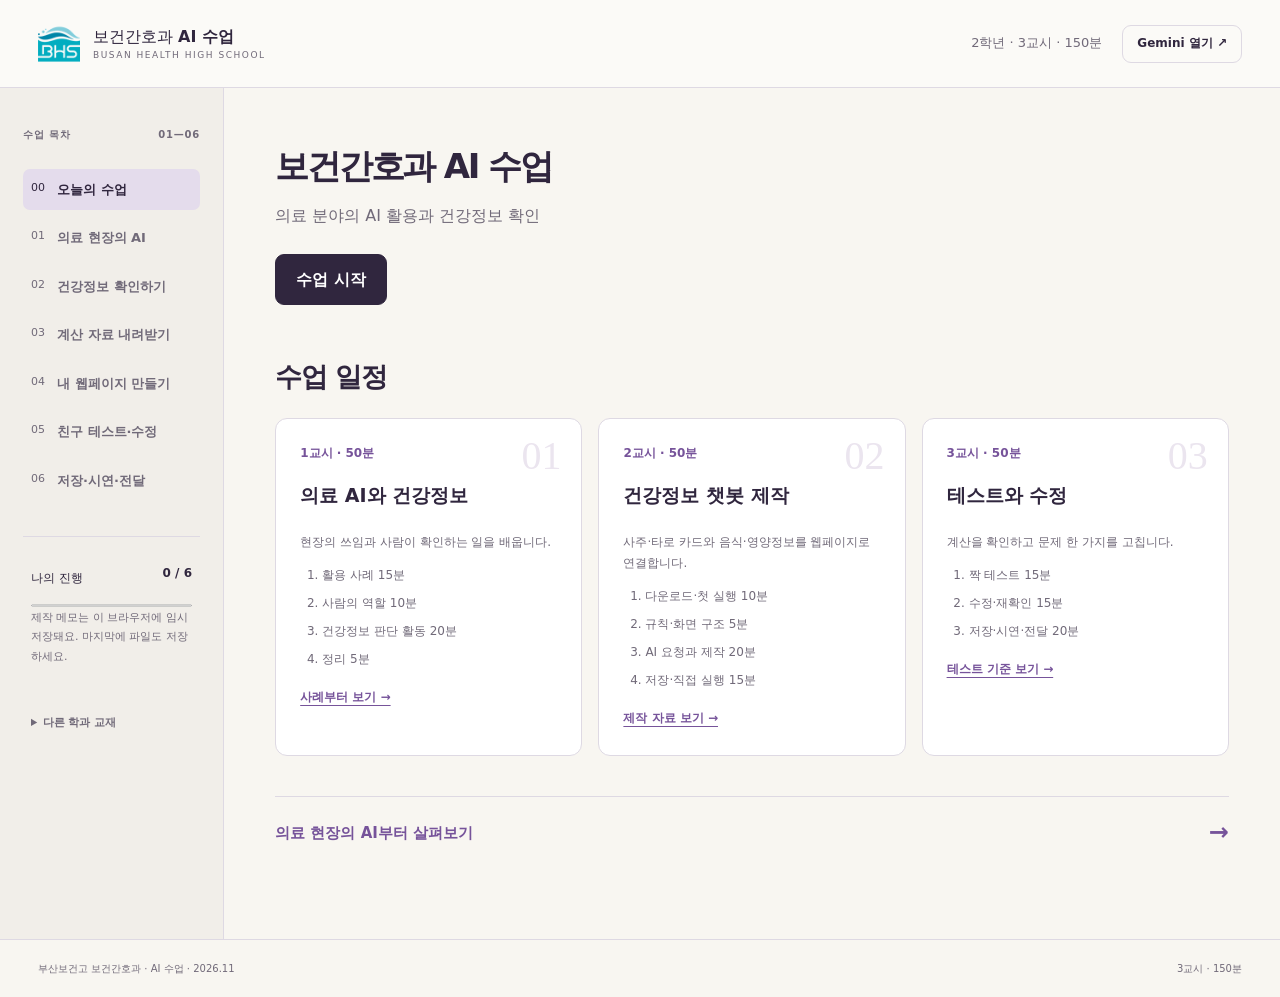
==== commit bac01389: "Add saju tarot nutrition chatbot kit and real Gemini walkthrough" ====
--- a/docs/index.html
+++ b/docs/index.html
@@ -1,17 +1,23 @@
 <!doctype html><html lang="ko"><head>
 <meta charset="utf-8"><meta name="viewport" content="width=device-width,initial-scale=1"><meta name="theme-color" content="#30263e">
 <meta name="description" content="보건간호과 AI 수업. 의료 분야의 AI 활용, 건강정보 확인, AI 웹페이지 제작 실습.">
-<title>보건간호과 AI 수업 · 부산보건고</title><link rel="icon" href="assets/brand/busanhc-emblem.gif"><link rel="stylesheet" href="health-service.css?v=20261108c">
-<script src="downloads/health-service/saju-core.js" defer></script><script src="health-service.js?v=20261108c" defer></script></head><body>
+<title>보건간호과 AI 수업 · 부산보건고</title><link rel="icon" href="assets/brand/busanhc-emblem.gif"><link rel="stylesheet" href="health-service.css?v=20261108d">
+<script src="downloads/health-service/saju-core.js" defer></script><script src="health-service.js?v=20261108d" defer></script></head><body>
 <a class="skip" href="#main">본문으로 이동</a><header class="topbar"><a class="brand" href="#home"><img src="assets/brand/busanhc-emblem.gif" width="42" height="42" alt="부산보건고등학교 교표"><span>보건간호과 <b>AI 수업</b><small>BUSAN HEALTH HIGH SCHOOL</small></span></a><div class="top-actions"><span>2학년 · 3교시 · 150분</span><a class="button small ghost" href="https://gemini.google.com/" target="_blank" rel="noopener">Gemini 열기 ↗</a></div></header>
 <div class="shell"><aside class="sidebar"><div class="side-title">수업 목차 <span>01—06</span></div><nav aria-label="수업 목차"><a href="#home">00 <span>오늘의 수업</span></a><a href="#medical">01 <span>의료 현장의 AI</span></a><a href="#care">02 <span>건강정보 확인하기</span></a><a href="#materials">03 <span>계산 자료 내려받기</span></a><a href="#build">04 <span>내 웹페이지 만들기</span></a><a href="#test">05 <span>친구 테스트·수정</span></a><a href="#finish">06 <span>저장·시연·전달</span></a></nav><div class="side-progress"><small>나의 진행</small><b id="progress-label">0 / 6</b><progress id="progress" max="6" value="0"></progress><p>제작 메모는 이 브라우저에 임시 저장돼요. 마지막에 파일도 저장하세요.</p></div><details class="other-courses"><summary>다른 학과 교재</summary><a href="https://zeusk302-png.github.io/busanhc-food-ai-2026/">푸드디저트과 →</a><a href="https://zeusk302-png.github.io/busanhc-it-outsourcing-2026/">IT경영과 →</a><a href="https://zeusk302-png.github.io/busanhc-entry-lab-2026/">1학년 엔트리 →</a></details></aside><main id="main" tabindex="-1">
 <section data-page="home"><header class="course-overview"><h1>보건간호과 AI 수업</h1><p class="lead">의료 분야의 AI 활용과 건강정보 확인</p><a class="button" href="#medical">수업 시작</a></header>
-<div class="section-heading"><h2>수업 일정</h2></div><div class="periods"><article class="period"><span class="period-no">01</span><small>1교시 · 50분</small><h3>의료 AI와 건강정보</h3><p>현장의 쓰임과 사람이 확인하는 일을 배웁니다.</p><ol><li>활용 사례 15분</li><li>사람의 역할 10분</li><li>건강정보 판단 활동 20분</li><li>정리 5분</li></ol><a href="#medical">사례부터 보기 →</a></article><article class="period"><span class="period-no">02</span><small>2교시 · 50분</small><h3>로컬 웹페이지 제작</h3><p>제공된 계산 코드로 내 서비스의 화면을 만듭니다.</p><ol><li>다운로드·첫 실행 10분</li><li>규칙·화면 구조 5분</li><li>AI 요청과 제작 20분</li><li>저장·직접 실행 15분</li></ol><a href="#materials">제작 자료 보기 →</a></article><article class="period"><span class="period-no">03</span><small>3교시 · 50분</small><h3>테스트와 수정</h3><p>계산을 확인하고 문제 한 가지를 고칩니다.</p><ol><li>짝 테스트 15분</li><li>수정·재확인 15분</li><li>저장·시연·전달 20분</li></ol><a href="#test">테스트 기준 보기 →</a></article></div><a class="next" href="#medical">의료 현장의 AI부터 살펴보기 <span>→</span></a></section>
+<div class="section-heading"><h2>수업 일정</h2></div><div class="periods"><article class="period"><span class="period-no">01</span><small>1교시 · 50분</small><h3>의료 AI와 건강정보</h3><p>현장의 쓰임과 사람이 확인하는 일을 배웁니다.</p><ol><li>활용 사례 15분</li><li>사람의 역할 10분</li><li>건강정보 판단 활동 20분</li><li>정리 5분</li></ol><a href="#medical">사례부터 보기 →</a></article><article class="period"><span class="period-no">02</span><small>2교시 · 50분</small><h3>건강정보 챗봇 제작</h3><p>사주·타로 카드와 음식·영양정보를 웹페이지로 연결합니다.</p><ol><li>다운로드·첫 실행 10분</li><li>규칙·화면 구조 5분</li><li>AI 요청과 제작 20분</li><li>저장·직접 실행 15분</li></ol><a href="#materials">제작 자료 보기 →</a></article><article class="period"><span class="period-no">03</span><small>3교시 · 50분</small><h3>테스트와 수정</h3><p>계산을 확인하고 문제 한 가지를 고칩니다.</p><ol><li>짝 테스트 15분</li><li>수정·재확인 15분</li><li>저장·시연·전달 20분</li></ol><a href="#test">테스트 기준 보기 →</a></article></div><a class="next" href="#medical">의료 현장의 AI부터 살펴보기 <span>→</span></a></section>
 <section data-page="medical" hidden><div class="eyebrow">01 / 1교시 · 0–25분</div><h1>의료 현장의 AI 활용</h1><p class="lead">어떤 자료로 어떤 일을 돕는지, 그 결과를 누가 확인하는지 살펴봅니다.</p><div class="case-grid"><article class="case"><span class="case-icon">▧</span><span class="badge">01 · 영상 판독 보조</span><h2>영상에서 살펴볼 부분 찾기</h2><p>의료영상 분석에 AI를 활용하는 기기가 있습니다. FDA의 목록에서 영상의학·심혈관 등 실제 허가 사례를 찾아볼 수 있습니다.</p><p class="question">AI가 표시한 부분을 의료진이 다시 확인해야 하는 이유는?</p><a href="https://www.fda.gov/medical-devices/artificial-intelligence-enabled-medical-devices/list-artificial-intelligence-enabled-medical-devices" target="_blank" rel="noopener">FDA 공식 기기 목록 ↗</a><small>미국 허가 사례이며 일반 채팅 AI의 진단 성능을 뜻하지 않습니다.</small></article><article class="case"><span class="case-icon">≋</span><span class="badge">02 · 간호기록 지원</span><h2>관찰한 내용을 기록 초안으로</h2><p>간호용 Dragon Copilot은 돌봄 과정의 기록을 지원합니다. 담당자가 내용을 검토·수정하고 기록에 반영하는 흐름을 보여줍니다.</p><p class="question">말하지 않은 내용이 기록됐다면 무엇과 비교해야 할까?</p><a href="https://support.microsoft.com/en-gb/dragon-copilot/nurses/overview-of-the-dragon-copilot-experience-for-nurses" target="_blank" rel="noopener">Microsoft 공식 설명·시연 ↗</a><small>기관에 도입된 업무용 도구의 사례입니다.</small></article><article class="case"><span class="case-icon">◇</span><span class="badge">03 · 의료·간호 교육</span><h2>가상 상황에서 설명 연습하기</h2><p>WHO는 생성형 AI의 활용 분야로 의료·간호 교육과 모의 환자 상황을 소개합니다. 연습에서도 잘못되거나 빠진 내용을 확인해야 합니다.</p><p class="question">그럴듯한 설명과 확인된 설명을 어떻게 구분할까?</p><a href="https://www.who.int/news/item/18-01-2024-who-releases-ai-ethics-and-governance-guidance-for-large-multi-modal-models" target="_blank" rel="noopener">WHO 활용·위험 안내 ↗</a><small>활용 가능성의 소개가 모든 제품의 효과를 보장하지는 않습니다.</small></article></div>
 <div class="section-heading"><h2>의료 AI 결과의 확인 과정</h2></div><div class="flow"><div><b>자료</b><p>관찰한 사실·검사·기록</p></div><span>→</span><div><b>AI의 출력</b><p>표시·요약·초안</p></div><span>→</span><div class="highlight"><b>사람의 확인</b><p>대상·누락·오류·설명</p></div></div><div class="activity"><span class="badge">짝과 2분 이야기</span><h3>AI로 시간이 줄어든다면, 사람은 무엇에 시간을 더 쓸까?</h3><p>환자의 말을 듣기, 관찰하기, 이해했는지 확인하기 중 하나를 골라 이유를 말해 보세요.</p></div><label class="check"><input type="checkbox" data-check="medical">AI가 돕는 일과 사람이 확인할 일을 하나씩 설명했다.</label><a class="next" href="#care">건강정보를 확인하는 기준 익히기 <span>→</span></a></section>
-<section data-page="care" hidden><div class="eyebrow">02 / 1교시 · 25–50분</div><h1>건강정보 확인 기준</h1><p class="lead">건강정보를 사용할 때는 출처·대상·조건을 확인합니다. 다음은 강사가 만든 가상 상황입니다.</p><div class="criteria"><article><b>출처를 열어 보기</b><p>기관 이름만 믿지 않고 원문과 날짜를 확인합니다.</p></article><article><b>대상과 조건 보기</b><p>연령·상황·예외 조건이 질문과 맞는지 봅니다.</p></article><article><b>정보의 경계 정하기</b><p>개인 진단·약 결정은 의료진과 상의하고 실제 환자 정보는 일반 채팅에 올리지 않습니다.</p></article></div><article class="scenario"><span class="badge">가상 상황 A</span><h2>“공식 기관에서 봤다는데, 링크는 없대.”</h2><p>AI가 기관 이름을 말하며 모든 청소년에게 같은 방법이 맞다고 답했습니다.</p><div class="choice"><button data-vote="source" data-value="use">그대로 사용한다</button><button data-vote="source" data-value="check">원문과 적용 대상을 확인한다</button></div><p class="reply" id="reply-source" hidden></p></article><article class="scenario"><span class="badge">가상 상황 B</span><h2>“친구 건강검진표를 올리면 설명이 쉽겠지?”</h2><p>실습의 목적은 AI가 정보를 설명하는 방식을 살펴보는 것입니다.</p><div class="choice"><button data-vote="privacy" data-value="real">실제 사진을 올린다</button><button data-vote="privacy" data-value="fiction">강사가 준 가상 자료를 쓴다</button></div><p class="reply" id="reply-privacy" hidden></p></article><article class="scenario"><span class="badge">가상 상황 C</span><h2>“AI 두 개가 같은 말을 했으니 확인 끝?”</h2><p>두 AI가 같은 내용을 말했지만 원문 자료와는 아직 대조하지 않았습니다.</p><div class="choice"><button data-vote="certainty" data-value="agree">답이 같으니 확인 완료</button><button data-vote="certainty" data-value="original">원문 자료와 따로 대조한다</button></div><p class="reply" id="reply-certainty" hidden></p></article><p class="source-note">확인 기준 참고: <a href="https://www.who.int/news/item/18-01-2024-who-releases-ai-ethics-and-governance-guidance-for-large-multi-modal-models" target="_blank" rel="noopener">WHO의 부정확한 출력·자동화 편향·정보보호 설명 ↗</a></p><div class="panel"><h2>2교시 실습: 사주·오행 계산 웹페이지</h2><p>건강정보는 공식 자료와, 계산 결과는 정해진 규칙과 비교합니다. 사주 계산 코드로 웹서비스를 만들고 가상 예시로 확인해 봅시다.</p><p class="fine">사주는 문화·오락 콘텐츠입니다. 의료 AI 사례와 구분하며 건강 상태를 판단하는 기능으로 사용하지 않습니다.</p></div><label class="check"><input type="checkbox" data-check="care">가상 상황 3개를 판단하고 이유를 친구와 이야기했다.</label><a class="next" href="#materials">2교시 · 계산 자료와 시작 키트 받기 <span>→</span></a></section>
-<section data-page="materials" hidden><div class="eyebrow">03 / 2교시 · 0–15분</div><h1>계산 자료 다운로드</h1><p class="lead">시작 키트에는 계산 코드와 웹페이지 예시가 들어 있습니다. 압축을 풀어 실행한 뒤 화면을 수정합니다.</p><a class="download-main" href="downloads/health-service-kit.zip" download><span class="download-symbol">↓</span><div><small>실습 자료</small><h2>사주 서비스 시작 키트 ZIP</h2><p>규칙 · 코드 · 화면 · AI 첨부자료 · 테스트 · 한 파일 완성 예시</p></div><b>다운로드</b></a><div class="two-col"><article class="panel"><span class="badge">압축을 푼 뒤</span><h2>이 파일들을 함께 둡니다.</h2><div class="file-list"><div><code>index.html</code><span>내가 바꿀 화면</span></div><div><code>saju-core.js</code><span>준비된 계산 코드</span></div><div><code>saju-ui.js</code><span>입력·결과를 연결하는 코드</span></div><div><code>02-AI제작자료.txt</code><span>AI에 첨부할 파일 하나</span></div></div><p class="fine">ZIP을 우클릭 → 모두 압축 풀기. ZIP 내부에서 바로 실행하지 않습니다.</p></article><article class="panel lavender"><span class="badge">첫 실행 · 3분</span><h2>바꾸기 전에 열어 보기</h2><ol><li>풀린 폴더의 <b>index.html</b>을 더블클릭합니다.</li><li><b>가상 예시 넣기 → 카드 계산하기</b>를 누릅니다.</li><li><b>乙酉 / 戊子 / 辛巳 / 壬辰</b>인지 봅니다.</li></ol><p>이 화면이 작동하면 준비 완료입니다.</p></article></div><details class="panel"><summary>사주 계산 예시 보기</summary><div class="service-preview"><div class="preview-head"><span>실행 예시</span><i></i><i></i><i></i></div><div class="preview-body"><div class="orbit" aria-hidden="true">木<span>火</span><span>土</span><span>金</span><span>水</span></div><h2>사주·오행 계산 예시</h2><label for="demo-case">가상 날짜를 바꾸면 계산 결과도 바뀝니다.</label><select id="demo-case"><option value="0">가상 A · 2005.12.23 08:37</option><option value="1">가상 B · 2008.05.20 14:30</option><option value="2">가상 C · 2010.09.10 23:30</option></select><div id="demo-pillars" class="demo-pillars" aria-live="polite"></div><p>입력한 날짜의 년주·월주·일주·시주입니다.</p><a href="downloads/health-service/한파일-완성예시.html" target="_blank" rel="noopener">작동하는 예시 열기 ↗</a></div></div></details><div class="section-heading"><h2>계산 과정</h2></div><div class="flow"><div><b>양력 날짜·시각</b><p>KST · 2000–2035년</p></div><span>→</span><div><b>고정된 계산 코드</b><p>절입 표·60간지·시주</p></div><span>→</span><div class="highlight"><b>네 기둥·오행 개수</b><p>같은 입력에 같은 결과</p></div></div><div class="note"><b>수업에서 정한 계산 기준</b><p>양력 · 한국 표준시 · 일주 23시 변경 · 출생지·진태양시 보정 없음. 오행은 여덟 겉글자만 셉니다. 오행 개수의 의미와 계산 기준을 확인합니다.</p></div><div class="download-links"><a href="downloads/health-service/01-계산규칙.txt" download>전체 계산 규칙 TXT ↓</a><a href="downloads/health-service/02-AI제작자료.txt" download>AI 첨부자료 TXT ↓</a><a href="downloads/health-service/한파일-완성예시.html" download>한 파일 예시 HTML ↓</a><a href="downloads/health-service/한파일-완성예시.html" target="_blank" rel="noopener">예시 직접 열기 ↗</a></div><details class="panel"><summary>계산 코드의 출처와 범위</summary><p>절기표는 <a href="https://github.com/6tail/lunar-javascript" target="_blank" rel="noopener">lunar-javascript 1.7.8</a>로 생성하고 UTC+8을 KST로 변환했습니다. 지정한 기준의 고정 예시·경계 사례를 참조 라이브러리에 대조했습니다. 전문가 감정 인증은 아닙니다.</p><p>음력·대운·궁합·진태양시 보정은 수업 범위에 없습니다. 다른 만세력은 계산 관행에 따라 달라질 수 있습니다. 전체 규칙과 MIT 라이선스는 키트에 포함되어 있습니다.</p></details><label class="check"><input type="checkbox" data-check="materials">압축을 풀고 원본 index.html의 계산 결과를 확인했다.</label><a class="next" href="#build">내 서비스 이름과 화면 정하기 <span>→</span></a></section>
-<section data-page="build" hidden><div class="eyebrow">04 / 2교시 · 15–50분</div><h1>AI로 웹페이지 제작</h1><p class="lead">이름과 분위기를 정하고 첨부자료 하나, 요청문 하나로 시작합니다.</p><div class="two-col"><label class="field"><span>내 서비스 이름</span><input data-field="projectName" maxlength="50" placeholder="예: 별빛 우체국"></label><label class="field"><span>화면의 분위기</span><select data-field="theme"><option>밤하늘 · 짙은 남색과 금색</option><option>봄 편지 · 크림색과 연보라</option><option>깔끔한 실험실 · 흰색과 청록</option><option>귀여운 문방구 · 분홍과 둥근 카드</option></select></label></div><div class="recipe"><div class="step-number">1</div><div><h2>새 채팅에 자료 하나 첨부</h2><p>키트의 <b>02-AI제작자료.txt</b>를 첨부합니다. 긴 절입 표와 계산 파일까지 모두 올릴 필요는 없습니다.</p><p class="fine">첨부가 어려우면 TXT를 메모장으로 열어 내용 전체를 채팅에 붙입니다.</p></div></div><div class="recipe"><div class="step-number">2</div><div><h2>첫 제작 요청 보내기</h2><pre id="create-prompt"></pre><div class="actions"><button class="button" data-copy="create">내 요청문 복사</button><button class="button ghost" data-save="prompt">요청문 TXT 저장 ↓</button></div></div></div><div class="recipe"><div class="step-number">3</div><div><h2>HTML 코드만 복사해 저장</h2><ol><li>AI가 준 HTML 코드 블록의 내용을 복사합니다.</li><li>메모장에 붙여 넣고 <b>다른 이름으로 저장</b>합니다.</li><li>파일 형식 <b>모든 파일</b> · 이름 <b>index.html</b> · 인코딩 <b>UTF-8</b>.</li><li>시작 폴더의 <b>index.html만</b> 바꿉니다.</li></ol><div class="save-settings"><span>파일명 <b>index.html</b></span><span>형식 <b>모든 파일</b></span><span>인코딩 <b>UTF-8</b></span></div><p class="fine">index.html.txt가 아닌지 확인하세요. 코드 앞뒤의 설명이나 ``` 표시는 넣지 않습니다.</p></div></div><div class="recipe"><div class="step-number">4</div><div><h2>내 PC에서 직접 열기</h2><p>저장한 <b>index.html</b>을 더블클릭합니다. 같은 폴더의 <b>saju-core.js, saju-ui.js</b>가 계산을 연결합니다. 가상 예시를 넣어 계산해 보세요.</p><p>웹페이지를 실행할 때 AI에 다시 질문할 필요가 없습니다.</p></div></div><div class="note"><b>무료 사용량이 막혔다면</b><p>공통 시작 파일도 완성 가능한 결과물입니다. index.html을 메모장으로 열어 제목·설명·CSS 색상부터 직접 바꿔 보세요. 첫 제작 1회와 수정 1회를 목표로 진행합니다.</p></div><label class="check"><input type="checkbox" data-check="build">내 제목이 있는 index.html을 저장하고 직접 열었다.</label><a class="next" href="#test">3교시 · 친구와 결과 확인하기 <span>→</span></a></section>
-<section data-page="test" hidden><div class="eyebrow">05 / 3교시 · 0–30분</div><h1>계산 결과와 화면 동작 확인</h1><p class="lead">친구의 실제 생년월일 대신 가상 입력 3개로 테스트합니다.</p><div class="table-wrap"><table><caption>이 수업의 계산 기준에 따른 가상 테스트</caption><thead><tr><th>가상 입력 · KST</th><th>년주</th><th>월주</th><th>일주</th><th>시주</th></tr></thead><tbody id="fixture-rows"></tbody></table></div><div class="test-grid"><article class="panel"><h3>01 · 계산값</h3><p>네 기둥이 표와 같고 오행 개수 합이 8인가요?</p></article><article class="panel"><h3>02 · 입력·초기화</h3><p>빈 입력을 안내하나요? 입력을 바꾸면 지난 결과가 사라지나요?</p></article><article class="panel"><h3>03 · 사용하기</h3><p>처음 보는 친구가 날짜를 넣고 결과를 확인할 수 있나요?</p></article></div><div class="two-col"><label class="field"><span>고칠 것 한 가지 · 바꾸기 전</span><textarea data-field="before" placeholder="예: 날짜를 바꿔도 이전 결과가 보여서 헷갈렸다."></textarea></label><label class="field"><span>수정 후 같은 행동으로 다시 확인</span><textarea data-field="after" placeholder="예: 날짜를 바꾸자 이전 결과가 사라지고 새 계산값이 표와 같았다."></textarea></label></div><div class="panel lavender"><span class="badge">두 번째 AI 요청</span><h2>관찰한 문제 하나만 보내기</h2><pre id="fix-prompt"></pre><button class="button" data-copy="fix">수정 요청문 복사</button><p class="fine">내 index.html과 이 요청문을 함께 보냅니다. 계산 코드를 유지하며 화면과 연결 부분을 고친 뒤 같은 테스트를 합니다.</p></div><label class="check"><input type="checkbox" data-check="test">가상 예시 3개를 대조하고 문제 한 가지를 수정·재확인했다.</label><a class="next" href="#finish">전체 폴더 저장하고 시연하기 <span>→</span></a></section>
-<section data-page="finish" hidden><div class="eyebrow">06 / 3교시 · 30–50분</div><h1>파일 저장과 제출</h1><p class="lead">저장한 파일을 다시 실행한 뒤 폴더 전체를 전달합니다.</p><div class="two-col"><article class="panel"><span class="badge">저장 · 전달</span><h2>세 파일이 함께 있어야 합니다.</h2><ol><li><b>index.html + saju-core.js + saju-ui.js</b>를 한 폴더에 둡니다.</li><li>브라우저를 닫았다 다시 열어 계산을 확인합니다.</li><li>폴더 전체를 ZIP으로 압축합니다.</li><li>강사가 안내한 방법으로 실제 파일을 전달합니다.</li></ol><p class="fine">index.html만 보내면 계산 코드가 빠집니다. 다운로드만 한 상태는 파일 전달 완료가 아닙니다.</p></article><article class="panel lavender"><span class="badge">대표 시연 · 30초</span><h2>세 가지만 보여 주세요.</h2><ol><li>내 서비스 이름과 내가 바꾼 화면.</li><li>가상 입력 하나와 실제 계산 결과.</li><li>친구 테스트에서 고친 점 한 가지.</li></ol><p>적용한 계산 기준을 한 가지 설명합니다.</p></article></div><label class="field"><span>내가 설명할 수 있는 것 한 가지</span><textarea data-field="reflection" placeholder="바꾼 화면 / 확인한 계산 규칙 / 의료 AI를 사용할 때 확인할 점 중 하나를 적으세요."></textarea></label><div class="actions"><button class="button" data-save="record">제작·테스트 기록 TXT 저장 ↓</button><a class="button ghost" href="downloads/health-service/한파일-완성예시.html" download>공통 한 파일 예시 저장 ↓</a></div><p class="fine">공통 예시와 내 결과물을 구분하세요. 기록에는 입력한 메모가 포함됩니다. 실명·실제 건강정보·생년월일을 적지 않습니다.</p><label class="check"><input type="checkbox" data-check="finish">전체 폴더와 제작 기록을 저장하고 강사에게 실제 파일을 전달했다.</label></section>
+<section data-page="care" hidden><div class="eyebrow">02 / 1교시 · 25–50분</div><h1>건강정보 확인</h1><p class="lead">아래 원문 자료와 가상 문장을 비교합니다. 음식 이름뿐 아니라 기준량과 출처도 확인하세요.</p><div class="table-wrap"><table><caption>식약처 K-FIND 자료 · 100g 기준 · 2026.11.08 확인</caption><thead><tr><th>음식</th><th>에너지</th><th>단백질</th><th>칼슘</th><th>원문</th></tr></thead><tbody><tr><td>두부</td><td>97 kcal</td><td>9.62 g</td><td>64 mg</td><td><a href="https://various.foodsafetykorea.go.kr/nutrient/general/food/detail.do?searchFoodCd=R121-043020300-0000&searchRegionCd=ZZ&searchMonthCd=AVG" target="_blank" rel="noopener">식약처 자료 ↗</a></td></tr><tr><td>우유</td><td>67 kcal</td><td>3.09 g</td><td>118 mg</td><td><a href="https://various.foodsafetykorea.go.kr/nutrient/general/food/detail.do?searchFoodCd=R113-009000000-0000&searchRegionCd=ZZ&searchMonthCd=AVG" target="_blank" rel="noopener">식약처 자료 ↗</a></td></tr></tbody></table></div><p class="fine">이 표는 영양정보를 읽는 예시입니다. 표의 100g은 개인에게 권하는 섭취량이 아닙니다.</p>
+<article class="scenario"><span class="badge">강사 작성 가상 문장 A</span><h2>“우유 100g의 칼슘은 118mg이다.”</h2><div class="choice"><button data-vote="source" data-value="check">원문과 같다</button><button data-vote="source" data-value="use">원문과 다르다</button></div><p class="reply" id="reply-source" hidden></p></article>
+<article class="scenario"><span class="badge">강사 작성 가상 문장 B</span><h2>“우유는 컵 크기와 관계없이 한 컵에 칼슘 118mg이다.”</h2><div class="choice"><button data-vote="privacy" data-value="real">이대로 써도 된다</button><button data-vote="privacy" data-value="fiction">기준량을 확인해야 한다</button></div><p class="reply" id="reply-privacy" hidden></p></article>
+<article class="scenario"><span class="badge">강사 작성 가상 문장 C</span><h2>“타로 카드로 나에게 필요한 영양소와 음식의 양을 정할 수 있다.”</h2><div class="choice"><button data-vote="certainty" data-value="agree">정할 수 있다</button><button data-vote="certainty" data-value="original">그렇게 판단할 근거가 없다</button></div><p class="reply" id="reply-certainty" hidden></p></article>
+<div class="criteria"><article><b>원문 확인</b><p>AI가 말한 숫자와 설명을 실제 자료와 비교합니다.</p></article><article><b>조건 확인</b><p>100g·한 개·한 컵의 차이, 식품 종류와 조리 상태를 확인합니다.</p></article><article><b>건강정보 사용</b><p>실제 검진표나 환자 정보를 일반 채팅에 올리지 않습니다. 개인 진단과 약 결정은 의료진과 상의합니다.</p></article></div><label class="field"><span>확인하고 고친 문장 한 가지</span><textarea data-field="factNote" placeholder="예: 우유 한 컵이 아니라 우유 100g 기준의 칼슘 함량이다."></textarea></label><label class="check"><input type="checkbox" data-check="care">기준량과 출처를 확인하고 가상 문장을 판단했다.</label><a class="next" href="#materials">2교시 · 실습 자료 다운로드 <span>→</span></a></section>
+<section data-page="materials" hidden><div class="eyebrow">03 / 2교시 · 0–15분</div><h1>실습 자료 다운로드</h1><p class="lead">사주 계산 규칙, 오행 카드 5종, 타로 카드 4종, 음식·영양정보와 문답 코드를 함께 받습니다.</p><a class="download-main" href="downloads/health-service-kit.zip" download><span class="download-symbol">↓</span><div><small>실습 자료</small><h2>건강정보 챗봇 시작 키트 ZIP</h2><p>계산 규칙 · 카드·음식 그림 · 식약처 영양정보 · AI 제작자료 · 공통 예시</p></div><b>다운로드</b></a><div class="two-col"><article class="panel"><h2>다운로드 후 순서</h2><ol><li>ZIP을 우클릭 → <b>모두 압축 풀기</b>.</li><li>풀린 폴더의 <b>index.html</b>을 엽니다.</li><li><b>가상 예시 넣기 → 사주 카드 보기 → 타로 선택</b> 순서로 사용합니다.</li><li>음식과 영양정보를 보고 “두부 단백질은?”을 입력합니다.</li></ol></article><article class="panel lavender"><h2>AI에는 TXT 하나만 첨부</h2><p>폴더 안의 <b>02-AI제작자료.txt</b>를 사용합니다. 카드 그림이나 긴 계산표까지 모두 첨부할 필요는 없습니다.</p><p>계산·카드·식품 자료는 준비되어 있고, 학생은 AI에게 입력창·카드 배치·결과 화면·대화창을 만들도록 요청합니다.</p></article></div><div class="download-links"><a href="downloads/health-service/02-AI제작자료.txt" download>AI 제작자료 TXT ↓</a><a href="downloads/health-service/01-계산규칙.txt" download>전체 사주 계산 규칙 TXT ↓</a><a href="downloads/health-service/음식영양정보.csv" download>음식·영양정보 CSV ↓</a><a href="downloads/health-service/index.html" target="_blank" rel="noopener">공통 예시 실행 ↗</a><a href="downloads/health-service/한파일-완성예시.html" download>한 파일 공통 예시 HTML ↓</a></div>
+<div class="section-heading"><h2>사주 카드 5종</h2></div><div class="asset-gallery"><figure><img src="downloads/health-service/assets/element-wood.webp" alt="목 · 나무 · AI 제작 이미지" loading="lazy"><figcaption>목 · 나무</figcaption></figure><figure><img src="downloads/health-service/assets/element-fire.webp" alt="화 · 불 · AI 제작 이미지" loading="lazy"><figcaption>화 · 불</figcaption></figure><figure><img src="downloads/health-service/assets/element-earth.webp" alt="토 · 흙 · AI 제작 이미지" loading="lazy"><figcaption>토 · 흙</figcaption></figure><figure><img src="downloads/health-service/assets/element-metal.webp" alt="금 · 금속 · AI 제작 이미지" loading="lazy"><figcaption>금 · 금속</figcaption></figure><figure><img src="downloads/health-service/assets/element-water.webp" alt="수 · 물 · AI 제작 이미지" loading="lazy"><figcaption>수 · 물</figcaption></figure></div><div class="section-heading"><h2>건강 타로 4종</h2></div><div class="asset-gallery tarot-assets"><figure><img src="downloads/health-service/assets/tarot-meal.webp" alt="식사 카드 · AI 제작 이미지" loading="lazy"><figcaption>식사 카드</figcaption></figure><figure><img src="downloads/health-service/assets/tarot-rest.webp" alt="휴식 카드 · AI 제작 이미지" loading="lazy"><figcaption>휴식 카드</figcaption></figure><figure><img src="downloads/health-service/assets/tarot-move.webp" alt="산책 카드 · AI 제작 이미지" loading="lazy"><figcaption>산책 카드</figcaption></figure><figure><img src="downloads/health-service/assets/tarot-water.webp" alt="물 카드 · AI 제작 이미지" loading="lazy"><figcaption>물 카드</figcaption></figure></div><details class="panel"><summary>음식 이미지와 자료 보기</summary><div class="asset-gallery food-assets"><figure><img src="downloads/health-service/assets/food-banana.webp" alt="바나나 · AI 제작 이미지" loading="lazy"><figcaption>바나나</figcaption></figure><figure><img src="downloads/health-service/assets/food-apple.webp" alt="사과 · AI 제작 이미지" loading="lazy"><figcaption>사과</figcaption></figure><figure><img src="downloads/health-service/assets/food-tofu.webp" alt="두부 · AI 제작 이미지" loading="lazy"><figcaption>두부</figcaption></figure><figure><img src="downloads/health-service/assets/food-egg.webp" alt="삶은 달걀 · AI 제작 이미지" loading="lazy"><figcaption>삶은 달걀</figcaption></figure><figure><img src="downloads/health-service/assets/food-milk.webp" alt="우유 · AI 제작 이미지" loading="lazy"><figcaption>우유</figcaption></figure><figure><img src="downloads/health-service/assets/food-rice.webp" alt="쌀밥 · AI 제작 이미지" loading="lazy"><figcaption>쌀밥</figcaption></figure></div><p>모든 영양정보에는 100g 기준, 식품 코드와 식약처 원문 링크가 포함됩니다. 음식 사진은 AI 생성 예시입니다.</p></details>
+<details class="panel"><summary>사주 계산 기준과 원본 예시</summary><p>양력 · KST · 2000–2035년 · 일주 23시 변경 · 출생지·진태양시 미보정. 네 기둥, 년지 기준 띠, 일간의 음양·오행과 여덟 겉글자의 오행 개수를 계산합니다.</p><p>사주 풀이와 타로 운세는 수업용 창작·놀이 문구입니다. 식품 후보는 종류·제외 설정에 따라 고르고, 영양정보는 공식 자료에서 가져옵니다.</p><label for="demo-case">가상 사주 예시</label><select id="demo-case"><option value="0">2005.12.23 08:37</option><option value="1">2008.05.20 14:30</option><option value="2">2010.09.10 23:30</option></select><div id="demo-pillars" class="demo-pillars" aria-live="polite"></div><p>절기표 출처: <a href="https://github.com/6tail/lunar-javascript" target="_blank" rel="noopener">lunar-javascript 1.7.8</a>. 전체 규칙과 MIT 라이선스는 키트에 있습니다.</p></details><label class="check"><input type="checkbox" data-check="materials">압축을 풀고 공통 예시에서 사주·타로·음식·문답을 실행했다.</label><a class="next" href="#build">AI로 웹페이지 만들기 <span>→</span></a></section>
+<section data-page="build" hidden><div class="eyebrow">04 / 2교시 · 15–50분</div><h1>AI로 웹페이지 제작</h1><p class="lead">제작자료를 첨부하고 사주·타로·음식정보·대화창이 이어지는 화면을 요청합니다.</p><div class="two-col"><label class="field"><span>내 서비스 이름</span><input data-field="projectName" maxlength="50" placeholder="예: 별빛 우체국"></label><label class="field"><span>화면 구성</span><select data-field="theme"><option>사주 → 타로 → 음식 → 문답 순서</option><option>카드 옆에 풀이와 대화창 배치</option><option>음식 목록과 영양표를 나란히 배치</option></select></label></div><div class="recipe"><div class="step-number">1</div><div><h2>새 채팅에 자료 하나 첨부</h2><p>키트의 <b>02-AI제작자료.txt</b>를 첨부합니다. 긴 절입 표와 계산 파일까지 모두 올릴 필요는 없습니다.</p><p class="fine">첨부가 어려우면 TXT를 메모장으로 열어 내용 전체를 채팅에 붙입니다.</p></div></div><div class="recipe"><div class="step-number">2</div><div><h2>첫 제작 요청 보내기</h2><pre id="create-prompt"></pre><div class="actions"><button class="button" data-copy="create">내 요청문 복사</button><button class="button ghost" data-save="prompt">요청문 TXT 저장 ↓</button></div></div></div><div class="recipe"><div class="step-number">3</div><div><h2>HTML 코드만 복사해 저장</h2><ol><li>AI가 준 HTML 코드 블록의 내용을 복사합니다.</li><li>메모장에 붙여 넣고 <b>다른 이름으로 저장</b>합니다.</li><li>파일 형식 <b>모든 파일</b> · 이름 <b>index.html</b> · 인코딩 <b>UTF-8</b>.</li><li>시작 폴더의 <b>index.html만</b> 바꿉니다.</li></ol><div class="save-settings"><span>파일명 <b>index.html</b></span><span>형식 <b>모든 파일</b></span><span>인코딩 <b>UTF-8</b></span></div><p class="fine">index.html.txt가 아닌지 확인하세요. 코드 앞뒤의 설명이나 ``` 표시는 넣지 않습니다.</p></div></div><div class="recipe"><div class="step-number">4</div><div><h2>내 PC에서 직접 열기</h2><p>저장한 <b>index.html</b>을 더블클릭합니다. 제공된 <b>네 JS 파일과 assets 폴더</b>를 함께 둡니다. 가상 사주 계산, 타로 선택, 음식 제외와 문답을 실행해 보세요.</p><p>웹페이지를 실행할 때 AI에 다시 질문할 필요가 없습니다.</p></div></div><section class="section"><h2>실제 Gemini 제작·실행 예시</h2><p class="capture-note">로그인된 강사 계정의 Gemini 자동 모드에서 제작 1회와 수정 1회를 실행했습니다. 아래 생성 HTML은 응답 코드를 그대로 보존했습니다. 학생 계정·학교 PC의 실행 조건은 수업 전에 확인합니다.</p><div class="two-col"><figure class="capture"><a href="assets/screenshots/health-cards/01-gemini-request.jpg" target="_blank" rel="noopener"><img src="assets/screenshots/health-cards/01-gemini-request.jpg" alt="제작자료 첨부와 첫 요청 · 실제 화면" loading="lazy"></a><figcaption><b>제작자료 첨부와 첫 요청</b>실제 Gemini 자동 모드에 TXT 1개와 제작 요청문을 넣은 화면입니다.</figcaption></figure><figure class="capture"><a href="assets/screenshots/health-cards/02-gemini-html.jpg" target="_blank" rel="noopener"><img src="assets/screenshots/health-cards/02-gemini-html.jpg" alt="Gemini의 실제 HTML 응답 · 실제 화면" loading="lazy"></a><figcaption><b>Gemini의 실제 HTML 응답</b>코드 블록의 코드 복사 버튼으로 저장했습니다. 강사가 작성한 공통 예시와 구분합니다.</figcaption></figure></div><details class="panel"><summary>실행·수정 화면 5장 더 보기</summary><figure class="capture"><a href="assets/screenshots/health-cards/03-gemini-saju.jpg" target="_blank" rel="noopener"><img src="assets/screenshots/health-cards/03-gemini-saju.jpg" alt="1차 HTML 실행 · 사주 카드 · 실제 화면" loading="lazy"></a><figcaption><b>1차 HTML 실행 · 사주 카드</b>Gemini가 만든 HTML을 제공된 계산·자료 파일과 연결해 브라우저 미리보기에서 실행했습니다.</figcaption></figure><figure class="capture"><a href="assets/screenshots/health-cards/04-gemini-foods.jpg" target="_blank" rel="noopener"><img src="assets/screenshots/health-cards/04-gemini-foods.jpg" alt="음식 제외 설정 확인 · 실제 화면" loading="lazy"></a><figcaption><b>음식 제외 설정 확인</b>식사 종류에서 두부를 제외하자 달걀·쌀밥이 후보로 표시됐습니다.</figcaption></figure><figure class="capture"><a href="assets/screenshots/health-cards/05-gemini-chat.jpg" target="_blank" rel="noopener"><img src="assets/screenshots/health-cards/05-gemini-chat.jpg" alt="영양정보 문답 확인 · 실제 화면" loading="lazy"></a><figcaption><b>영양정보 문답 확인</b>우유 200g의 칼슘 질문에 236mg와 식약처 원문 링크가 표시됐습니다.</figcaption></figure><figure class="capture"><a href="assets/screenshots/health-cards/06-gemini-revision.jpg" target="_blank" rel="noopener"><img src="assets/screenshots/health-cards/06-gemini-revision.jpg" alt="Gemini에 한 번 수정 요청 · 실제 화면" loading="lazy"></a><figcaption><b>Gemini에 한 번 수정 요청</b>소개 문구를 간단히 고치고 질문 입력칸에 이름을 붙이도록 요청한 실제 2차 응답입니다.</figcaption></figure><figure class="capture"><a href="assets/screenshots/health-cards/07-gemini-final.jpg" target="_blank" rel="noopener"><img src="assets/screenshots/health-cards/07-gemini-final.jpg" alt="2차 HTML 실행 · 최종 확인 · 실제 화면" loading="lazy"></a><figcaption><b>2차 HTML 실행 · 최종 확인</b>Gemini 수정본을 그대로 저장해 사주·타로·음식·문답과 질문 입력칸을 다시 확인했습니다.</figcaption></figure></details><div class="download-links"><a href="downloads/health-service/Gemini-실제생성.html" target="_blank" rel="noopener">Gemini 실제 수정본 실행 ↗</a><a href="downloads/health-service/Gemini-실제생성.html" download>Gemini 실제 HTML 저장 ↓</a><a href="downloads/health-service/Gemini-1차원본.html" target="_blank" rel="noopener">1차 원본 비교 ↗</a></div><p class="fine">HTML만 따로 저장하면 계산 파일이 빠집니다. 시작 키트와 같은 폴더에 두세요. 실제 생성본과 공통 완성 예시는 구분해서 사용합니다.</p></section><div class="note"><b>무료 사용량이 막혔다면</b><p>공통 시작 파일도 완성 가능한 결과물입니다. index.html을 메모장으로 열어 제목·설명·CSS 색상부터 직접 바꿔 보세요. 첫 제작 1회와 수정 1회를 목표로 진행합니다.</p></div><label class="check"><input type="checkbox" data-check="build">내 제목이 있는 index.html을 저장하고 직접 열었다.</label><a class="next" href="#test">3교시 · 친구와 결과 확인하기 <span>→</span></a></section>
+<section data-page="test" hidden><div class="eyebrow">05 / 3교시 · 0–30분</div><h1>계산 결과와 화면 동작 확인</h1><p class="lead">친구의 실제 생년월일 대신 가상 입력 3개로 테스트합니다.</p><div class="table-wrap"><table><caption>이 수업의 계산 기준에 따른 가상 테스트</caption><thead><tr><th>가상 입력 · KST</th><th>년주</th><th>월주</th><th>일주</th><th>시주</th></tr></thead><tbody id="fixture-rows"></tbody></table></div><div class="test-grid"><article class="panel"><h3>01 · 계산값</h3><p>네 기둥이 표와 같고, 해당 오행 카드와 띠·음양 설명이 나오나요?</p></article><article class="panel"><h3>02 · 입력·초기화</h3><p>타로를 선택하면 음식·문답이 열리나요? 제외한 음식이 후보에서 빠지나요?</p></article><article class="panel"><h3>03 · 사용하기</h3><p>“우유 200g 칼슘은?”에 236mg와 출처가 나오나요? 모르는 질문에 내용을 지어내지 않나요?</p></article></div><div class="two-col"><label class="field"><span>고칠 것 한 가지 · 바꾸기 전</span><textarea data-field="before" placeholder="예: 날짜를 바꿔도 이전 결과가 보여서 헷갈렸다."></textarea></label><label class="field"><span>수정 후 같은 행동으로 다시 확인</span><textarea data-field="after" placeholder="예: 날짜를 바꾸자 이전 결과가 사라지고 새 계산값이 표와 같았다."></textarea></label></div><div class="panel lavender"><span class="badge">두 번째 AI 요청</span><h2>관찰한 문제 하나만 보내기</h2><pre id="fix-prompt"></pre><button class="button" data-copy="fix">수정 요청문 복사</button><p class="fine">내 index.html과 이 요청문을 함께 보냅니다. 계산 코드를 유지하며 화면과 연결 부분을 고친 뒤 같은 테스트를 합니다.</p></div><label class="check"><input type="checkbox" data-check="test">사주 예시와 카드 선택·음식 제외·영양정보 문답을 친구와 확인했다.</label><a class="next" href="#finish">전체 폴더 저장하고 시연하기 <span>→</span></a></section>
+<section data-page="finish" hidden><div class="eyebrow">06 / 3교시 · 30–50분</div><h1>파일 저장과 제출</h1><p class="lead">저장한 파일을 다시 실행한 뒤 폴더 전체를 전달합니다.</p><div class="two-col"><article class="panel"><span class="badge">저장 · 전달</span><h2>실습 폴더 전체를 보관합니다.</h2><ol><li><b>index.html + 네 JS 파일 + assets 폴더</b>를 한 폴더에 둡니다.</li><li>브라우저를 닫았다 다시 열어 계산을 확인합니다.</li><li>폴더 전체를 ZIP으로 압축합니다.</li><li>강사가 안내한 방법으로 실제 파일을 전달합니다.</li></ol><p class="fine">index.html만 보내면 계산 코드가 빠집니다. 다운로드만 한 상태는 파일 전달 완료가 아닙니다.</p></article><article class="panel lavender"><span class="badge">대표 시연 · 30초</span><h2>세 가지만 보여 주세요.</h2><ol><li>내 서비스 이름과 내가 바꾼 화면.</li><li>가상 입력 하나와 실제 계산 결과.</li><li>친구 테스트에서 고친 점 한 가지.</li></ol><p>적용한 계산 기준을 한 가지 설명합니다.</p></article></div><label class="field"><span>내가 설명할 수 있는 것 한 가지</span><textarea data-field="reflection" placeholder="바꾼 화면 / 확인한 계산 규칙 / 의료 AI를 사용할 때 확인할 점 중 하나를 적으세요."></textarea></label><div class="actions"><button class="button" data-save="record">제작·테스트 기록 TXT 저장 ↓</button><a class="button ghost" href="downloads/health-service/한파일-완성예시.html" download>공통 한 파일 예시 저장 ↓</a></div><p class="fine">공통 예시와 내 결과물을 구분하세요. 기록에는 입력한 메모가 포함됩니다. 실명·실제 건강정보·생년월일을 적지 않습니다.</p><label class="check"><input type="checkbox" data-check="finish">전체 폴더와 제작 기록을 저장하고 강사에게 실제 파일을 전달했다.</label></section>
 </main></div><footer class="footer"><span>부산보건고 보건간호과 · AI 수업 · 2026.11</span><span>3교시 · 150분</span></footer><div id="toast" role="status" aria-live="polite"></div><noscript>계산 예시·복사·진행 저장에는 JavaScript가 필요합니다. 시작 키트의 시작하기.txt로 진행할 수 있습니다.</noscript></body></html>
--- a/docs/health-service.css
+++ b/docs/health-service.css
@@ -8,3 +8,7 @@
 h1{font-weight:700;font-size:clamp(30px,3.5vw,44px)}.hero h1{font-weight:700;font-size:clamp(32px,3.5vw,44px)}.lead{word-break:keep-all;overflow-wrap:break-word}
 
 .course-overview{padding:5px 0 8px}.course-overview h1{font-size:34px;margin-bottom:14px}.course-overview .lead{font-size:16px;margin-bottom:22px}
+
+.asset-gallery{display:grid;grid-template-columns:repeat(5,minmax(0,1fr));gap:15px;margin:24px 0}.asset-gallery figure{margin:0;min-width:0}.asset-gallery img{display:block;width:100%;height:auto;border-radius:9px}.asset-gallery figcaption{text-align:center;font-size:12px;margin-top:9px;color:var(--muted)}.tarot-assets{grid-template-columns:repeat(4,minmax(0,1fr));max-width:740px}.food-assets{grid-template-columns:repeat(3,minmax(0,1fr))}.capture{margin:25px 0}.capture a{display:block;border:1px solid var(--line);border-radius:10px;overflow:hidden;background:#eee}.capture img{width:100%;max-height:400px;object-fit:contain;display:block;background:#ece9ef}.capture figcaption{font-size:12px;color:var(--muted);margin-top:9px}.capture figcaption b{display:block;color:var(--ink);margin-bottom:3px}.capture-note{font-size:12px;color:var(--muted)}@media(max-width:640px){.asset-gallery{grid-template-columns:repeat(3,minmax(0,1fr));gap:10px}.tarot-assets{grid-template-columns:repeat(2,minmax(0,1fr))}.food-assets{grid-template-columns:repeat(2,minmax(0,1fr))}.asset-gallery figcaption{font-size:11px}.capture img{max-height:300px}}
+
+.panel .demo-pillars div{background:#f5eff6;border-color:#d1c1d9}.panel .demo-pillars small,.panel .demo-pillars span{color:var(--muted)}.panel .demo-pillars b{color:var(--violet)}.panel #demo-case{font:inherit;max-width:100%;padding:8px;border:1px solid var(--line);border-radius:6px}
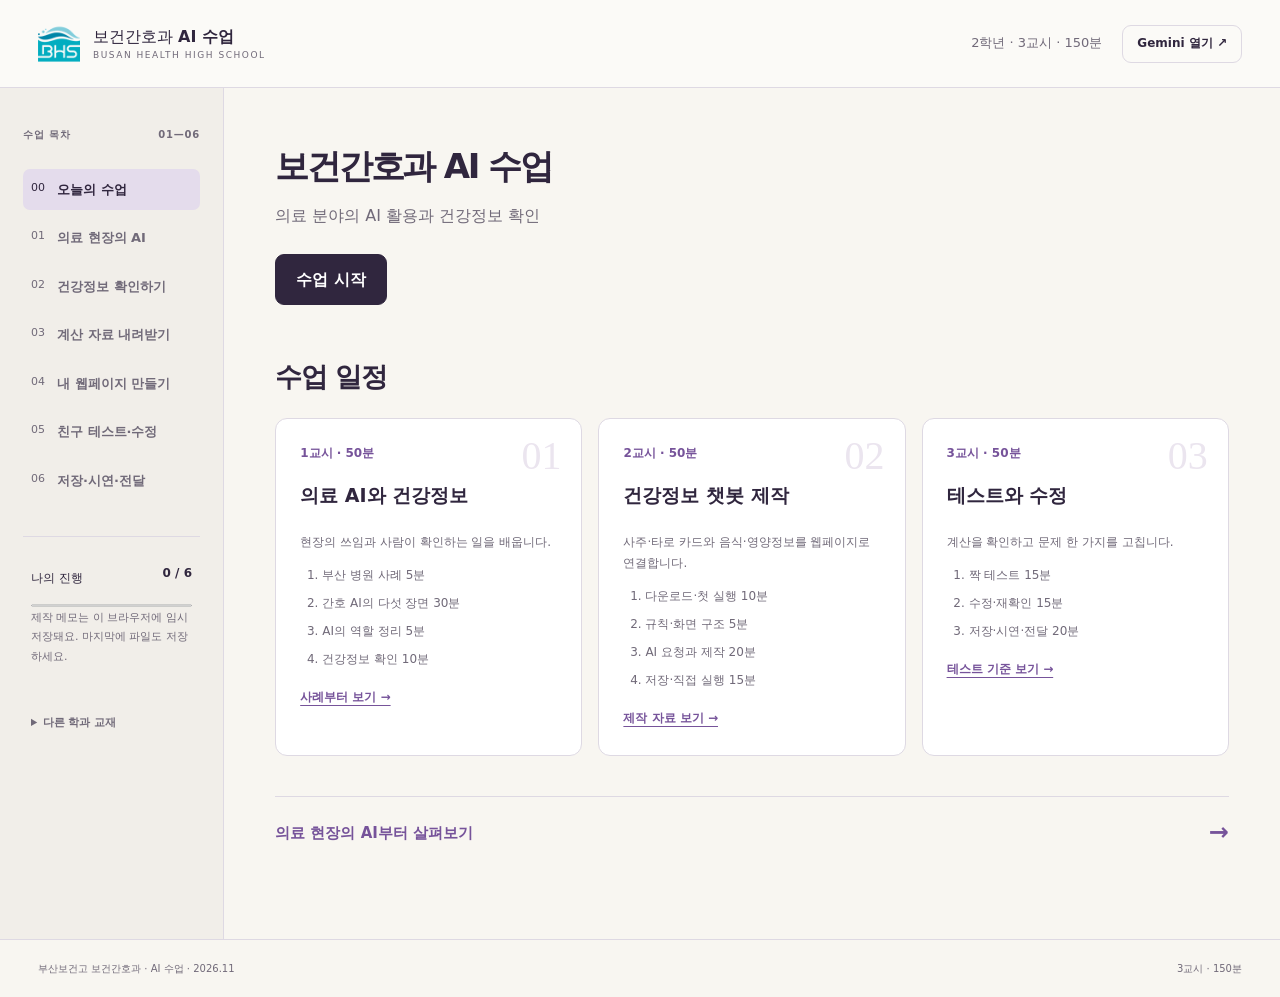
==== commit d7a46b16: "Expand first-period nursing AI lecture with five sourced workplace cases" ====
--- a/docs/index.html
+++ b/docs/index.html
@@ -1,15 +1,49 @@
 <!doctype html><html lang="ko"><head>
 <meta charset="utf-8"><meta name="viewport" content="width=device-width,initial-scale=1"><meta name="theme-color" content="#30263e">
 <meta name="description" content="보건간호과 AI 수업. 의료 분야의 AI 활용, 건강정보 확인, AI 웹페이지 제작 실습.">
-<title>보건간호과 AI 수업 · 부산보건고</title><link rel="icon" href="assets/brand/busanhc-emblem.gif"><link rel="stylesheet" href="health-service.css?v=20261108d">
-<script src="downloads/health-service/saju-core.js" defer></script><script src="health-service.js?v=20261108d" defer></script></head><body>
+<title>보건간호과 AI 수업 · 부산보건고</title><link rel="icon" href="assets/brand/busanhc-emblem.gif"><link rel="stylesheet" href="health-service.css?v=31ccdb9693">
+<script src="downloads/health-service/saju-core.js" defer></script><script src="health-service.js?v=9505ffd558" defer></script></head><body>
 <a class="skip" href="#main">본문으로 이동</a><header class="topbar"><a class="brand" href="#home"><img src="assets/brand/busanhc-emblem.gif" width="42" height="42" alt="부산보건고등학교 교표"><span>보건간호과 <b>AI 수업</b><small>BUSAN HEALTH HIGH SCHOOL</small></span></a><div class="top-actions"><span>2학년 · 3교시 · 150분</span><a class="button small ghost" href="https://gemini.google.com/" target="_blank" rel="noopener">Gemini 열기 ↗</a></div></header>
 <div class="shell"><aside class="sidebar"><div class="side-title">수업 목차 <span>01—06</span></div><nav aria-label="수업 목차"><a href="#home">00 <span>오늘의 수업</span></a><a href="#medical">01 <span>의료 현장의 AI</span></a><a href="#care">02 <span>건강정보 확인하기</span></a><a href="#materials">03 <span>계산 자료 내려받기</span></a><a href="#build">04 <span>내 웹페이지 만들기</span></a><a href="#test">05 <span>친구 테스트·수정</span></a><a href="#finish">06 <span>저장·시연·전달</span></a></nav><div class="side-progress"><small>나의 진행</small><b id="progress-label">0 / 6</b><progress id="progress" max="6" value="0"></progress><p>제작 메모는 이 브라우저에 임시 저장돼요. 마지막에 파일도 저장하세요.</p></div><details class="other-courses"><summary>다른 학과 교재</summary><a href="https://zeusk302-png.github.io/busanhc-food-ai-2026/">푸드디저트과 →</a><a href="https://zeusk302-png.github.io/busanhc-it-outsourcing-2026/">IT경영과 →</a><a href="https://zeusk302-png.github.io/busanhc-entry-lab-2026/">1학년 엔트리 →</a></details></aside><main id="main" tabindex="-1">
 <section data-page="home"><header class="course-overview"><h1>보건간호과 AI 수업</h1><p class="lead">의료 분야의 AI 활용과 건강정보 확인</p><a class="button" href="#medical">수업 시작</a></header>
-<div class="section-heading"><h2>수업 일정</h2></div><div class="periods"><article class="period"><span class="period-no">01</span><small>1교시 · 50분</small><h3>의료 AI와 건강정보</h3><p>현장의 쓰임과 사람이 확인하는 일을 배웁니다.</p><ol><li>활용 사례 15분</li><li>사람의 역할 10분</li><li>건강정보 판단 활동 20분</li><li>정리 5분</li></ol><a href="#medical">사례부터 보기 →</a></article><article class="period"><span class="period-no">02</span><small>2교시 · 50분</small><h3>건강정보 챗봇 제작</h3><p>사주·타로 카드와 음식·영양정보를 웹페이지로 연결합니다.</p><ol><li>다운로드·첫 실행 10분</li><li>규칙·화면 구조 5분</li><li>AI 요청과 제작 20분</li><li>저장·직접 실행 15분</li></ol><a href="#materials">제작 자료 보기 →</a></article><article class="period"><span class="period-no">03</span><small>3교시 · 50분</small><h3>테스트와 수정</h3><p>계산을 확인하고 문제 한 가지를 고칩니다.</p><ol><li>짝 테스트 15분</li><li>수정·재확인 15분</li><li>저장·시연·전달 20분</li></ol><a href="#test">테스트 기준 보기 →</a></article></div><a class="next" href="#medical">의료 현장의 AI부터 살펴보기 <span>→</span></a></section>
-<section data-page="medical" hidden><div class="eyebrow">01 / 1교시 · 0–25분</div><h1>의료 현장의 AI 활용</h1><p class="lead">어떤 자료로 어떤 일을 돕는지, 그 결과를 누가 확인하는지 살펴봅니다.</p><div class="case-grid"><article class="case"><span class="case-icon">▧</span><span class="badge">01 · 영상 판독 보조</span><h2>영상에서 살펴볼 부분 찾기</h2><p>의료영상 분석에 AI를 활용하는 기기가 있습니다. FDA의 목록에서 영상의학·심혈관 등 실제 허가 사례를 찾아볼 수 있습니다.</p><p class="question">AI가 표시한 부분을 의료진이 다시 확인해야 하는 이유는?</p><a href="https://www.fda.gov/medical-devices/artificial-intelligence-enabled-medical-devices/list-artificial-intelligence-enabled-medical-devices" target="_blank" rel="noopener">FDA 공식 기기 목록 ↗</a><small>미국 허가 사례이며 일반 채팅 AI의 진단 성능을 뜻하지 않습니다.</small></article><article class="case"><span class="case-icon">≋</span><span class="badge">02 · 간호기록 지원</span><h2>관찰한 내용을 기록 초안으로</h2><p>간호용 Dragon Copilot은 돌봄 과정의 기록을 지원합니다. 담당자가 내용을 검토·수정하고 기록에 반영하는 흐름을 보여줍니다.</p><p class="question">말하지 않은 내용이 기록됐다면 무엇과 비교해야 할까?</p><a href="https://support.microsoft.com/en-gb/dragon-copilot/nurses/overview-of-the-dragon-copilot-experience-for-nurses" target="_blank" rel="noopener">Microsoft 공식 설명·시연 ↗</a><small>기관에 도입된 업무용 도구의 사례입니다.</small></article><article class="case"><span class="case-icon">◇</span><span class="badge">03 · 의료·간호 교육</span><h2>가상 상황에서 설명 연습하기</h2><p>WHO는 생성형 AI의 활용 분야로 의료·간호 교육과 모의 환자 상황을 소개합니다. 연습에서도 잘못되거나 빠진 내용을 확인해야 합니다.</p><p class="question">그럴듯한 설명과 확인된 설명을 어떻게 구분할까?</p><a href="https://www.who.int/news/item/18-01-2024-who-releases-ai-ethics-and-governance-guidance-for-large-multi-modal-models" target="_blank" rel="noopener">WHO 활용·위험 안내 ↗</a><small>활용 가능성의 소개가 모든 제품의 효과를 보장하지는 않습니다.</small></article></div>
-<div class="section-heading"><h2>의료 AI 결과의 확인 과정</h2></div><div class="flow"><div><b>자료</b><p>관찰한 사실·검사·기록</p></div><span>→</span><div><b>AI의 출력</b><p>표시·요약·초안</p></div><span>→</span><div class="highlight"><b>사람의 확인</b><p>대상·누락·오류·설명</p></div></div><div class="activity"><span class="badge">짝과 2분 이야기</span><h3>AI로 시간이 줄어든다면, 사람은 무엇에 시간을 더 쓸까?</h3><p>환자의 말을 듣기, 관찰하기, 이해했는지 확인하기 중 하나를 골라 이유를 말해 보세요.</p></div><label class="check"><input type="checkbox" data-check="medical">AI가 돕는 일과 사람이 확인할 일을 하나씩 설명했다.</label><a class="next" href="#care">건강정보를 확인하는 기준 익히기 <span>→</span></a></section>
-<section data-page="care" hidden><div class="eyebrow">02 / 1교시 · 25–50분</div><h1>건강정보 확인</h1><p class="lead">아래 원문 자료와 가상 문장을 비교합니다. 음식 이름뿐 아니라 기준량과 출처도 확인하세요.</p><div class="table-wrap"><table><caption>식약처 K-FIND 자료 · 100g 기준 · 2026.11.08 확인</caption><thead><tr><th>음식</th><th>에너지</th><th>단백질</th><th>칼슘</th><th>원문</th></tr></thead><tbody><tr><td>두부</td><td>97 kcal</td><td>9.62 g</td><td>64 mg</td><td><a href="https://various.foodsafetykorea.go.kr/nutrient/general/food/detail.do?searchFoodCd=R121-043020300-0000&searchRegionCd=ZZ&searchMonthCd=AVG" target="_blank" rel="noopener">식약처 자료 ↗</a></td></tr><tr><td>우유</td><td>67 kcal</td><td>3.09 g</td><td>118 mg</td><td><a href="https://various.foodsafetykorea.go.kr/nutrient/general/food/detail.do?searchFoodCd=R113-009000000-0000&searchRegionCd=ZZ&searchMonthCd=AVG" target="_blank" rel="noopener">식약처 자료 ↗</a></td></tr></tbody></table></div><p class="fine">이 표는 영양정보를 읽는 예시입니다. 표의 100g은 개인에게 권하는 섭취량이 아닙니다.</p>
+<div class="section-heading"><h2>수업 일정</h2></div><div class="periods"><article class="period"><span class="period-no">01</span><small>1교시 · 50분</small><h3>의료 AI와 건강정보</h3><p>현장의 쓰임과 사람이 확인하는 일을 배웁니다.</p><ol><li>부산 병원 사례 5분</li><li>간호 AI의 다섯 장면 30분</li><li>AI의 역할 정리 5분</li><li>건강정보 확인 10분</li></ol><a href="#medical">사례부터 보기 →</a></article><article class="period"><span class="period-no">02</span><small>2교시 · 50분</small><h3>건강정보 챗봇 제작</h3><p>사주·타로 카드와 음식·영양정보를 웹페이지로 연결합니다.</p><ol><li>다운로드·첫 실행 10분</li><li>규칙·화면 구조 5분</li><li>AI 요청과 제작 20분</li><li>저장·직접 실행 15분</li></ol><a href="#materials">제작 자료 보기 →</a></article><article class="period"><span class="period-no">03</span><small>3교시 · 50분</small><h3>테스트와 수정</h3><p>계산을 확인하고 문제 한 가지를 고칩니다.</p><ol><li>짝 테스트 15분</li><li>수정·재확인 15분</li><li>저장·시연·전달 20분</li></ol><a href="#test">테스트 기준 보기 →</a></article></div><a class="next" href="#medical">의료 현장의 AI부터 살펴보기 <span>→</span></a></section>
+<section data-page="medical" hidden><div class="eyebrow">01 / 1교시 · 0–40분</div><h1>간호 업무 속으로 들어온 AI</h1><p class="lead">기록을 정리하고, 위험 신호를 찾고, 물품을 옮깁니다. 실제 사례의 자료 → AI의 작업 → 간호팀의 확인을 차례로 살펴봅니다.</p>
+<div class="nursing-opening"><span class="badge">00–05분 · 가까운 병원에서 시작하기</span><h2>부산 동아대병원도 AI 의무기록 시스템을 도입했습니다.</h2><p>동아대병원의 공식 연혁에는 2026년 7월 6일 AI 기반 의무기록 시스템을 구축·운영한 내용이 올라와 있습니다. 지역 병원에서 시작해 간호 업무의 다섯 장면으로 이어갑니다.</p><a href="https://www.damc.or.kr/06/03_2017.php" target="_blank" rel="noopener">동아대병원 공식 연혁 ↗</a><p class="fine">아래 Microsoft 사례는 별도의 제품 사례입니다. 동아대병원이 해당 제품을 사용한다는 뜻은 아닙니다.</p></div>
+<nav class="nursing-jumps" aria-label="간호 AI 사례 바로가기"><button type="button" data-nursing-jump="nursing-records">01 간호기록 작성</button><button type="button" data-nursing-jump="nursing-safety">02 낙상·욕창 위험 예측</button><button type="button" data-nursing-jump="nursing-deterioration">03 환자 상태 악화 알림</button><button type="button" data-nursing-jump="nursing-robot">04 병원 물품 운반</button><button type="button" data-nursing-jump="nursing-knowledge">05 병원 지침·업무 규정 검색</button></nav>
+<div class="nursing-cases"><article class="nursing-case" id="nursing-records" tabindex="-1">
+<header class="nursing-case-head"><div><span class="badge">01 / 05–13분 · 간호기록 작성</span><h2>대화가 기록 초안이 되기까지</h2><p class="nursing-organization">Microsoft Dragon Copilot · 간호용 제품</p></div><span class="case-status">제품 기능 · 미국 제공</span></header>
+<p class="nursing-description">간호사와 환자의 대화를 바탕으로 정해진 항목의 기록과 서술형 간호기록 초안을 만드는 제품입니다. 담당자는 생성된 내용을 검토한 뒤 전자의무기록에 반영합니다.</p>
+<p class="diagram-caption">업무 흐름 · 설명을 위한 수업용 도식</p><div class="nursing-flow"><div><small>받는 자료</small><b>간호사·환자의 대화</b><p>돌봄 과정에서 말한 내용</p></div><div><small>AI가 하는 일</small><b>음성 인식과 내용 정리</b><p>항목별 기록·간호기록 초안</p></div><div><small>담당자의 확인</small><b>초안을 검토하고 반영</b><p>대상·시각·누락·잘못된 표현</p></div></div>
+<div class="nursing-explanation"><b>이 사례에서 읽을 원리</b><p>음성을 글로 바꾸는 일과, 그 글에서 필요한 내용을 골라 기록 형식으로 정리하는 일은 서로 다른 단계입니다. 처음부터 마지막 기록까지 어떤 단계에서 확인이 필요한지 따라가 보세요.</p></div>
+<p class="nursing-review"><b>사람이 확인할 일</b> 말하지 않은 내용이 추가됐는지, 중요한 말이 빠졌는지 원래 대화와 대조합니다.</p><div class="nursing-sources"><a href="https://learn.microsoft.com/en-us/industry/healthcare/dragon-copilot/about/what-is-drc-nurses" target="_blank" rel="noopener">공식 기능 설명·시연 ↗</a><a href="https://support.microsoft.com/en-us/dragon-copilot/nurses/dragon-copilot-experience-for-nurses-faqs" target="_blank" rel="noopener">제공 지역·검토 책임 안내 ↗</a></div></article>
+<article class="nursing-case" id="nursing-safety" tabindex="-1">
+<header class="nursing-case-head"><div><span class="badge">02 / 13–19분 · 낙상·욕창 위험 예측</span><h2>기록을 모아 먼저 살펴볼 환자 찾기</h2><p class="nursing-organization">한림대학교강남성심병원</p></div><span class="case-status">병원 공식 소개 · 자체 개발·현장 활용</span></header>
+<p class="nursing-description">병원은 입원 환자의 임상·간호 데이터를 바탕으로 낙상과 욕창 발생 위험을 예측하는 AI 솔루션을 자체 개발했다고 소개합니다. 환자 상태의 변화를 분석해 고위험 환자를 선별하는 데 활용합니다.</p>
+<p class="diagram-caption">업무 흐름 · 설명을 위한 수업용 도식</p><div class="nursing-flow"><div><small>받는 자료</small><b>임상·간호 기록</b><p>입원 환자의 상태와 변화</p></div><div><small>AI가 하는 일</small><b>기록의 패턴 분석</b><p>낙상·욕창 위험 예측</p></div><div><small>간호팀의 활용</small><b>주의할 환자 확인</b><p>실제 상태를 살피고 예방 계획에 연결</p></div></div>
+<div class="nursing-explanation"><b>이 사례에서 읽을 원리</b><p>사람이 작성한 기록은 다음 근무자가 읽는 자료이면서, AI가 변화의 패턴을 분석하는 자료이기도 합니다. 기록이 정확해야 그다음 분석도 의미를 갖습니다.</p></div>
+<p class="nursing-review"><b>사람이 확인할 일</b> 위험 예측과 실제 사고 발생은 구분합니다. 위험 표시를 환자 관찰·사정과 함께 읽습니다.</p><div class="nursing-sources"><a href="https://www.hallym.or.kr/ptp101.jsp" target="_blank" rel="noopener">병원 공식 소개 · AI·스마트 병원 ↗</a></div></article>
+<article class="nursing-case" id="nursing-deterioration" tabindex="-1">
+<header class="nursing-case-head"><div><span class="badge">03 / 19–24분 · 환자 상태 악화 알림</span><h2>여러 환자의 변화에서 주의 신호 찾기</h2><p class="nursing-organization">Duke University Hospital · Sepsis Watch</p></div><span class="case-status">도입 사례 · 2021년 공식 보고서 기준</span></header>
+<p class="nursing-description">듀크대병원의 Sepsis Watch는 패혈증 위험을 탐지·추적하는 시스템입니다. 2021년 공식 보고서에는 일반 병동의 환자대응팀 간호사들이 해당 시스템을 활용하는 사례가 소개되어 있습니다.</p>
+<p class="diagram-caption">업무 흐름 · 설명을 위한 수업용 도식</p><div class="nursing-flow"><div><small>받는 자료</small><b>전자건강기록의 환자 정보</b><p>시간에 따라 쌓이는 자료</p></div><div><small>AI와 시스템</small><b>주의 신호 탐지·추적</b><p>의료진이 확인할 환자 정보 제공</p></div><div><small>간호팀의 활용</small><b>환자를 확인하고 팀과 연결</b><p>관찰·의사소통·대응 과정에 활용</p></div></div>
+<div class="nursing-explanation"><b>이 사례에서 읽을 원리</b><p>낙상·욕창 사례가 특정 안전사고의 위험을 다뤘다면, 여기서는 환자 상태가 나빠지는 신호를 다룹니다. AI의 알림이 실제 병동의 업무로 이어지는 과정을 설명할 수 있습니다.</p></div>
+<p class="nursing-review"><b>사람이 확인할 일</b> 알림을 받은 뒤 누가 환자를 확인하고 누구에게 전달할지까지 정해야 실제 업무가 됩니다.</p><div class="nursing-sources"><a href="https://dihi.org/wp-content/uploads/2022/01/DIHI_Impact_Report_2021.pdf" target="_blank" rel="noopener">공식 도입 보고서 · Sepsis Watch 항목 ↗</a><a href="https://dihi.org/project/detection-and-treatment-of-patient-deterioration/" target="_blank" rel="noopener">개발 기관의 프로젝트 소개 ↗</a></div></article>
+<article class="nursing-case" id="nursing-robot" tabindex="-1">
+<header class="nursing-case-head"><div><span class="badge">04 / 24–29분 · 병원 물품 운반</span><h2>물품을 가지러 가는 일을 로봇에게</h2><p class="nursing-organization">Trinity Health St. Joseph Mercy Oakland · Moxi</p></div><span class="case-status">도입 사례 · 2022년 병원 발표</span></header>
+<p class="nursing-description">병원은 물품·장비·의약품 등을 의료진에게 운반하는 자율주행 로봇 Moxi 두 대의 도입을 발표했습니다. 간호사와 지원 인력이 물품을 찾고 이동하는 업무를 돕는 사례입니다.</p>
+<p class="diagram-caption">업무 흐름 · 설명을 위한 수업용 도식</p><div class="nursing-flow"><div><small>맡기는 일</small><b>물품 운반 요청</b><p>어떤 물품을 어디로 보낼지 지정</p></div><div><small>로봇이 하는 일</small><b>이동하고 운반</b><p>물품이 필요한 곳까지 전달</p></div><div><small>의료진의 업무</small><b>받은 물품 확인·사용</b><p>환자에게 필요한 돌봄과 연결</p></div></div>
+<div class="nursing-explanation"><b>이 사례에서 읽을 원리</b><p>AI는 화면 안에서 글만 만드는 기술이 아닙니다. 실제 공간에서 움직이는 로봇에는 주변을 파악하고 경로를 따라 움직이는 기능도 필요합니다. 무엇을 로봇에게 맡기고 무엇을 사람이 확인하는지 구분해 보세요.</p></div>
+<p class="nursing-review"><b>사람이 확인할 일</b> 물품을 운반하는 일과 환자에게 처치·투약하는 일은 서로 다른 업무입니다.</p><div class="nursing-sources"><a href="https://www.trinityhealthmichigan.org/newsroom/press-releases/trinity-health-st-joseph-mercy-oakland-deploys-autonomous-robot" target="_blank" rel="noopener">병원 공식 Moxi 도입 발표 ↗</a></div></article>
+<article class="nursing-case" id="nursing-knowledge" tabindex="-1">
+<header class="nursing-case-head"><div><span class="badge">05 / 29–35분 · 병원 지침·업무 규정 검색</span><h2>병원 문서를 찾아 근거와 함께 답하기</h2><p class="nursing-organization">서울아산병원 · 프라이빗 AI 지식 검색</p></div><span class="case-status">가동 발표 · 2026년 5월 18일</span></header>
+<p class="nursing-description">서울아산병원은 병원 내부 서버와 문서를 활용하는 AI 지식 검색 시스템의 가동을 발표했습니다. 질문에 관련된 임상 가이드라인·업무 규정을 찾고, 출처를 제시하며 답변하는 방식입니다.</p>
+<p class="diagram-caption">업무 흐름 · 설명을 위한 수업용 도식</p><div class="nursing-flow"><div><small>받는 자료</small><b>질문과 병원 내부 문서</b><p>가이드라인·업무 규정</p></div><div><small>AI가 하는 일</small><b>관련 문서를 검색한 뒤 답변</b><p>RAG · 검색 증강 생성</p></div><div><small>의료진의 확인</small><b>근거 문서와 적용 조건 확인</b><p>출처·문서의 시점·현재 상황 대조</p></div></div>
+<div class="nursing-explanation"><b>이 사례에서 읽을 원리</b><p>문서를 먼저 찾고 그 내용을 참고해 답하는 흐름을 RAG라고 부릅니다. 병원마다 정한 절차와 자료가 있으므로, 어떤 문서를 근거로 답했는지 확인하는 과정이 중요합니다.</p></div>
+<p class="nursing-review"><b>사람이 확인할 일</b> 출처가 붙었다면 그 문서를 열어 질문과 관련 있는지, 현재 적용할 수 있는지 확인합니다.</p><div class="nursing-sources"><a href="https://news-en.amc.seoul.kr/news/con/detail.do?cntId=11852&amp;pressChk=" target="_blank" rel="noopener">병원 공식 구축·가동 발표 ↗</a></div></article></div>
+<div class="nursing-wrapup"><span class="badge">35–40분 · 다섯 사례를 연결하기</span><h2>같은 AI라도 받는 자료와 맡는 일이 다릅니다.</h2><div class="nursing-types"><div><b>말과 글을 정리</b><p>간호기록 초안 · 문서를 찾고 답하기</p></div><div><b>기록의 패턴을 분석</b><p>낙상·욕창 위험 · 환자 상태의 변화</p></div><div><b>실제 공간에서 움직임</b><p>물품을 필요한 곳까지 운반</p></div></div><p>관찰한 내용이 자료가 되고, AI가 결과를 만들고, 의료진이 환자와 업무 상황에 맞게 확인합니다. 다음 화면에서는 같은 숫자라도 기준량이 달라지면 설명이 어떻게 달라지는지 봅니다.</p></div>
+<details class="panel nursing-more"><summary>더 살펴보기 · 의료영상과 간호교육</summary><div class="two-col"><div><h3>의료영상 분석</h3><p>FDA는 AI를 활용하는 의료기기 목록을 제공합니다. 개별 기기의 목적과 허가 범위를 확인하며 읽습니다.</p><a href="https://www.fda.gov/medical-devices/artificial-intelligence-enabled-medical-devices/list-artificial-intelligence-enabled-medical-devices" target="_blank" rel="noopener">FDA 공식 목록 ↗</a></div><div><h3>가상 상황을 활용한 교육</h3><p>WHO는 생성형 AI의 활용 분야에 의료·간호교육과 모의 환자 상황을 포함합니다. 활용 가능성을 소개하는 자료이며 특정 교육 제품의 도입 사례는 아닙니다.</p><a href="https://www.who.int/news/item/18-01-2024-who-releases-ai-ethics-and-governance-guidance-for-large-multi-modal-models" target="_blank" rel="noopener">WHO 활용·위험 안내 ↗</a></div></div></details>
+<p class="fine">공식 공개 자료 확인: 2026.11.10. 도입 연도·제품 기능·기관의 발표 범위를 사례마다 구분했습니다. 도식은 실제 제품 화면이나 환자 자료가 아닙니다.</p><label class="check"><input type="checkbox" data-check="medical">간호 업무의 AI 활용 사례와 사람이 확인할 일을 살펴봤다.</label><a class="next" href="#care">건강정보의 숫자와 조건 확인하기 <span>→</span></a></section>
+<section data-page="care" hidden><div class="eyebrow">02 / 1교시 · 40–50분</div><h1>건강정보 확인</h1><p class="lead">아래 원문 자료와 가상 문장을 비교합니다. 음식 이름뿐 아니라 기준량과 출처도 확인하세요.</p><div class="table-wrap"><table><caption>식약처 K-FIND 자료 · 100g 기준 · 2026.11.08 확인</caption><thead><tr><th>음식</th><th>에너지</th><th>단백질</th><th>칼슘</th><th>원문</th></tr></thead><tbody><tr><td>두부</td><td>97 kcal</td><td>9.62 g</td><td>64 mg</td><td><a href="https://various.foodsafetykorea.go.kr/nutrient/general/food/detail.do?searchFoodCd=R121-043020300-0000&searchRegionCd=ZZ&searchMonthCd=AVG" target="_blank" rel="noopener">식약처 자료 ↗</a></td></tr><tr><td>우유</td><td>67 kcal</td><td>3.09 g</td><td>118 mg</td><td><a href="https://various.foodsafetykorea.go.kr/nutrient/general/food/detail.do?searchFoodCd=R113-009000000-0000&searchRegionCd=ZZ&searchMonthCd=AVG" target="_blank" rel="noopener">식약처 자료 ↗</a></td></tr></tbody></table></div><p class="fine">이 표는 영양정보를 읽는 예시입니다. 표의 100g은 개인에게 권하는 섭취량이 아닙니다.</p>
 <article class="scenario"><span class="badge">강사 작성 가상 문장 A</span><h2>“우유 100g의 칼슘은 118mg이다.”</h2><div class="choice"><button data-vote="source" data-value="check">원문과 같다</button><button data-vote="source" data-value="use">원문과 다르다</button></div><p class="reply" id="reply-source" hidden></p></article>
 <article class="scenario"><span class="badge">강사 작성 가상 문장 B</span><h2>“우유는 컵 크기와 관계없이 한 컵에 칼슘 118mg이다.”</h2><div class="choice"><button data-vote="privacy" data-value="real">이대로 써도 된다</button><button data-vote="privacy" data-value="fiction">기준량을 확인해야 한다</button></div><p class="reply" id="reply-privacy" hidden></p></article>
 <article class="scenario"><span class="badge">강사 작성 가상 문장 C</span><h2>“타로 카드로 나에게 필요한 영양소와 음식의 양을 정할 수 있다.”</h2><div class="choice"><button data-vote="certainty" data-value="agree">정할 수 있다</button><button data-vote="certainty" data-value="original">그렇게 판단할 근거가 없다</button></div><p class="reply" id="reply-certainty" hidden></p></article>
--- a/docs/health-service.css
+++ b/docs/health-service.css
@@ -12,3 +12,7 @@
 .asset-gallery{display:grid;grid-template-columns:repeat(5,minmax(0,1fr));gap:15px;margin:24px 0}.asset-gallery figure{margin:0;min-width:0}.asset-gallery img{display:block;width:100%;height:auto;border-radius:9px}.asset-gallery figcaption{text-align:center;font-size:12px;margin-top:9px;color:var(--muted)}.tarot-assets{grid-template-columns:repeat(4,minmax(0,1fr));max-width:740px}.food-assets{grid-template-columns:repeat(3,minmax(0,1fr))}.capture{margin:25px 0}.capture a{display:block;border:1px solid var(--line);border-radius:10px;overflow:hidden;background:#eee}.capture img{width:100%;max-height:400px;object-fit:contain;display:block;background:#ece9ef}.capture figcaption{font-size:12px;color:var(--muted);margin-top:9px}.capture figcaption b{display:block;color:var(--ink);margin-bottom:3px}.capture-note{font-size:12px;color:var(--muted)}@media(max-width:640px){.asset-gallery{grid-template-columns:repeat(3,minmax(0,1fr));gap:10px}.tarot-assets{grid-template-columns:repeat(2,minmax(0,1fr))}.food-assets{grid-template-columns:repeat(2,minmax(0,1fr))}.asset-gallery figcaption{font-size:11px}.capture img{max-height:300px}}
 
 .panel .demo-pillars div{background:#f5eff6;border-color:#d1c1d9}.panel .demo-pillars small,.panel .demo-pillars span{color:var(--muted)}.panel .demo-pillars b{color:var(--violet)}.panel #demo-case{font:inherit;max-width:100%;padding:8px;border:1px solid var(--line);border-radius:6px}
+
+.nursing-opening{padding:28px 30px;background:var(--pale);border:1px solid #d6c9df;border-radius:12px;margin:30px 0}.nursing-opening h2{font-size:26px}.nursing-opening>p{max-width:920px}.nursing-opening .fine{margin:15px 0 0}.nursing-jumps{display:flex;flex-wrap:wrap;gap:9px;margin:24px 0 34px}.nursing-jumps button{border:1px solid #c7bacf;background:white;color:var(--ink);border-radius:7px;padding:10px 13px;font-size:13px;min-height:44px;text-align:left}.nursing-case{background:white;border:1px solid var(--line);border-radius:12px;padding:30px;margin:28px 0;scroll-margin-top:24px;min-width:0}.nursing-case:focus-visible{outline:3px solid var(--violet);outline-offset:4px}.nursing-case-head{display:flex;align-items:flex-start;justify-content:space-between;gap:20px}.nursing-case-head>div{min-width:0}.nursing-case .badge,.nursing-opening .badge,.nursing-wrapup .badge{font-size:12px;letter-spacing:0}.nursing-case h2{font-size:28px;margin-bottom:12px}.nursing-organization{font-size:14px;color:var(--violet);font-weight:700;margin-bottom:18px}.case-status{font-size:11px;padding:7px 11px;border:1px solid var(--line);border-radius:5px;background:var(--paper);flex-shrink:0;max-width:240px}.nursing-description{font-size:16px;line-height:1.9;max-width:950px}.diagram-caption{font-size:11px;margin:24px 0 10px}.nursing-flow{display:grid;grid-template-columns:repeat(3,minmax(0,1fr));gap:12px;margin:0 0 23px}.nursing-flow>div{padding:20px;border:1px solid var(--line);border-radius:8px;background:var(--paper);min-width:0}.nursing-flow>div:nth-child(2){background:var(--pale);border-color:#d6c9df}.nursing-flow small{display:block;font-size:12px;color:var(--violet);font-weight:700}.nursing-flow b{display:block;font-size:17px;line-height:1.6;margin:9px 0}.nursing-flow p{font-size:13px;margin:0}.nursing-explanation{border-top:1px solid var(--line);padding-top:18px}.nursing-explanation>b{font-size:14px}.nursing-explanation p{font-size:15px;line-height:1.9;margin:8px 0 14px}.nursing-review{font-size:13px;background:#f1f4ef;padding:13px 16px;border-radius:6px;color:#375245}.nursing-review b{display:block;margin-bottom:4px}.nursing-sources{display:flex;gap:10px 20px;flex-wrap:wrap;font-size:12px;padding-top:6px}.nursing-wrapup{background:var(--ink);color:white;border-radius:12px;padding:30px;margin-top:40px}.nursing-wrapup .badge{color:#e4c994}.nursing-wrapup h2{font-size:27px}.nursing-wrapup p{color:#e1d8e7}.nursing-types{display:grid;grid-template-columns:repeat(3,minmax(0,1fr));gap:16px;margin:24px 0}.nursing-types>div{border-top:1px solid #ffffff4a;padding-top:15px;min-width:0}.nursing-types b{font-size:16px}.nursing-types p{font-size:13px;margin:8px 0 0}.nursing-wrapup>p:last-child{margin-bottom:0;font-size:15px}.nursing-more .two-col{margin-top:22px}.nursing-more p{font-size:14px}.nursing-more h3{font-size:19px}
+@media(max-width:1100px){.nursing-case-head{flex-direction:column;gap:0}.case-status{margin:0 0 18px;max-width:none}.nursing-flow>div{padding:16px}.nursing-flow b{font-size:16px}}
+@media(max-width:640px){.nursing-opening,.nursing-case,.nursing-wrapup{padding:23px}.nursing-opening h2,.nursing-case h2,.nursing-wrapup h2{font-size:24px}.nursing-flow,.nursing-types{grid-template-columns:1fr}.nursing-case .badge{font-size:11px}.nursing-description{font-size:15px}.nursing-jumps{gap:8px}.nursing-jumps button{font-size:12px;max-width:100%}.nursing-sources{gap:12px}.nursing-sources a{overflow-wrap:anywhere}.nursing-flow>div{padding:17px 19px}.nursing-flow b{font-size:17px}}
